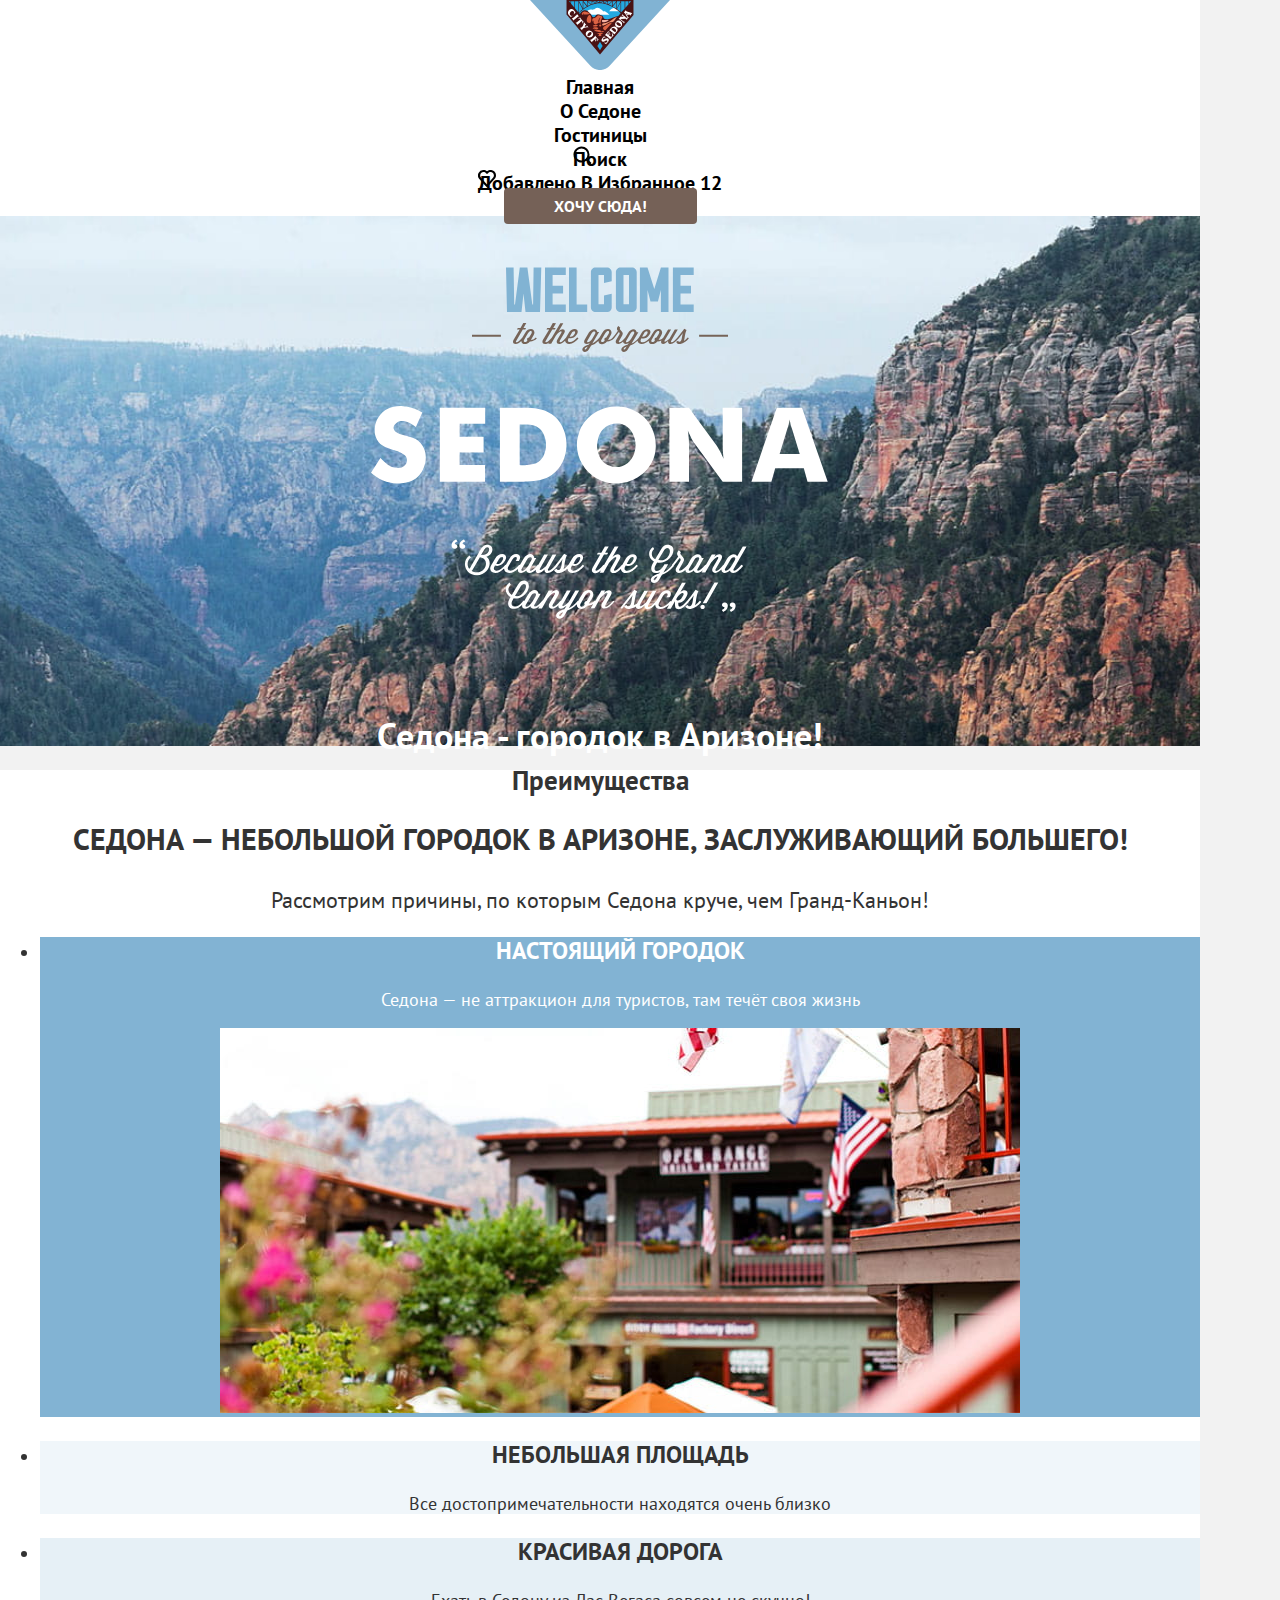
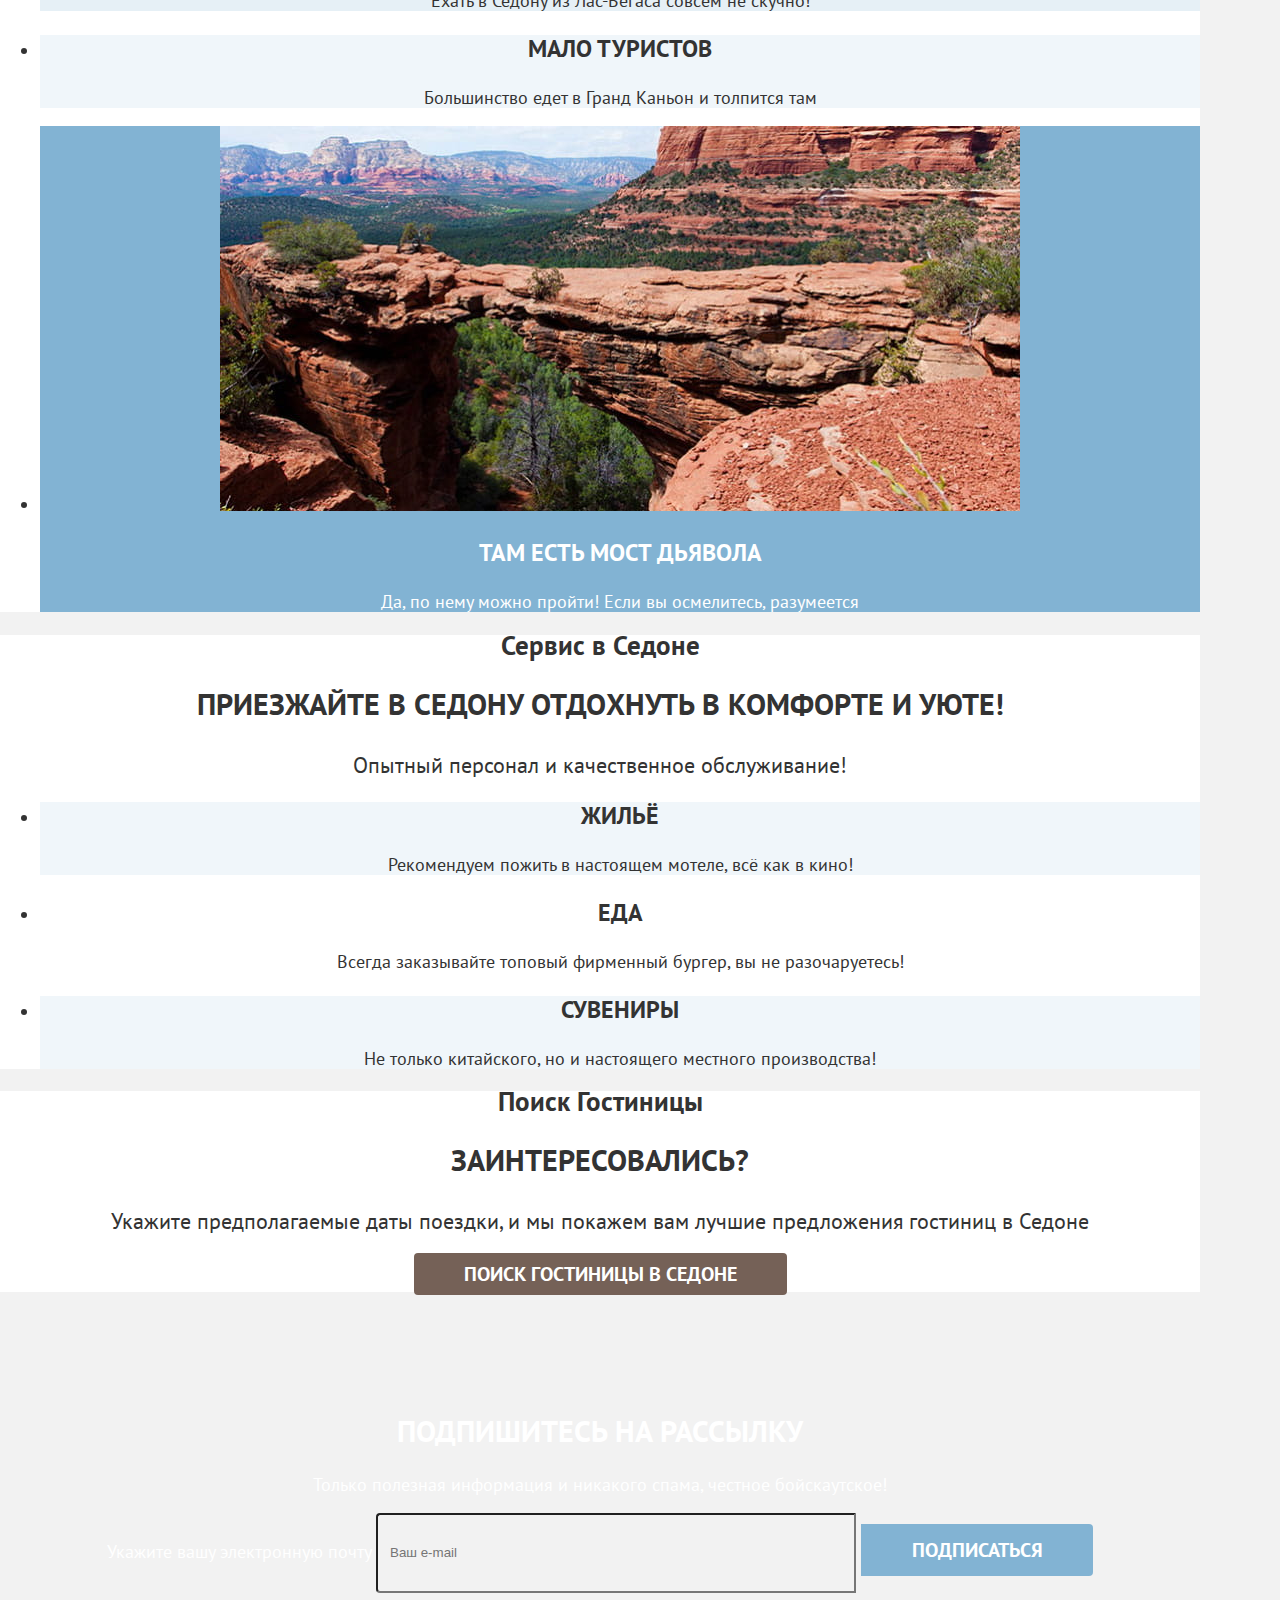
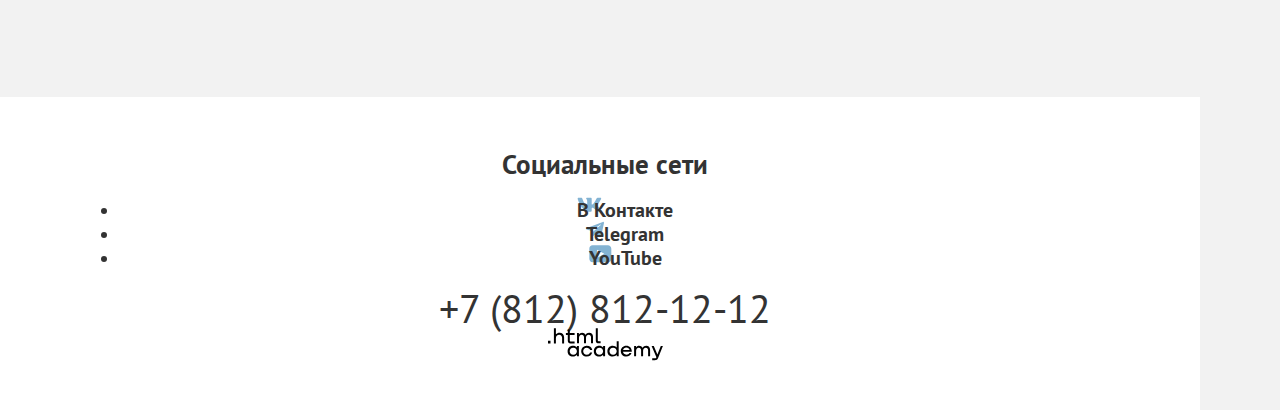
==== index.html @ 464464fe "доделывает базовую стилизацию" ====
<!DOCTYPE html>
<html lang="ru">

  <head>
    <meta charset="utf-8">
    <link rel="stylesheet" href="styles/styles.css">
    <title>Седона: городок в Аризоне.</title>
  </head>

  <body>
    <header class="page-header">
      <nav class="navigation">
        <a class="navigation-link" aria-current="page" href="index.html">
          <img class="main-header-logo" src="images/header/logo.svg" alt="Логотип Седона">
        </a>
        <ul class="navigation-list">
          <li class="navigation-item">
            <a class="navigation-link navigation-link-current">
              Главная
            </a>
          </li>
          <li class="navigation-item">
            <a class="navigation-link" href="#">
              О Седоне
            </a>
          </li>
          <li class="navigation-item">
            <a class="navigation-link" href="catalog.html">
              Гостиницы
            </a>
          </li>
        </ul>
        <ul class="navigation-list navigation-user">
          <li class="navigation-item">
            <a class="navigation-link navigation-finder" href="#">
              <span class="visually-hidden">Поиск</span>
            </a>
          </li>
          <li class="navigation-item">
            <a class="navigation-link" href="#">
              <span class="visually-hidden navigation-fav">Добавлено в избранное</span>
              <span class="likes-number">12</span>
            </a>
          </li>
          <li class="navigation-item">
            <a class="navigation-link navigation-button" href="#">
              <span>Хочу сюда!</span>
            </a>
          </li>
        </ul>
      </nav>
    </header>
    <main class="main-index">
      <section class="hero">
        <div class="hero-background">
          <img class="hero-image" src="images/index/welcome.svg" alt="Логотип Седона">
          <h1 class="visually-hidden">Седона - городок в Аризоне!</h1>
        </div>
      </section>
      <section class="advantages">
        <h2 class="visually-hidden>">Преимущества</h2>
        <p class="advantages-main-title main-title">Седона — небольшой городок в Аризоне, заслуживающий большего!</p>
        <p class="advantages-main-description main-description">Рассмотрим причины, по которым Седона круче, чем
          Гранд-Каньон!</p>
        <ul class="advantages-list">
          <li class="advantages-item background-color-dark">
            <h3 class="advantages-title">Настоящий городок</h3>
            <p class="advantages-description">
              Седона — не аттракцион для туристов, там течёт своя жизнь
            </p>
            <img class="advantages-img" src="images/index/photo-1.jpg" alt="Домики на фоне деревьев и гор">
          </li>
          <li class="advantages-item background-color-light">
            <h3 class="advantages-title">Небольшая площадь</h3>
            <p class="advantages-description">
              Все достопримечательности находятся очень близко
            </p>
          </li>
          <li class="advantages-item background-color-medium">
            <h3 class="advantages-title">Красивая дорога</h3>
            <p class="advantages-description">
              Ехать в Седону из Лас-Вегаса совсем не скучно!
            </p>
          </li>
          <li class="advantages-item background-color-light">
            <h3 class="advantages-title">Мало туристов</h3>
            <p class="advantages-description">
              Большинство едет в Гранд Каньон и толпится там
            </p>
          </li>
          <li class="advantages-item background-color-dark">
            <img class="advantages-img" src="images/index/photo-2.jpg" alt="Вид на каньон и мост дьявола">
            <h3 class="advantages-title">Там есть мост дьявола</h3>
            <p class="advantages-description">
              Да, по нему можно пройти! Если вы осмелитесь, разумеется
            </p>
          </li>
        </ul>
      </section>
      <section class="services">
        <h2 class="visually-hidden">Сервис в Седоне</h2>
        <p class="services-main-title main-title">Приезжайте в Седону отдохнуть в комфорте и уюте!</p>
        <p class="services-main-description main-description">Опытный персонал и качественное обслуживание!</p>
        <ul class="services-list">
          <li class="services-item background-color-light">
            <h3 class="services-title">Жильё</h3>
            <p class="services-description">Рекомендуем пожить в настоящем мотеле, всё как в кино!</p>
          </li>
          <li class="services-item">
            <h3 class="services-title">Еда</h3>
            <p class="services-description">Всегда заказывайте топовый фирменный бургер, вы не разочаруетесь!</p>
          </li>
          <li class="services-item background-color-light">
            <h3 class="services-title">Сувениры</h3>
            <p class="services-description">Не только китайского, но и настоящего местного производства!</p>
          </li>
        </ul>
      </section>
      <section class="hotels-search">
        <h2 class="visually-hidden">Поиск Гостиницы</h2>
        <p class="hotels-search-title main-title">Заинтересовались?</p>
        <p class="hotels-search-description main-description">Укажите предполагаемые даты поездки, и мы покажем вам
          лучшие предложения
          гостиниц в Седоне</p>
        <a class="navigation-link hotels-search-button" href="#"><span class="visually-hidden">Поиск гостиницы в
            седоне</span></a>
      </section>
      <section class="subscribe subscribe-img">
        <h2 class="subscribe-title">Подпишитесь на рассылку</h2>
        <p class="subscribe-title-description">Только полезная информация и никакого спама, честное бойскаутское!</p>
        <form class="subscribe-form" action="https://echo.htmlacademy.ru/" method="post">
          <label class="visually-hidden" for="subscribe-email">Укажите вашу электронную почту</label>
          <input type="email" name="subscribe-email" id="subscribe-email" class="email-field" placeholder="Ваш e-mail"
            required>
          <button class="navigation-link subscribe-button" type="submit">Подписаться</button>
        </form>
      </section>
    </main>
    <footer class="page-footer">
      <section class="socials">
        <h2 class="visually-hidden">Социальные сети</h2>
        <ul class="socials-list">
          <li class="socials-item">
            <a class="navigation-link vk-logo" href="https://vk.com/htmlacademy">
              <span class="visually-hidden">В Контакте</span></a>
          </li>
          <li class="socials-item">
            <a class="navigation-link telegram-logo" href="https://t.me/htmlacademy">
              <span class="visually-hidden" lang="en">Telegram</span></a>
          </li>
          <li class="socials-item">
            <a class="navigation-link yt-logo" href="https://www.youtube.com/user/htmlacademyru">
              <span class="visually-hidden" lang="en">YouTube</span></a>
          </li>
        </ul>
        <address class="footer-contacts-address">
          <a class="contacts-phone" href="tel:88128121212">+7 (812) 812-12-12</a>
        </address>
        <a class="academy-logo" href="https://www.htmlacademy.ru">
          <img class="academy-logo" src="images/footer/htmlacademy.svg" alt="Логотип HTML Academy" width="115px"
            height="33px">
        </a>
      </section>
    </footer>
  </body>

</html>
---- styles/styles.css ----
@font-face {
  font-family: "PT Sans";
  font-style: normal;
  font-weight: 700;
  src: url("../fonts/ptsans-700.woff2") format("woff2");
  font-display: swap;
}

@font-face {
  font-family: "PT Sans";
  font-style: normal;
  font-weight: 400;
  src: url("../fonts/ptsans-400.woff2") format("woff2");
  font-display: swap;
}

body {
  font-family: "PT Sans", sans-serif;
  font-size: 18px;
  line-height: 21px;
  text-align: center;
  color: #333333;
  background-color: #f2f2f2;
  margin: 0;
  max-width: 1200px;
  height: 100%;
}

.page-header {
  color: #000000;
  background-color: #ffffff;
}

.main-header-logo {
  width: 140px;
  height: 70px;
}

.navigation-link-current {
  text-decoration: underline;
  text-underline-offset: 21px;
  text-decoration-color: #000000;
}

.navigation-list {
  margin: 0;
  padding: 0;
  list-style: none;
}

.navigation-link {
  font-family: "PT Sans", sans-serif;
  font-size: 20px;
  line-height: 24px;
  font-weight: 700;
  text-align: center;
  color: inherit;
  text-decoration: none;
  text-transform: capitalize;

}

.navigation-finder {
  background-image: url("../images/header/finder.svg");
  background-repeat: no-repeat;
}

.navigation-fav {
  background-image: url("../images/header/like.svg");
  background-repeat: no-repeat;
}

.navigation-button {
  background-color: #756157;
  color: #ffffff;
  height: 160px;
  width: 36px;
  font-size: 16px;
  line-height: 20px;
  padding: 8px 50px 8px 50px;
  text-transform: uppercase;
  border-radius: 4px;
  border: none;
}

.hero-background {
  padding-top: 51px;
  color: #ffffff;
  background-color: #333333;
  background-image: url("../images/index/index-background-vector.svg"),
    url("../images/index/index-background.jpg");
  background-size: 100% auto, cover;
  background-repeat: no-repeat;
  background-position: bottom;
}

.hero-image {
  display: block;
  margin: 0 auto;
  width: 458px;
  height: 352px;
  padding-bottom: 82px;
}

/* Advantages */

.advantages {
  background-color: #ffffff;
}

.advantages-main-title {
  font-size: 30px;
  line-height: 36px;
  font-weight: 700;
  text-transform: uppercase;
}

.advantages-main-description {
  font-size: 22px;
  line-height: 26px;
  font-weight: 400;
  color: #333333;
}

.advantages-title {
  font-size: 24px;
  line-height: 28px;
  font-weight: 700;
  text-transform: uppercase;
}

.advantages-description {
  font-weight: 400;
}

.advantages-img {
  width: 800px;
  height: 385px;
}

.background-color-dark .advantages-title,
.background-color-dark .advantages-description {
  color: #ffffff;
}

/* services */

.services {
  background-color: #ffffff;
}

.services-main-title {
  font-size: 30px;
  line-height: 36px;
  font-weight: 700;
  text-transform: uppercase;
}

.services-main-description {
  font-size: 22px;
  line-height: 26px;
  font-weight: 400;
}

.services-title {
  font-size: 24px;
  line-height: 28px;
  font-weight: 700;
  text-transform: uppercase;
}

.services-description {
  font-weight: 400;
}

.services-item {
  background-color: #ffffff;
}

/* hotels-search */

.hotels-search {
  background-color: #ffffff;
}

.hotels-search-title {
  font-size: 30px;
  line-height: 36px;
  font-weight: 700;
  text-transform: uppercase;
}

.hotels-search-description {
  font-size: 22px;
  line-height: 26px;
  font-weight: 400;
  color: #333333;
}

.hotels-search-button {
  font-size: 20px;
  line-height: 36px;
  height: 376px;
  width: 52px;
  background-color: #756157;
  border-radius: 4px;
  padding: 8px 50px 8px 50px;
  color: #ffffff;
  text-transform: uppercase;
  text-decoration: none;
}

/* subscribe */

.subscribe {
  padding-top: 96px;
  padding-bottom: 104px;
}

.subscribe-img {
  background-image: url("../images/index/subscribe-background.jpg");
  background-size: cover;
  background-repeat: no-repeat;
  color: #ffffff;
}

.subscribe-title {
  font-size: 30px;
  line-height: 36px;
  font-weight: 700;
  text-transform: uppercase;
}

.subscribe-description {
  font-size: 22px;
  line-height: 26px;
  font-weight: 400;
  color: #333333;
}

.subscribe-button {
  font-family: "PT Sans", sans-serif;
  font-size: 20px;
  line-height: 36px;
  font-weight: 700;
  text-align: center;
  width: 232px;
  height: 52px;
  background-color: #82b3d3;
  padding: 8px 50px 8px 50px;
  color: #ffffff;
  text-transform: uppercase;
  border-radius: 0 4px 4px 0;
  border: none;
}

#subscribe-email {
  background-color: #f2f2f2;
  width: 452px;
  height: 52px;
  color: #000000;
  padding: 12px;
  border-radius: 4px 0px 0px 4px;
}

/* Catalog */

.main-inner {
  background-color: #ffffff;
}

.catalog-products {
  margin-top: 64px;
  padding: 35px 70px 70px 70px;
  color: #ffffff;
  background-color: #333333;
  background-image: url("../images/catalog/catalog-background.jpg");
  background-size: cover;
  background-repeat: no-repeat;
}

.main-inner-title {
  font-size: 60px;
  line-height: 78px;
  font-weight: 700;
}

.catalog-filter-title {
  font-size: 20px;
  line-height: 24px;
  font-weight: 700;
}

.catalog-filter-item {
  font-size: 18px;
  line-height: 23px;
  font-weight: 400;
}

.button-apply {
  font-size: 16px;
  line-height: 20px;
  width: 191px;
  height: 36px;
  background-color: #82b3d3;
  padding: 8px 50px 8px 50px;
  color: #ffffff;
  text-transform: uppercase;
  border-radius: 4px;
  border: none;
}

.button-reset {
  background-color: transparent;
  font-size: 16px;
  line-height: 20px;
  width: 191px;
  height: 36px;
  border: none;
}

/* catalog-sorting */


/* catalog-list */

.product-card-link,
.product-card-button,
.catalog-description {
  font-size: 16px;
  line-height: 20px;
  width: 140px;
  height: 36px;
  background-color: #756157;
  padding: 8px 50px 8px 50px;
  color: #ffffff;
  text-transform: uppercase;
  border-radius: 4px;
  border: none;
}

.product-card-button {
  background-color: #82b3d3;
}

.catalog-description {
  background-color: #f2f2f2;
}


/* pagination */

.pagination-item {
  font-size: 20px;
  line-height: 36px;
  font-weight: 700;
  width: 60px;
  height: 60px;
  color: #ffffff;
  border-radius: 4px;
  border: none;
}

.pagination-link {
  text-decoration: none;
  color: #ffffff;
  background-color: #82b3d3;
}

.pagination-next {
  background-color: transparent;
}

.pagination-current {
  background-color: #f2f2f2;
  color: #000000;
}



/* поменять фон метки правильно
.control:checked + .control::after{
  background-color: #ffffff;
  color: #f2f2f2;
}
*/

/* background-colors */

.background-color-light {
  background-color: rgba(131, 179, 211, 0.12);
}

.background-color-medium {
  background-color: rgba(131, 179, 211, 0.2);
}

.background-color-dark {
  background-color: #82b3d3;
}

/* footer */

.page-footer {
  padding: 35px 70px 45px 80px;
  background-color: #ffffff;
}

.vk-logo {
  background-image: url("../images/footer/vk.svg");
  background-repeat: no-repeat;
}

.telegram-logo {
  background-image: url("../images/footer/telegram.svg");
  background-repeat: no-repeat;
}

.yt-logo {
  background-image: url("../images/footer/youtube.svg");
  background-repeat: no-repeat;
}

.contacts-phone {
  font-size: 40px;
  line-height: 40px;
  font-weight: 400px;
  font-style: normal;
  text-decoration: none;
  color: inherit;
}
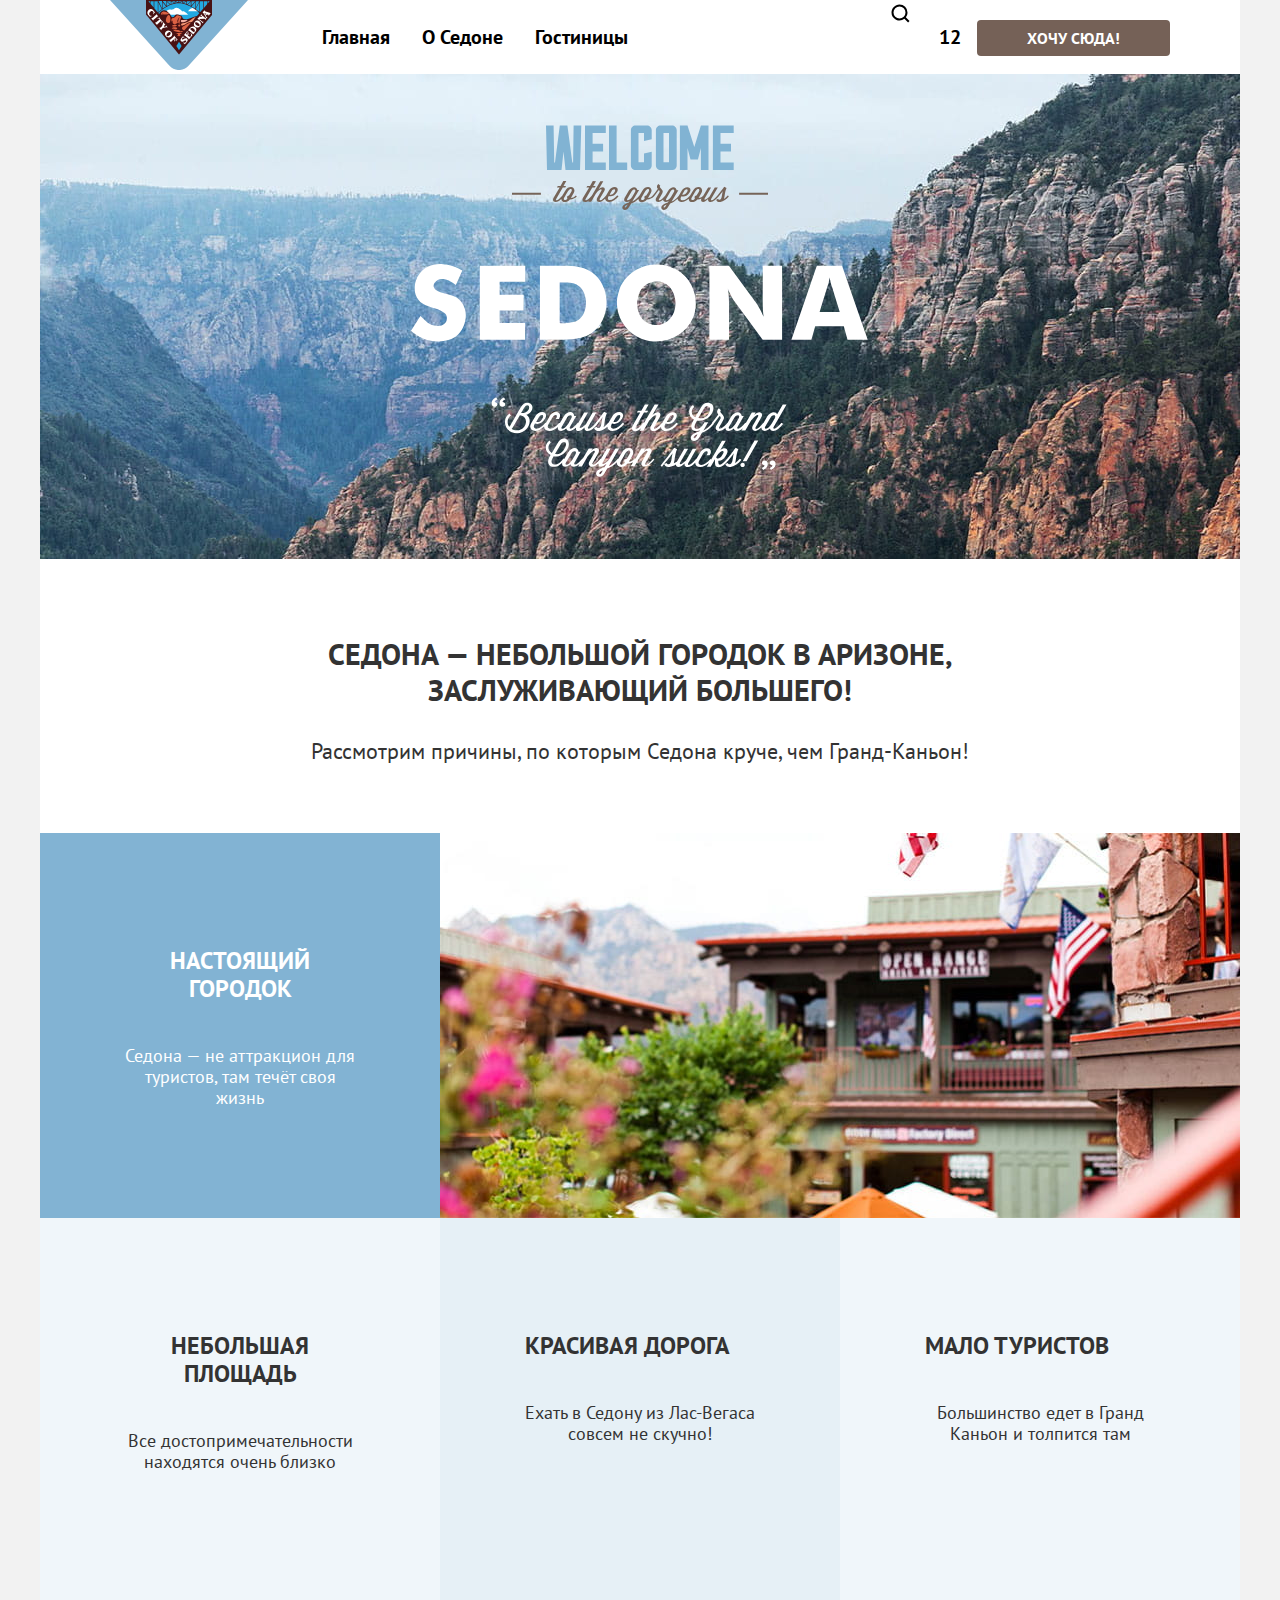
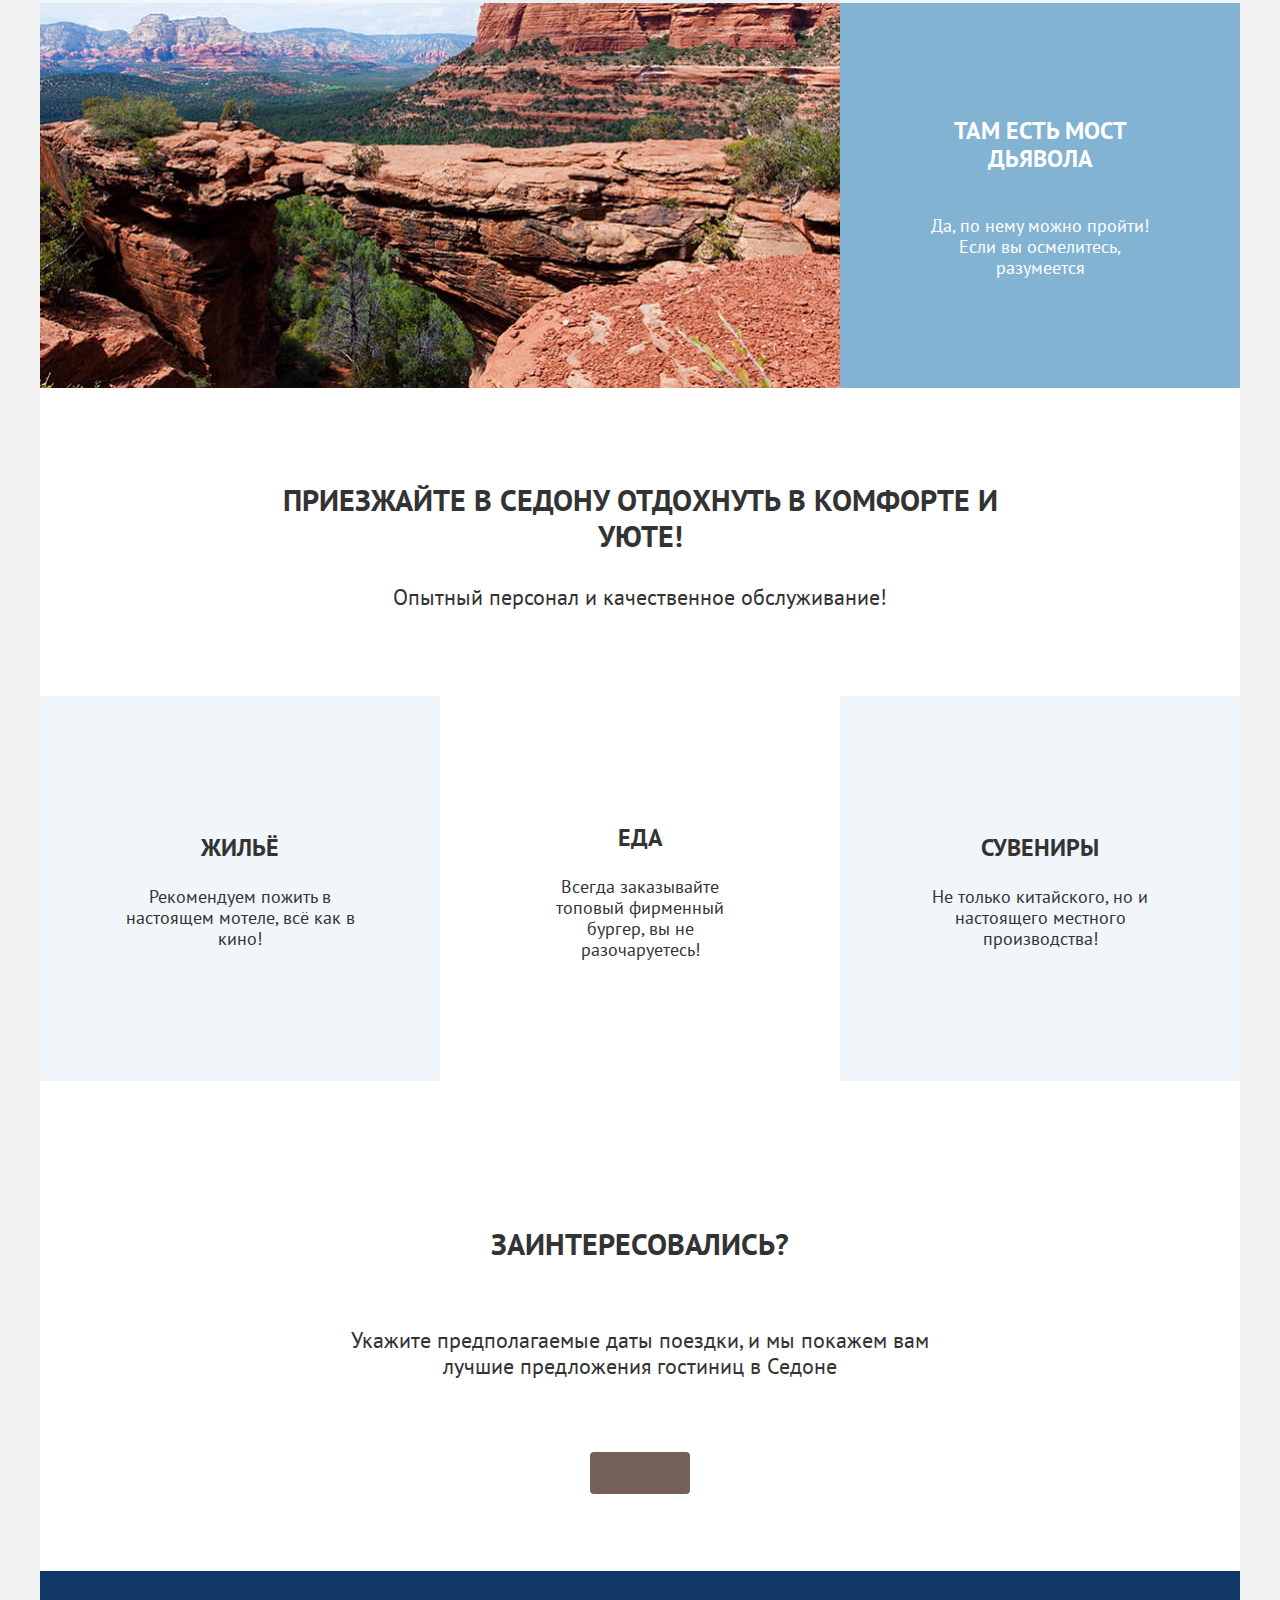
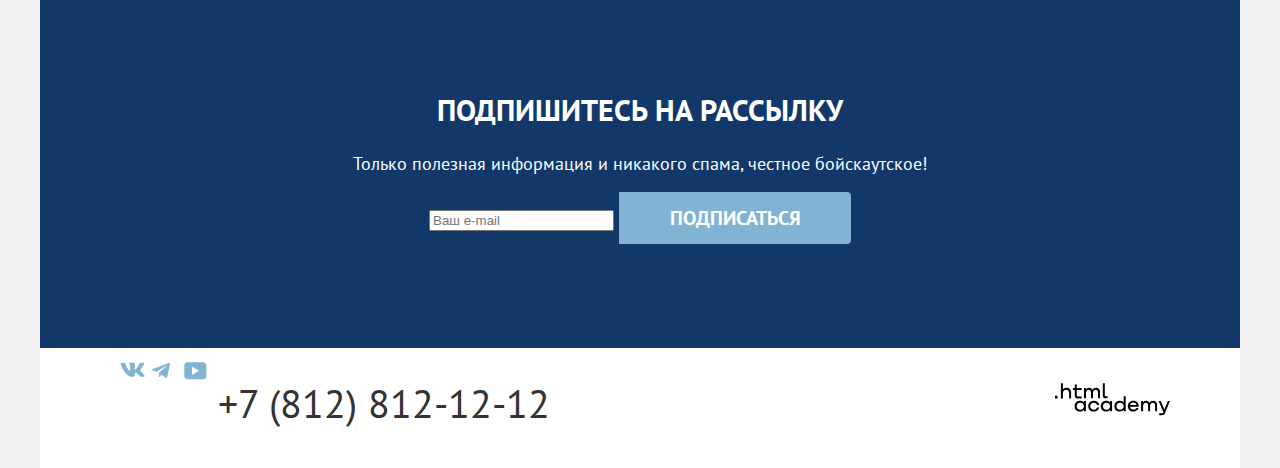
==== commit ed1b095e: "добавляет style для visually-hidden" ====
--- a/index.html
+++ b/index.html
@@ -8,160 +8,180 @@
   </head>
 
   <body>
-    <header class="page-header">
-      <nav class="navigation">
-        <a class="navigation-link" aria-current="page" href="index.html">
-          <img class="main-header-logo" src="images/header/logo.svg" alt="Логотип Седона">
-        </a>
-        <ul class="navigation-list">
-          <li class="navigation-item">
-            <a class="navigation-link navigation-link-current">
-              Главная
+    <div class="container">
+      <header class="page-header">
+        <nav class="navigation">
+          <a class="header-logo" aria-current="page" href="index.html">
+            <img class="main-header-logo" src="images/header/logo.svg" alt="Логотип Седона" width="140" height="70">
+          </a>
+          <ul class="navigation-list">
+            <li class="navigation-item">
+              <a class="navigation-link navigation-link-current">
+                Главная
+              </a>
+            </li>
+            <li class="navigation-item">
+              <a class="navigation-link" href="#">
+                О Седоне
+              </a>
+            </li>
+            <li class="navigation-item">
+              <a class="navigation-link" href="catalog.html">
+                Гостиницы
+              </a>
+            </li>
+          </ul>
+          <ul class="navigation-list navigation-user">
+            <li class="navigation-item">
+              <a class="navigation-link navigation-finder" href="#">
+                <span class="visually-hidden">Поиск</span>
+              </a>
+            </li>
+            <li class="navigation-item">
+              <a class="navigation-link" href="#">
+                <span class="visually-hidden navigation-fav">Добавлено в избранное</span>
+                <span class="likes-number">12</span>
+              </a>
+            </li>
+            <li class="navigation-item">
+              <a class="navigation-link navigation-button" href="#">
+                <span>Хочу сюда!</span>
+              </a>
+            </li>
+          </ul>
+        </nav>
+      </header>
+      <main class="main-index main-container">
+        <section class="hero">
+          <div class="hero-background">
+            <img class="hero-image" src="images/index/welcome.svg" alt="Логотип Седона" width="458px" height="352px">
+            <h1 class="visually-hidden">Седона - городок в Аризоне!</h1>
+          </div>
+        </section>
+        <section class="advantages">
+          <h2 class="visually-hidden">Преимущества</h2>
+          <div class="advantages-main-title-wrapper">
+            <p class="advantages-main-title main-title">Седона — небольшой городок в Аризоне, заслуживающий большего!
+            </p>
+            <p class="advantages-main-description main-description">Рассмотрим причины, по которым Седона круче, чем
+              Гранд-Каньон!</p>
+          </div>
+          <ul class="advantages-list">
+            <li class="advantages-item background-color-dark">
+              <div class="advantages-wrapper">
+                <h3 class="advantages-title">Настоящий городок</h3>
+                <p class="advantages-description">
+                  Седона — не аттракцион для туристов, там течёт своя жизнь
+                </p>
+              </div>
+              <img class="advantages-img" src="images/index/photo-1.jpg" alt="Домики на фоне деревьев и гор"
+                width="800px" height="385px">
+            </li>
+            <li class="advantages-item background-color-light">
+              <div class="advantages-wrapper">
+                <h3 class="advantages-title">Небольшая площадь</h3>
+                <p class="advantages-description">
+                  Все достопримечательности находятся очень близко
+                </p>
+              </div>
+            </li>
+            <li class="advantages-item background-color-medium">
+              <div class="advantages-wrapper">
+                <h3 class="advantages-title">Красивая дорога</h3>
+                <p class="advantages-description">
+                  Ехать в Седону из Лас-Вегаса совсем не скучно!
+                </p>
+              </div>
+            </li>
+            <li class="advantages-item background-color-light">
+              <div class="advantages-wrapper">
+                <h3 class="advantages-title">Мало туристов</h3>
+                <p class="advantages-description">
+                  Большинство едет в Гранд Каньон и толпится там
+                </p>
+              </div>
+            </li>
+            <li class="advantages-item background-color-dark">
+              <img class="advantages-img" src="images/index/photo-2.jpg" alt="Вид на каньон и мост дьявола"
+                width="800px" height="385px">
+              <div class="advantages-wrapper">
+                <h3 class="advantages-title">Там есть мост дьявола</h3>
+                <p class="advantages-description">
+                  Да, по нему можно пройти! Если вы осмелитесь, разумеется
+                </p>
+              </div>
+            </li>
+          </ul>
+        </section>
+        <section class="services">
+          <h2 class="visually-hidden">Инфраструктура</h2>
+          <div class="services-main-title-wrapper">
+            <p class="services-main-title main-title">Приезжайте в Седону отдохнуть в комфорте и уюте!</p>
+            <p class="services-main-description main-description">Опытный персонал и качественное обслуживание!</p>
+          </div>
+          <ul class="services-list">
+            <li class="services-item background-color-light">
+              <h3 class="services-title">Жильё</h3>
+              <p class="services-description">Рекомендуем пожить в настоящем мотеле, всё как в кино!</p>
+            </li>
+            <li class="services-item">
+              <h3 class="services-title">Еда</h3>
+              <p class="services-description">Всегда заказывайте топовый фирменный бургер, вы не разочаруетесь!</p>
+            </li>
+            <li class="services-item background-color-light">
+              <h3 class="services-title">Сувениры</h3>
+              <p class="services-description">Не только китайского, но и настоящего местного производства!</p>
+            </li>
+          </ul>
+        </section>
+        <section class="hotels-search">
+          <h2 class="visually-hidden">Поиск Гостиницы</h2>
+          <p class="hotels-search-title main-title">Заинтересовались?</p>
+          <p class="hotels-search-description main-description">Укажите предполагаемые даты поездки, и мы покажем вам
+            лучшие предложения
+            гостиниц в Седоне</p>
+          <a class="navigation-link hotels-search-button" href="#"><span class="visually-hidden">Поиск гостиницы в
+              седоне</span></a>
+        </section>
+        <section class="subscribe subscribe-img">
+          <h2 class="subscribe-title">Подпишитесь на рассылку</h2>
+          <p class="subscribe-title-description">Только полезная информация и никакого спама, честное бойскаутское!</p>
+          <form class="subscribe-form" action="https://echo.htmlacademy.ru/" method="post">
+            <label class="visually-hidden" for="subscribe-email">Укажите вашу электронную почту</label>
+            <input type="email" name="subscribe-email" id="subscribe-email" class="email-field" placeholder="Ваш e-mail"
+              required>
+            <button class="navigation-link subscribe-button" type="submit">Подписаться</button>
+          </form>
+        </section>
+      </main>
+      <footer class="page-footer">
+        <section class="socials page-footer-container">
+          <h2 class="visually-hidden">Социальные сети</h2>
+          <ul class="socials-list">
+            <li class="socials-item">
+              <a class="navigation-link vk-logo" href="https://vk.com/htmlacademy">
+                <span class="visually-hidden">В Контакте</span></a>
+            </li>
+            <li class="socials-item">
+              <a class="navigation-link telegram-logo" href="https://t.me/htmlacademy">
+                <span class="visually-hidden" lang="en">Telegram</span></a>
+            </li>
+            <li class="socials-item">
+              <a class="navigation-link yt-logo" href="https://www.youtube.com/user/htmlacademyru">
+                <span class="visually-hidden" lang="en">YouTube</span></a>
+            </li>
+          </ul>
+          <address class="footer-contacts-address">
+            <a class="contacts-phone" href="tel:88128121212">+7 (812) 812-12-12</a>
+          </address>
+          <div class="footer-logo">
+            <a class="academy-logo" href="https://www.htmlacademy.ru">
+              <img src="images/footer/htmlacademy.svg" alt="Логотип HTML Academy" width="115px" height="33px">
             </a>
-          </li>
-          <li class="navigation-item">
-            <a class="navigation-link" href="#">
-              О Седоне
-            </a>
-          </li>
-          <li class="navigation-item">
-            <a class="navigation-link" href="catalog.html">
-              Гостиницы
-            </a>
-          </li>
-        </ul>
-        <ul class="navigation-list navigation-user">
-          <li class="navigation-item">
-            <a class="navigation-link navigation-finder" href="#">
-              <span class="visually-hidden">Поиск</span>
-            </a>
-          </li>
-          <li class="navigation-item">
-            <a class="navigation-link" href="#">
-              <span class="visually-hidden navigation-fav">Добавлено в избранное</span>
-              <span class="likes-number">12</span>
-            </a>
-          </li>
-          <li class="navigation-item">
-            <a class="navigation-link navigation-button" href="#">
-              <span>Хочу сюда!</span>
-            </a>
-          </li>
-        </ul>
-      </nav>
-    </header>
-    <main class="main-index">
-      <section class="hero">
-        <div class="hero-background">
-          <img class="hero-image" src="images/index/welcome.svg" alt="Логотип Седона">
-          <h1 class="visually-hidden">Седона - городок в Аризоне!</h1>
-        </div>
-      </section>
-      <section class="advantages">
-        <h2 class="visually-hidden>">Преимущества</h2>
-        <p class="advantages-main-title main-title">Седона — небольшой городок в Аризоне, заслуживающий большего!</p>
-        <p class="advantages-main-description main-description">Рассмотрим причины, по которым Седона круче, чем
-          Гранд-Каньон!</p>
-        <ul class="advantages-list">
-          <li class="advantages-item background-color-dark">
-            <h3 class="advantages-title">Настоящий городок</h3>
-            <p class="advantages-description">
-              Седона — не аттракцион для туристов, там течёт своя жизнь
-            </p>
-            <img class="advantages-img" src="images/index/photo-1.jpg" alt="Домики на фоне деревьев и гор">
-          </li>
-          <li class="advantages-item background-color-light">
-            <h3 class="advantages-title">Небольшая площадь</h3>
-            <p class="advantages-description">
-              Все достопримечательности находятся очень близко
-            </p>
-          </li>
-          <li class="advantages-item background-color-medium">
-            <h3 class="advantages-title">Красивая дорога</h3>
-            <p class="advantages-description">
-              Ехать в Седону из Лас-Вегаса совсем не скучно!
-            </p>
-          </li>
-          <li class="advantages-item background-color-light">
-            <h3 class="advantages-title">Мало туристов</h3>
-            <p class="advantages-description">
-              Большинство едет в Гранд Каньон и толпится там
-            </p>
-          </li>
-          <li class="advantages-item background-color-dark">
-            <img class="advantages-img" src="images/index/photo-2.jpg" alt="Вид на каньон и мост дьявола">
-            <h3 class="advantages-title">Там есть мост дьявола</h3>
-            <p class="advantages-description">
-              Да, по нему можно пройти! Если вы осмелитесь, разумеется
-            </p>
-          </li>
-        </ul>
-      </section>
-      <section class="services">
-        <h2 class="visually-hidden">Сервис в Седоне</h2>
-        <p class="services-main-title main-title">Приезжайте в Седону отдохнуть в комфорте и уюте!</p>
-        <p class="services-main-description main-description">Опытный персонал и качественное обслуживание!</p>
-        <ul class="services-list">
-          <li class="services-item background-color-light">
-            <h3 class="services-title">Жильё</h3>
-            <p class="services-description">Рекомендуем пожить в настоящем мотеле, всё как в кино!</p>
-          </li>
-          <li class="services-item">
-            <h3 class="services-title">Еда</h3>
-            <p class="services-description">Всегда заказывайте топовый фирменный бургер, вы не разочаруетесь!</p>
-          </li>
-          <li class="services-item background-color-light">
-            <h3 class="services-title">Сувениры</h3>
-            <p class="services-description">Не только китайского, но и настоящего местного производства!</p>
-          </li>
-        </ul>
-      </section>
-      <section class="hotels-search">
-        <h2 class="visually-hidden">Поиск Гостиницы</h2>
-        <p class="hotels-search-title main-title">Заинтересовались?</p>
-        <p class="hotels-search-description main-description">Укажите предполагаемые даты поездки, и мы покажем вам
-          лучшие предложения
-          гостиниц в Седоне</p>
-        <a class="navigation-link hotels-search-button" href="#"><span class="visually-hidden">Поиск гостиницы в
-            седоне</span></a>
-      </section>
-      <section class="subscribe subscribe-img">
-        <h2 class="subscribe-title">Подпишитесь на рассылку</h2>
-        <p class="subscribe-title-description">Только полезная информация и никакого спама, честное бойскаутское!</p>
-        <form class="subscribe-form" action="https://echo.htmlacademy.ru/" method="post">
-          <label class="visually-hidden" for="subscribe-email">Укажите вашу электронную почту</label>
-          <input type="email" name="subscribe-email" id="subscribe-email" class="email-field" placeholder="Ваш e-mail"
-            required>
-          <button class="navigation-link subscribe-button" type="submit">Подписаться</button>
-        </form>
-      </section>
-    </main>
-    <footer class="page-footer">
-      <section class="socials">
-        <h2 class="visually-hidden">Социальные сети</h2>
-        <ul class="socials-list">
-          <li class="socials-item">
-            <a class="navigation-link vk-logo" href="https://vk.com/htmlacademy">
-              <span class="visually-hidden">В Контакте</span></a>
-          </li>
-          <li class="socials-item">
-            <a class="navigation-link telegram-logo" href="https://t.me/htmlacademy">
-              <span class="visually-hidden" lang="en">Telegram</span></a>
-          </li>
-          <li class="socials-item">
-            <a class="navigation-link yt-logo" href="https://www.youtube.com/user/htmlacademyru">
-              <span class="visually-hidden" lang="en">YouTube</span></a>
-          </li>
-        </ul>
-        <address class="footer-contacts-address">
-          <a class="contacts-phone" href="tel:88128121212">+7 (812) 812-12-12</a>
-        </address>
-        <a class="academy-logo" href="https://www.htmlacademy.ru">
-          <img class="academy-logo" src="images/footer/htmlacademy.svg" alt="Логотип HTML Academy" width="115px"
-            height="33px">
-        </a>
-      </section>
-    </footer>
+          </div>
+        </section>
+      </footer>
+    </div>
   </body>
 
 </html>
--- a/styles/styles.css
+++ b/styles/styles.css
@@ -14,26 +14,61 @@
   font-display: swap;
 }
 
+html {
+  height: 100%;
+}
+
 body {
+  margin: 0;
+  display: flex;
+  flex-direction: column;
+  min-height: 100%;
   font-family: "PT Sans", sans-serif;
   font-size: 18px;
   line-height: 21px;
   text-align: center;
   color: #333333;
   background-color: #f2f2f2;
-  margin: 0;
-  max-width: 1200px;
-  height: 100%;
+}
+
+.container {
+  margin: 0 auto;
+  width: 1200px;
+}
+
+.main-container {
+  flex-grow: 1;
 }
 
 .page-header {
+  padding: 0 70px;
   color: #000000;
   background-color: #ffffff;
 }
 
+.visually-hidden {
+  position: absolute;
+  width: 1px;
+  height: 1px;
+  margin: -1px;
+  border: 0;
+  padding: 0;
+  white-space: nowrap;
+  clip-path: inset(100%);
+  clip: rect(0 0 0 0);
+  overflow: hidden;
+}
+
+.navigation {
+  display: flex;
+  width: 1060px;
+  margin: 0 auto;
+  column-gap: 30px;
+}
+
 .main-header-logo {
-  width: 140px;
-  height: 70px;
+  width: 138px;
+  margin-right: 28px;
 }
 
 .navigation-link-current {
@@ -43,12 +78,21 @@
 }
 
 .navigation-list {
+  display: flex;
+  flex-wrap: wrap;
   margin: 0;
   padding: 0;
   list-style: none;
+  align-items: center;
+}
+
+.navigation-user {
+  max-width: 300px;
+  margin-left: auto;
 }
 
 .navigation-link {
+  padding: 20px 16px;
   font-family: "PT Sans", sans-serif;
   font-size: 20px;
   line-height: 24px;
@@ -57,6 +101,7 @@
   color: inherit;
   text-decoration: none;
   text-transform: capitalize;
+  background-color: #ffffff;
 
 }
 
@@ -85,6 +130,7 @@
 
 .hero-background {
   padding-top: 51px;
+  padding-bottom: 82px;
   color: #ffffff;
   background-color: #333333;
   background-image: url("../images/index/index-background-vector.svg"),
@@ -97,15 +143,45 @@
 .hero-image {
   display: block;
   margin: 0 auto;
-  width: 458px;
-  height: 352px;
-  padding-bottom: 82px;
 }
 
 /* Advantages */
 
 .advantages {
   background-color: #ffffff;
+}
+
+.advantages-list {
+  display: flex;
+  flex-wrap: wrap;
+  padding: 0;
+  margin: 0;
+  list-style: none;
+}
+
+.advantages-wrapper {
+  min-height: 385px;
+  width: 400px;
+  padding: 90px 85px;
+  display: flex;
+  flex-direction: column;
+  box-sizing: border-box;
+  align-items: baseline;
+}
+
+.advantages-main-title-wrapper {
+  padding: 47px 200px;
+  margin: 0 auto;
+}
+
+.advantages-item {
+  display: flex;
+  min-height: 385px;
+}
+
+.advantages-img {
+  display: block;
+  object-fit: contain;
 }
 
 .advantages-main-title {
@@ -133,10 +209,6 @@
   font-weight: 400;
 }
 
-.advantages-img {
-  width: 800px;
-  height: 385px;
-}
 
 .background-color-dark .advantages-title,
 .background-color-dark .advantages-description {
@@ -147,6 +219,27 @@
 
 .services {
   background-color: #ffffff;
+}
+
+.services-list {
+  display: flex;
+  flex-wrap: wrap;
+  padding: 0;
+  margin: 0;
+  list-style: none;
+}
+
+.services-item {
+  min-height: 225px;
+  width: 230px;
+  align-content: center;
+  padding: 80px 85px;
+}
+
+.services-main-title-wrapper {
+  padding: 64px;
+  width: 800px;
+  margin: 0 auto;
 }
 
 .services-main-title {
@@ -154,6 +247,7 @@
   line-height: 36px;
   font-weight: 700;
   text-transform: uppercase;
+
 }
 
 .services-main-description {
@@ -173,13 +267,10 @@
   font-weight: 400;
 }
 
-.services-item {
-  background-color: #ffffff;
-}
-
 /* hotels-search */
 
 .hotels-search {
+  padding: 80px 304px;
   background-color: #ffffff;
 }
 
@@ -188,6 +279,7 @@
   line-height: 36px;
   font-weight: 700;
   text-transform: uppercase;
+  padding: 35px 70px;
 }
 
 .hotels-search-description {
@@ -195,6 +287,8 @@
   line-height: 26px;
   font-weight: 400;
   color: #333333;
+  padding-bottom: 54px;
+
 }
 
 .hotels-search-button {
@@ -208,6 +302,7 @@
   color: #ffffff;
   text-transform: uppercase;
   text-decoration: none;
+
 }
 
 /* subscribe */
@@ -219,6 +314,7 @@
 
 .subscribe-img {
   background-image: url("../images/index/subscribe-background.jpg");
+  background-color: #123869;
   background-size: cover;
   background-repeat: no-repeat;
   color: #ffffff;
@@ -254,24 +350,37 @@
   border: none;
 }
 
-#subscribe-email {
-  background-color: #f2f2f2;
-  width: 452px;
-  height: 52px;
-  color: #000000;
-  padding: 12px;
-  border-radius: 4px 0px 0px 4px;
-}
 
 /* Catalog */
 
 .main-inner {
   background-color: #ffffff;
+}
+
+.catalog-filter-wrapper {
+  display: flex;
+  flex-wrap: wrap;
+  padding: 0;
+  margin: 0;
+}
+
+.catalog-filter-list {
+  display: flex;
+  flex-wrap: wrap;
+  padding: 0;
+  margin: 0;
+  list-style: none;
+}
+
+.catalog-filter-group {
+  width: 155px;
+  border: 0;
+  margin: 0;
 }
 
 .catalog-products {
   margin-top: 64px;
-  padding: 35px 70px 70px 70px;
+  padding: 35px 70px 70px;
   color: #ffffff;
   background-color: #333333;
   background-image: url("../images/catalog/catalog-background.jpg");
@@ -283,6 +392,8 @@
   font-size: 60px;
   line-height: 78px;
   font-weight: 700;
+  margin: 0;
+  margin-bottom: 8px;
 }
 
 .catalog-filter-title {
@@ -295,7 +406,13 @@
   font-size: 18px;
   line-height: 23px;
   font-weight: 400;
-}
+  margin-right: 70px;
+}
+
+.catalog-filter-buttons {
+  margin-left: auto;
+}
+
 
 .button-apply {
   font-size: 16px;
@@ -321,8 +438,44 @@
 
 /* catalog-sorting */
 
+.catalog-sorting-field {
+  display: flex;
+  flex-wrap: wrap;
+  padding: 0;
+  margin: 55px 70px;
+  border: 0;
+  width: 1060px;
+}
+
+.sorting-buttons {
+  display: flex;
+  flex-wrap: wrap;
+  padding: 0;
+  margin: 0 auto;
+}
 
 /* catalog-list */
+
+.catalog-card-list {
+  display: flex;
+  flex-wrap: wrap;
+  justify-content: space-between;
+  margin: 0;
+  list-style: none;
+  padding: 46px 70px;
+}
+
+.catalog-card {
+  min-height: 385px;
+  width: 300px;
+  display: flex;
+  flex-direction: column;
+  box-sizing: border-box;
+  align-items: baseline;
+  margin-right: 20px;
+  padding: 20px;
+  border: 1px #000000;
+}
 
 .product-card-link,
 .product-card-button,
@@ -350,21 +503,45 @@
 
 /* pagination */
 
+.pagination {
+  display: flex;
+  flex-wrap: wrap;
+  gap: 8px;
+  margin: 0;
+  padding: 0;
+  list-style-type: none;
+}
+
 .pagination-item {
+
   font-size: 20px;
   line-height: 36px;
   font-weight: 700;
   width: 60px;
   height: 60px;
-  color: #ffffff;
+
+}
+
+.pagination-link {
+  display: flex;
+  align-items: center;
+  justify-content: center;
+  text-decoration: none;
+  color: #ffffff;
+  background-color: #82b3d3;
+  box-sizing: border-box;
+  border-radius: 4px;
+  min-width: 60px;
+  min-height: 60px;
   border-radius: 4px;
   border: none;
 }
 
-.pagination-link {
-  text-decoration: none;
-  color: #ffffff;
-  background-color: #82b3d3;
+.pagination-dots {
+  color: #000000;
+  font-size: 22px;
+  line-height: 26px;
+  font-weight: 400;
 }
 
 .pagination-next {
@@ -404,6 +581,30 @@
 .page-footer {
   padding: 35px 70px 45px 80px;
   background-color: #ffffff;
+}
+
+.page-footer-container {
+  display: flex;
+  margin: 0 auto;
+  width: 1050px;
+}
+
+.socials-list {
+  margin-right: 200px;
+  display: flex;
+  flex-wrap: wrap;
+  padding: 0;
+  margin: 0;
+  list-style: none;
+}
+
+.footer-contacts-address {
+  width: 335px;
+  margin-right: 235px;
+}
+
+.footer-logo {
+  margin-left: auto;
 }
 
 .vk-logo {
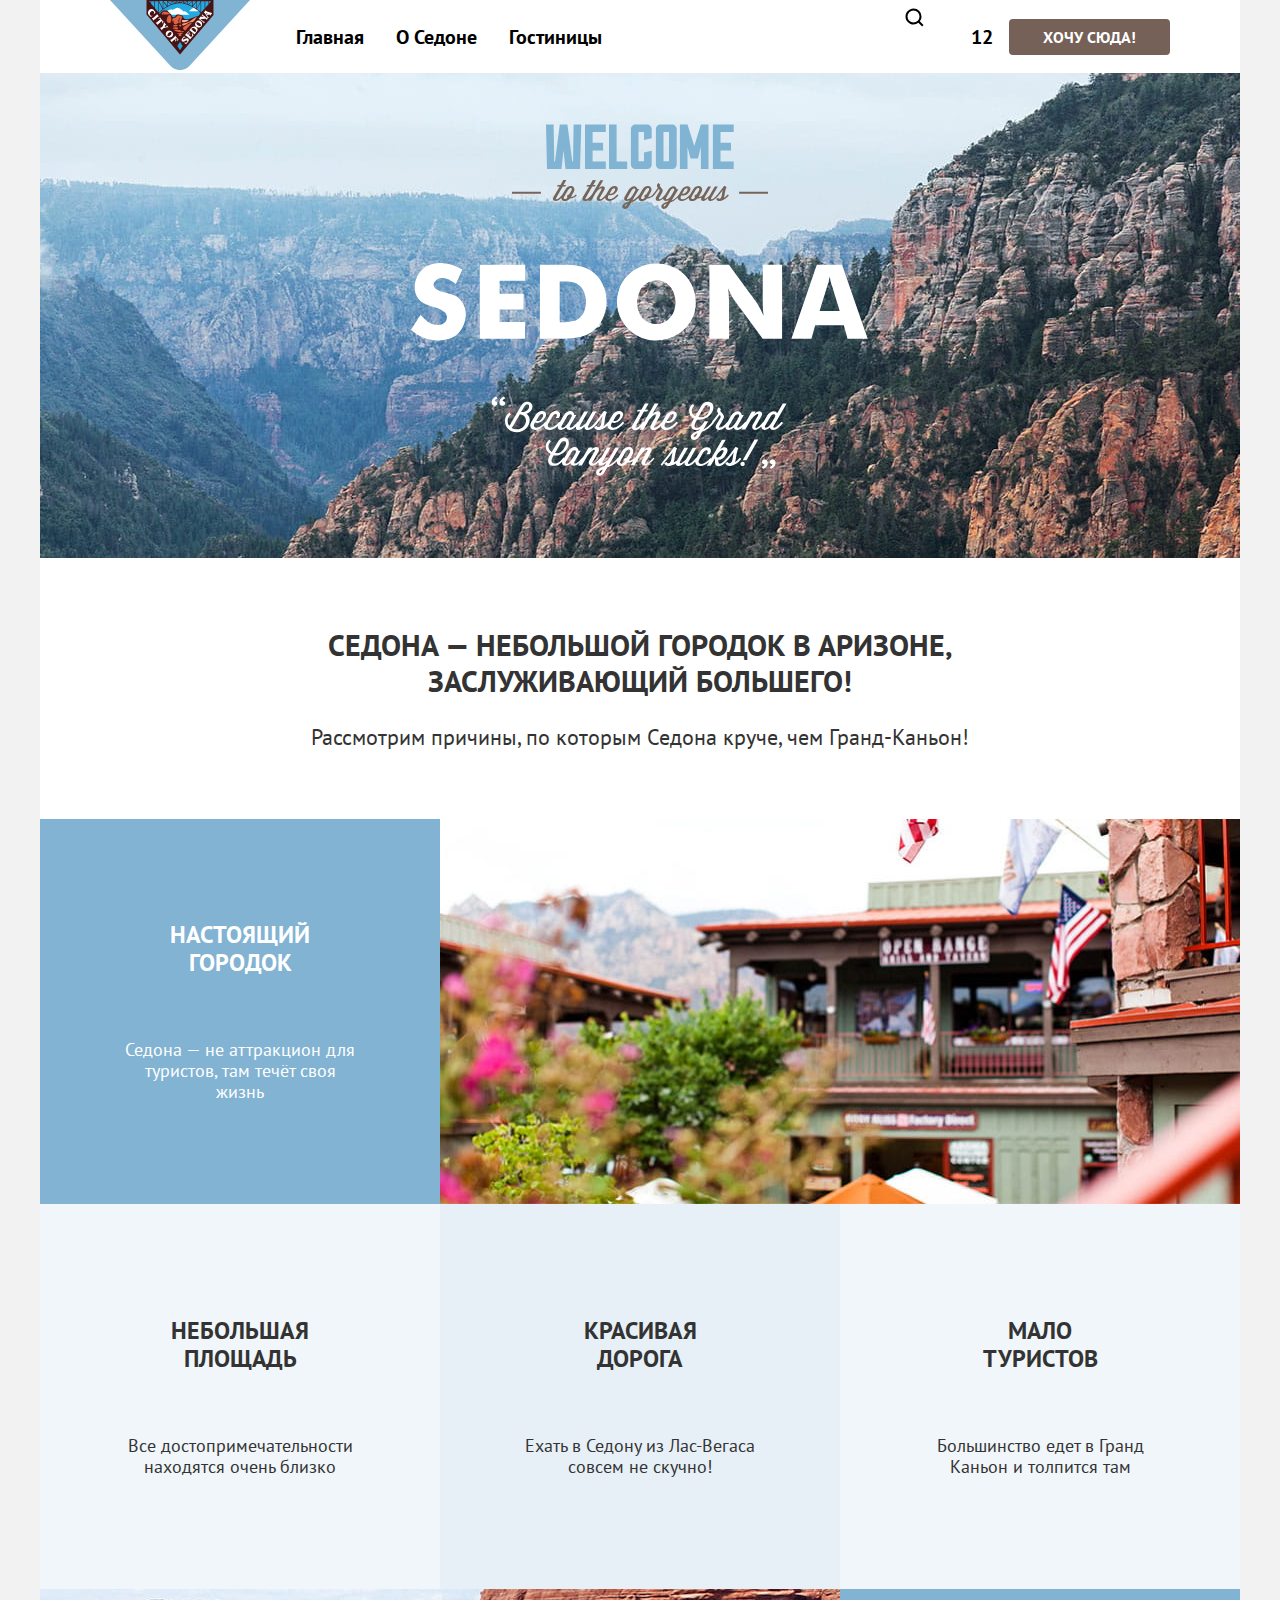
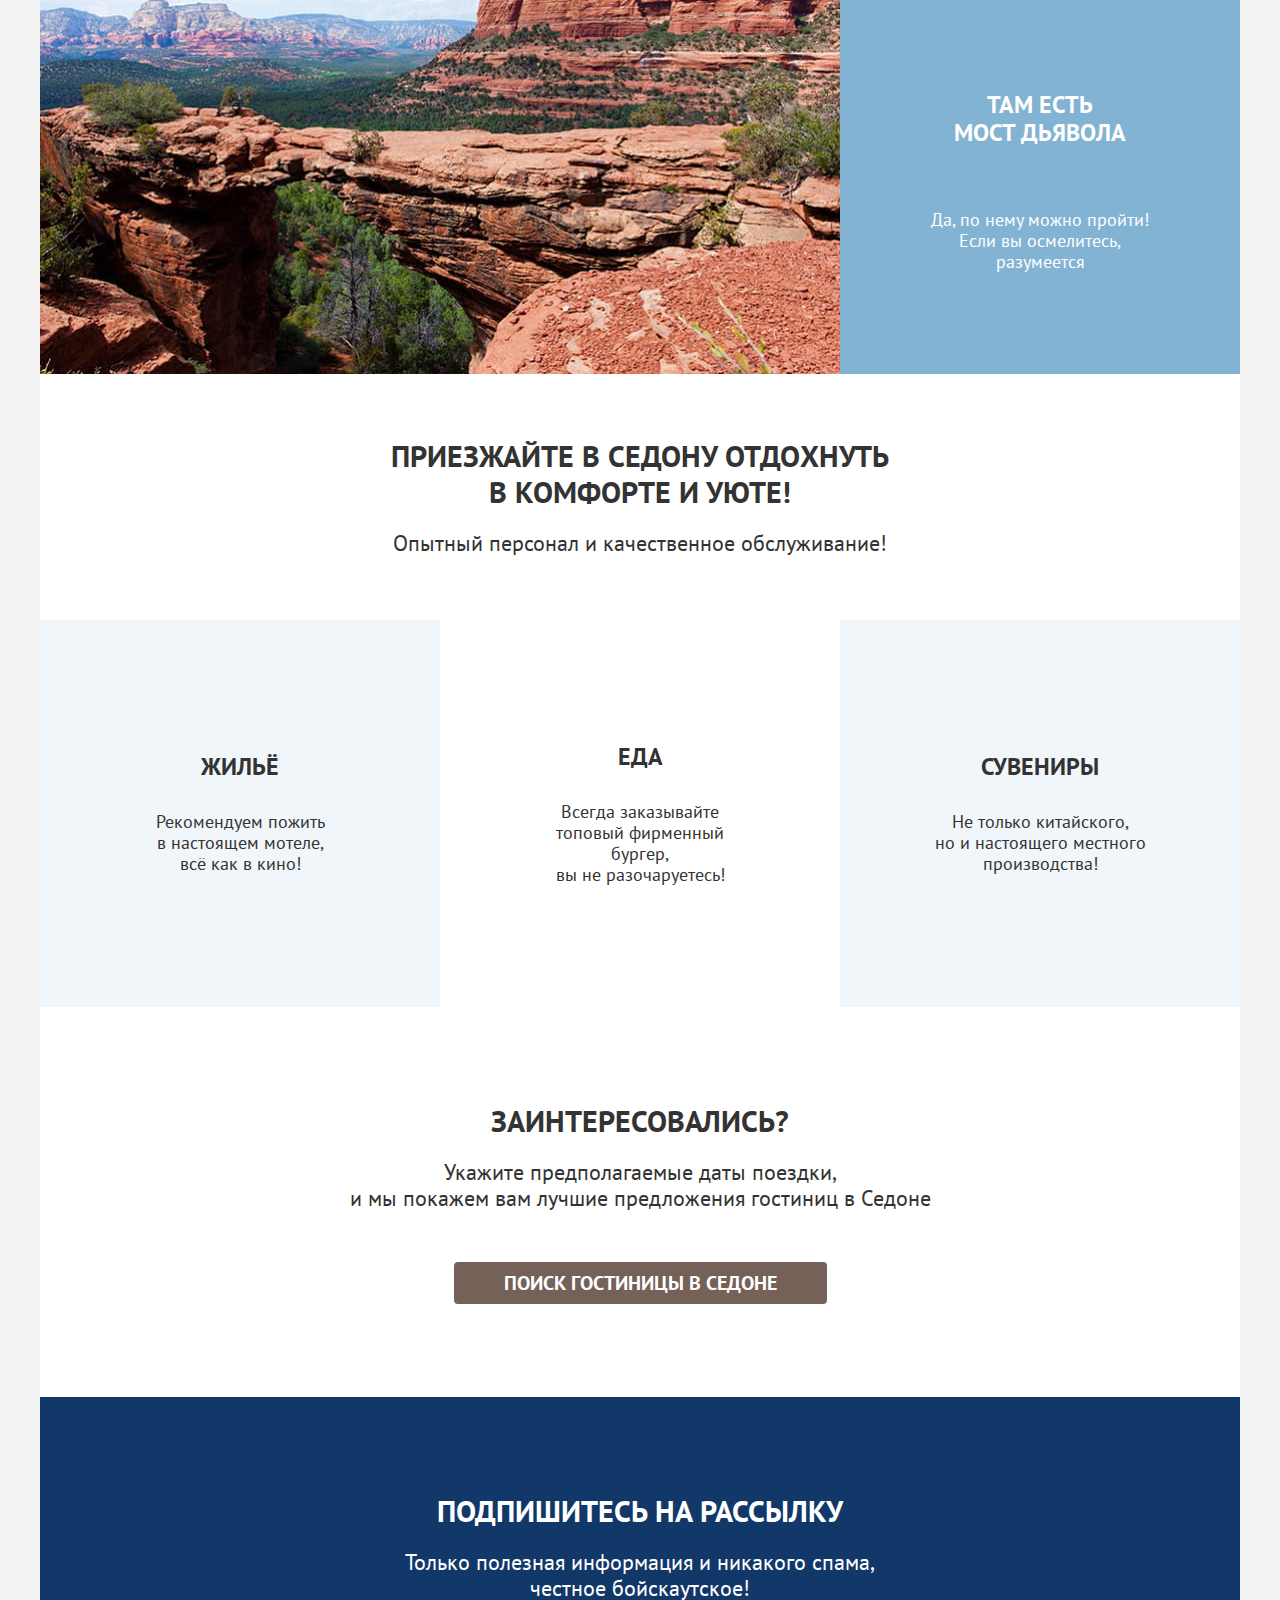
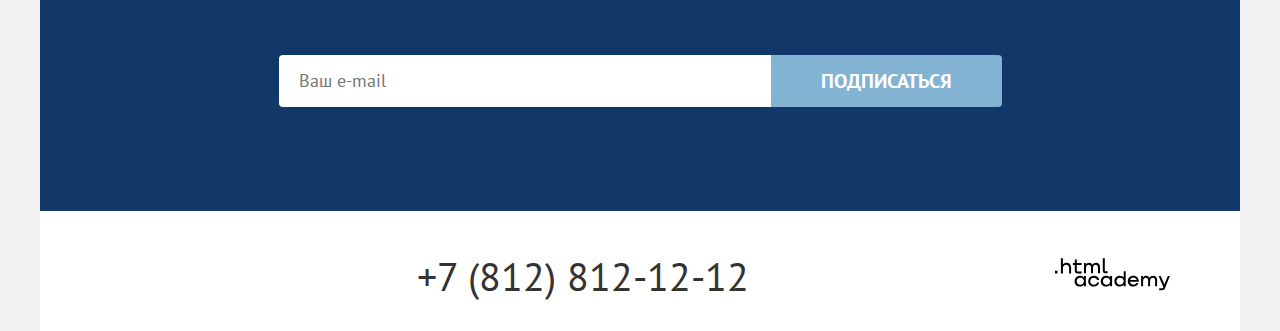
==== commit ff28f7e7: "добавляет флексы в каталог" ====
--- a/index.html
+++ b/index.html
@@ -12,7 +12,7 @@
       <header class="page-header">
         <nav class="navigation">
           <a class="header-logo" aria-current="page" href="index.html">
-            <img class="main-header-logo" src="images/header/logo.svg" alt="Логотип Седона" width="140" height="70">
+            <img class="main-header-logo" src="images/header/logo.svg" alt="Логотип Седона." width="140" height="70">
           </a>
           <ul class="navigation-list">
             <li class="navigation-item">
@@ -45,7 +45,7 @@
             </li>
             <li class="navigation-item">
               <a class="navigation-link navigation-button" href="#">
-                <span>Хочу сюда!</span>
+                Хочу сюда!
               </a>
             </li>
           </ul>
@@ -54,14 +54,15 @@
       <main class="main-index main-container">
         <section class="hero">
           <div class="hero-background">
-            <img class="hero-image" src="images/index/welcome.svg" alt="Логотип Седона" width="458px" height="352px">
+            <img class="hero-image" src="images/index/welcome.svg" alt="Добро пожаловать в седону!" width="458px" height="352px">
             <h1 class="visually-hidden">Седона - городок в Аризоне!</h1>
           </div>
         </section>
         <section class="advantages">
           <h2 class="visually-hidden">Преимущества</h2>
           <div class="advantages-main-title-wrapper">
-            <p class="advantages-main-title main-title">Седона — небольшой городок в Аризоне, заслуживающий большего!
+            <p class="advantages-main-title main-title">Седона — небольшой городок в Аризоне,<br> заслуживающий
+              большего!
             </p>
             <p class="advantages-main-description main-description">Рассмотрим причины, по которым Седона круче, чем
               Гранд-Каньон!</p>
@@ -74,12 +75,12 @@
                   Седона — не аттракцион для туристов, там течёт своя жизнь
                 </p>
               </div>
-              <img class="advantages-img" src="images/index/photo-1.jpg" alt="Домики на фоне деревьев и гор"
+              <img class="advantages-img" src="images/index/photo-1.jpg" alt="Домики на фоне деревьев и гор."
                 width="800px" height="385px">
             </li>
             <li class="advantages-item background-color-light">
               <div class="advantages-wrapper">
-                <h3 class="advantages-title">Небольшая площадь</h3>
+                <h3 class="advantages-title">Небольшая<br> площадь</h3>
                 <p class="advantages-description">
                   Все достопримечательности находятся очень близко
                 </p>
@@ -87,7 +88,7 @@
             </li>
             <li class="advantages-item background-color-medium">
               <div class="advantages-wrapper">
-                <h3 class="advantages-title">Красивая дорога</h3>
+                <h3 class="advantages-title">Красивая<br> дорога</h3>
                 <p class="advantages-description">
                   Ехать в Седону из Лас-Вегаса совсем не скучно!
                 </p>
@@ -95,17 +96,17 @@
             </li>
             <li class="advantages-item background-color-light">
               <div class="advantages-wrapper">
-                <h3 class="advantages-title">Мало туристов</h3>
+                <h3 class="advantages-title">Мало<br> туристов</h3>
                 <p class="advantages-description">
                   Большинство едет в Гранд Каньон и толпится там
                 </p>
               </div>
             </li>
             <li class="advantages-item background-color-dark">
-              <img class="advantages-img" src="images/index/photo-2.jpg" alt="Вид на каньон и мост дьявола"
+              <img class="advantages-img" src="images/index/photo-2.jpg" alt="Вид на каньон и мост дьявола."
                 width="800px" height="385px">
               <div class="advantages-wrapper">
-                <h3 class="advantages-title">Там есть мост дьявола</h3>
+                <h3 class="advantages-title">Там есть<br> мост дьявола</h3>
                 <p class="advantages-description">
                   Да, по нему можно пройти! Если вы осмелитесь, разумеется
                 </p>
@@ -116,70 +117,72 @@
         <section class="services">
           <h2 class="visually-hidden">Инфраструктура</h2>
           <div class="services-main-title-wrapper">
-            <p class="services-main-title main-title">Приезжайте в Седону отдохнуть в комфорте и уюте!</p>
+            <p class="services-main-title main-title">Приезжайте в Седону отдохнуть<br> в комфорте и уюте!</p>
             <p class="services-main-description main-description">Опытный персонал и качественное обслуживание!</p>
           </div>
           <ul class="services-list">
             <li class="services-item background-color-light">
               <h3 class="services-title">Жильё</h3>
-              <p class="services-description">Рекомендуем пожить в настоящем мотеле, всё как в кино!</p>
+              <p class="services-description">Рекомендуем пожить<br> в настоящем мотеле,<br> всё как в кино!</p>
             </li>
             <li class="services-item">
               <h3 class="services-title">Еда</h3>
-              <p class="services-description">Всегда заказывайте топовый фирменный бургер, вы не разочаруетесь!</p>
+              <p class="services-description">Всегда заказывайте<br> топовый фирменный бургер,<br> вы не разочаруетесь!</p>
             </li>
             <li class="services-item background-color-light">
               <h3 class="services-title">Сувениры</h3>
-              <p class="services-description">Не только китайского, но и настоящего местного производства!</p>
+              <p class="services-description">Не только китайского,<br> но и настоящего местного<br> производства!</p>
             </li>
           </ul>
         </section>
         <section class="hotels-search">
           <h2 class="visually-hidden">Поиск Гостиницы</h2>
           <p class="hotels-search-title main-title">Заинтересовались?</p>
-          <p class="hotels-search-description main-description">Укажите предполагаемые даты поездки, и мы покажем вам
+          <p class="hotels-search-description main-description">Укажите предполагаемые даты поездки,<br> и мы покажем
+            вам
             лучшие предложения
             гостиниц в Седоне</p>
-          <a class="navigation-link hotels-search-button" href="#"><span class="visually-hidden">Поиск гостиницы в
-              седоне</span></a>
+          <a class="hotels-search-button" href="#">Поиск гостиницы в
+            седоне</a>
         </section>
         <section class="subscribe subscribe-img">
-          <h2 class="subscribe-title">Подпишитесь на рассылку</h2>
-          <p class="subscribe-title-description">Только полезная информация и никакого спама, честное бойскаутское!</p>
+          <h2 class="subscribe-title main-title">Подпишитесь на рассылку</h2>
+          <p class="subscribe-title-description main-description">Только полезная информация и никакого спама,<br>
+            честное бойскаутское!</p>
           <form class="subscribe-form" action="https://echo.htmlacademy.ru/" method="post">
             <label class="visually-hidden" for="subscribe-email">Укажите вашу электронную почту</label>
-            <input type="email" name="subscribe-email" id="subscribe-email" class="email-field" placeholder="Ваш e-mail"
-              required>
+            <input type="email" class="subscribe-field subscribe-field-img" name="subscribe-email" id="subscribe-email" class="email-field"
+              placeholder="Ваш e-mail" required>
             <button class="navigation-link subscribe-button" type="submit">Подписаться</button>
           </form>
         </section>
       </main>
       <footer class="page-footer">
-        <section class="socials page-footer-container">
+        <section class="socials">
           <h2 class="visually-hidden">Социальные сети</h2>
           <ul class="socials-list">
             <li class="socials-item">
-              <a class="navigation-link vk-logo" href="https://vk.com/htmlacademy">
+              <a class="socials-link" href="https://vk.com/htmlacademy">
                 <span class="visually-hidden">В Контакте</span></a>
             </li>
             <li class="socials-item">
-              <a class="navigation-link telegram-logo" href="https://t.me/htmlacademy">
+              <a class="socials-link" href="https://t.me/htmlacademy">
                 <span class="visually-hidden" lang="en">Telegram</span></a>
             </li>
             <li class="socials-item">
-              <a class="navigation-link yt-logo" href="https://www.youtube.com/user/htmlacademyru">
+              <a class="socials-link" href="https://www.youtube.com/user/htmlacademyru">
                 <span class="visually-hidden" lang="en">YouTube</span></a>
             </li>
           </ul>
-          <address class="footer-contacts-address">
-            <a class="contacts-phone" href="tel:88128121212">+7 (812) 812-12-12</a>
-          </address>
-          <div class="footer-logo">
-            <a class="academy-logo" href="https://www.htmlacademy.ru">
-              <img src="images/footer/htmlacademy.svg" alt="Логотип HTML Academy" width="115px" height="33px">
-            </a>
-          </div>
         </section>
+        <address class="footer-contacts-address">
+          <a class="contacts-phone" href="tel:88128121212">+7 (812) 812-12-12</a>
+        </address>
+        <div class="footer-logo">
+          <a class="academy-logo" href="https://www.htmlacademy.ru">
+            <img src="images/footer/htmlacademy.svg" alt="Логотип HTML Academy." width="115px" height="33px">
+          </a>
+        </div>
       </footer>
     </div>
   </body>
--- a/styles/styles.css
+++ b/styles/styles.css
@@ -34,6 +34,7 @@
 .container {
   margin: 0 auto;
   width: 1200px;
+  background-color: #ffffff;
 }
 
 .main-container {
@@ -43,7 +44,6 @@
 .page-header {
   padding: 0 70px;
   color: #000000;
-  background-color: #ffffff;
 }
 
 .visually-hidden {
@@ -61,14 +61,12 @@
 
 .navigation {
   display: flex;
-  width: 1060px;
   margin: 0 auto;
   column-gap: 30px;
 }
 
 .main-header-logo {
-  width: 138px;
-  margin-right: 28px;
+  margin-bottom: -1px;
 }
 
 .navigation-link-current {
@@ -77,21 +75,29 @@
   text-decoration-color: #000000;
 }
 
+.navigation-item {
+  margin: 0;
+}
+
 .navigation-list {
   display: flex;
   flex-wrap: wrap;
-  margin: 0;
-  padding: 0;
-  list-style: none;
+  flex-grow: 1;
+  margin: 0;
+  padding: 0;
+  list-style-type: none;
   align-items: center;
+  max-width: 500px;
 }
 
 .navigation-user {
   max-width: 300px;
   margin-left: auto;
+  justify-content: flex-end;
 }
 
 .navigation-link {
+  display: block;
   padding: 20px 16px;
   font-family: "PT Sans", sans-serif;
   font-size: 20px;
@@ -102,12 +108,17 @@
   text-decoration: none;
   text-transform: capitalize;
   background-color: #ffffff;
-
+}
+
+.navigation-user .navigation-link {
+  min-width: 18px;
+  min-height: 18px;
 }
 
 .navigation-finder {
   background-image: url("../images/header/finder.svg");
   background-repeat: no-repeat;
+
 }
 
 .navigation-fav {
@@ -118,11 +129,11 @@
 .navigation-button {
   background-color: #756157;
   color: #ffffff;
-  height: 160px;
-  width: 36px;
+  min-width: 160px;
   font-size: 16px;
   line-height: 20px;
-  padding: 8px 50px 8px 50px;
+  font-weight: 700;
+  padding: 8px 34px;
   text-transform: uppercase;
   border-radius: 4px;
   border: none;
@@ -156,21 +167,22 @@
   flex-wrap: wrap;
   padding: 0;
   margin: 0;
-  list-style: none;
+  list-style-type: none;
 }
 
 .advantages-wrapper {
   min-height: 385px;
   width: 400px;
-  padding: 90px 85px;
+  padding: 85px;
   display: flex;
   flex-direction: column;
   box-sizing: border-box;
-  align-items: baseline;
+  align-items: center;
+  justify-content: center;
 }
 
 .advantages-main-title-wrapper {
-  padding: 47px 200px;
+  padding: 69px;
   margin: 0 auto;
 }
 
@@ -189,6 +201,8 @@
   line-height: 36px;
   font-weight: 700;
   text-transform: uppercase;
+  margin: 0;
+  margin-bottom: 25px;
 }
 
 .advantages-main-description {
@@ -196,6 +210,7 @@
   line-height: 26px;
   font-weight: 400;
   color: #333333;
+  margin: 0;
 }
 
 .advantages-title {
@@ -203,10 +218,13 @@
   line-height: 28px;
   font-weight: 700;
   text-transform: uppercase;
+  margin: 0;
+  margin-bottom: 62px;
 }
 
 .advantages-description {
   font-weight: 400;
+  margin: 0;
 }
 
 
@@ -226,19 +244,18 @@
   flex-wrap: wrap;
   padding: 0;
   margin: 0;
-  list-style: none;
+  list-style-type: none;
 }
 
 .services-item {
   min-height: 225px;
   width: 230px;
   align-content: center;
-  padding: 80px 85px;
+  padding: 81px 85px;
 }
 
 .services-main-title-wrapper {
   padding: 64px;
-  width: 800px;
   margin: 0 auto;
 }
 
@@ -247,13 +264,15 @@
   line-height: 36px;
   font-weight: 700;
   text-transform: uppercase;
-
+  margin: 0;
+  margin-bottom: 20px;
 }
 
 .services-main-description {
   font-size: 22px;
   line-height: 26px;
   font-weight: 400;
+  margin: 0;
 }
 
 .services-title {
@@ -261,16 +280,19 @@
   line-height: 28px;
   font-weight: 700;
   text-transform: uppercase;
+  margin: 0;
+  margin-bottom: 30px;
 }
 
 .services-description {
   font-weight: 400;
+  margin: 0;
 }
 
 /* hotels-search */
 
 .hotels-search {
-  padding: 80px 304px;
+  padding: 96px;
   background-color: #ffffff;
 }
 
@@ -279,7 +301,8 @@
   line-height: 36px;
   font-weight: 700;
   text-transform: uppercase;
-  padding: 35px 70px;
+  margin: 0;
+  margin-bottom: 20px;
 }
 
 .hotels-search-description {
@@ -287,22 +310,21 @@
   line-height: 26px;
   font-weight: 400;
   color: #333333;
-  padding-bottom: 54px;
-
+  margin: 0;
+  margin-bottom: 54px;
 }
 
 .hotels-search-button {
   font-size: 20px;
   line-height: 36px;
-  height: 376px;
-  width: 52px;
+  font-weight: 700;
+  max-width: 376px;
   background-color: #756157;
   border-radius: 4px;
-  padding: 8px 50px 8px 50px;
+  padding: 8px 50px;
   color: #ffffff;
   text-transform: uppercase;
   text-decoration: none;
-
 }
 
 /* subscribe */
@@ -310,6 +332,31 @@
 .subscribe {
   padding-top: 96px;
   padding-bottom: 104px;
+}
+
+.subscribe-form {
+  display: flex;
+  justify-content: center;
+  margin: 0 auto;
+}
+
+.subscribe-title {
+  font-size: 30px;
+  line-height: 36px;
+  font-weight: 700;
+  text-transform: uppercase;
+  color: #333333;
+  margin: 0;
+  margin-bottom: 20px;
+}
+
+.subscribe-title-description {
+  font-size: 22px;
+  line-height: 26px;
+  font-weight: 400;
+  color: #333333;
+  margin: 0;
+  margin-bottom: 54px;
 }
 
 .subscribe-img {
@@ -320,18 +367,9 @@
   color: #ffffff;
 }
 
-.subscribe-title {
-  font-size: 30px;
-  line-height: 36px;
-  font-weight: 700;
-  text-transform: uppercase;
-}
-
-.subscribe-description {
-  font-size: 22px;
-  line-height: 26px;
-  font-weight: 400;
-  color: #333333;
+.subscribe-img .subscribe-title-description,
+.subscribe-img .subscribe-title {
+  color: #ffffff;
 }
 
 .subscribe-button {
@@ -340,16 +378,29 @@
   line-height: 36px;
   font-weight: 700;
   text-align: center;
-  width: 232px;
-  height: 52px;
   background-color: #82b3d3;
-  padding: 8px 50px 8px 50px;
+  padding: 8px 50px;
   color: #ffffff;
   text-transform: uppercase;
   border-radius: 0 4px 4px 0;
   border: none;
 }
 
+.subscribe-form .subscribe-field {
+  padding: 14px 20px;
+  width: 452px;
+  border-radius: 4px 0 0 4px;
+  border: none;
+  font-family: "PT Sans", sans-serif;
+  font-size: 18px;
+  line-height: 24px;
+  background-color: #f2f2f2;
+}
+
+.subscribe-form .subscribe-field-img {
+  background-color: #ffffff;
+}
+
 
 /* Catalog */
 
@@ -362,6 +413,7 @@
   flex-wrap: wrap;
   padding: 0;
   margin: 0;
+  gap: 30px;
 }
 
 .catalog-filter-list {
@@ -369,17 +421,17 @@
   flex-wrap: wrap;
   padding: 0;
   margin: 0;
-  list-style: none;
+  list-style-type: none;
 }
 
 .catalog-filter-group {
   width: 155px;
   border: 0;
   margin: 0;
+  padding: 0;
 }
 
 .catalog-products {
-  margin-top: 64px;
   padding: 35px 70px 70px;
   color: #ffffff;
   background-color: #333333;
@@ -388,18 +440,32 @@
   background-repeat: no-repeat;
 }
 
+.breadcrumbs {
+  display: flex;
+  list-style-type: none;
+  margin: 0;
+  margin-bottom: 40px;
+  padding: 0;
+  font-size: 16px;
+}
+
 .main-inner-title {
   font-size: 60px;
   line-height: 78px;
   font-weight: 700;
   margin: 0;
   margin-bottom: 8px;
+  text-align: start;
 }
 
 .catalog-filter-title {
   font-size: 20px;
   line-height: 24px;
   font-weight: 700;
+  margin: 0;
+  margin-bottom: 32px;
+  padding: 0;
+  text-align: start;
 }
 
 .catalog-filter-item {
@@ -409,10 +475,13 @@
   margin-right: 70px;
 }
 
+.filter-group-price {
+  margin-left: auto;
+}
+
 .catalog-filter-buttons {
-  margin-left: auto;
-}
-
+  margin-top: auto;
+}
 
 .button-apply {
   font-size: 16px;
@@ -421,16 +490,18 @@
   height: 36px;
   background-color: #82b3d3;
   padding: 8px 50px 8px 50px;
-  color: #ffffff;
   text-transform: uppercase;
   border-radius: 4px;
   border: none;
+  margin-bottom: 32px;
 }
 
 .button-reset {
   background-color: transparent;
   font-size: 16px;
   line-height: 20px;
+  padding: 8px 50px 8px 50px;
+  text-transform: uppercase;
   width: 191px;
   height: 36px;
   border: none;
@@ -438,20 +509,63 @@
 
 /* catalog-sorting */
 
+.sorting-select-control {
+  padding: 12px 20px;
+  margin: 0;
+  min-width: 292px;
+  font-family: "PT Sans", sans-serif;
+  font-size: 18px;
+  font-weight: 400;
+  line-height: 21px;
+  color: #333333;
+  border-radius: 4px;
+  border: 2px solid #e5e5e5;
+}
+
+.catalog-cards {
+  padding: 50px 70px 60px;
+}
+
+.catalog-sorting-title {
+  font-size: 30px;
+  line-height: 36px;
+  font-weight: 700;
+  margin: 0;
+  flex-grow: 1;
+  text-transform: uppercase;
+  text-align: left;
+}
+
 .catalog-sorting-field {
   display: flex;
   flex-wrap: wrap;
   padding: 0;
-  margin: 55px 70px;
   border: 0;
-  width: 1060px;
+  margin-bottom: 40px;
+  gap: 70px;
+  align-items: center;
 }
 
 .sorting-buttons {
   display: flex;
   flex-wrap: wrap;
   padding: 0;
-  margin: 0 auto;
+  margin: 0;
+  gap: 8px;
+}
+
+.sort-button {
+  display: flex;
+  justify-content: center;
+  align-items: center;
+  min-width: 48px;
+  min-height: 48px;
+  border-radius: 4px;
+  border: 2px solid #e5e5e5;
+}
+
+.sort-button-selected {
+  border-color: #000000;
 }
 
 /* catalog-list */
@@ -461,7 +575,7 @@
   flex-wrap: wrap;
   justify-content: space-between;
   margin: 0;
-  list-style: none;
+  list-style-type: none;
   padding: 46px 70px;
 }
 
@@ -513,13 +627,9 @@
 }
 
 .pagination-item {
-
   font-size: 20px;
   line-height: 36px;
   font-weight: 700;
-  width: 60px;
-  height: 60px;
-
 }
 
 .pagination-link {
@@ -529,11 +639,9 @@
   text-decoration: none;
   color: #ffffff;
   background-color: #82b3d3;
-  box-sizing: border-box;
   border-radius: 4px;
   min-width: 60px;
   min-height: 60px;
-  border-radius: 4px;
   border: none;
 }
 
@@ -553,15 +661,6 @@
   color: #000000;
 }
 
-
-
-/* поменять фон метки правильно
-.control:checked + .control::after{
-  background-color: #ffffff;
-  color: #f2f2f2;
-}
-*/
-
 /* background-colors */
 
 .background-color-light {
@@ -579,32 +678,35 @@
 /* footer */
 
 .page-footer {
-  padding: 35px 70px 45px 80px;
+  display: flex;
+  justify-content: space-between;
+  padding: 45px 70px 35px;
   background-color: #ffffff;
-}
-
-.page-footer-container {
-  display: flex;
   margin: 0 auto;
-  width: 1050px;
+  align-items: center;
 }
 
 .socials-list {
-  margin-right: 200px;
-  display: flex;
-  flex-wrap: wrap;
-  padding: 0;
-  margin: 0;
-  list-style: none;
-}
+  display: flex;
+  flex-wrap: wrap;
+  padding: 0;
+  margin: 0;
+  list-style-type: none;
+  max-width: 150px;
+}
+
+.socials-link {
+  width: 47px;
+  height: 40px;
+}
+
 
 .footer-contacts-address {
-  width: 335px;
-  margin-right: 235px;
-}
-
-.footer-logo {
-  margin-left: auto;
+  width: 400px;
+}
+
+.academy-logo {
+  align-items: center;
 }
 
 .vk-logo {
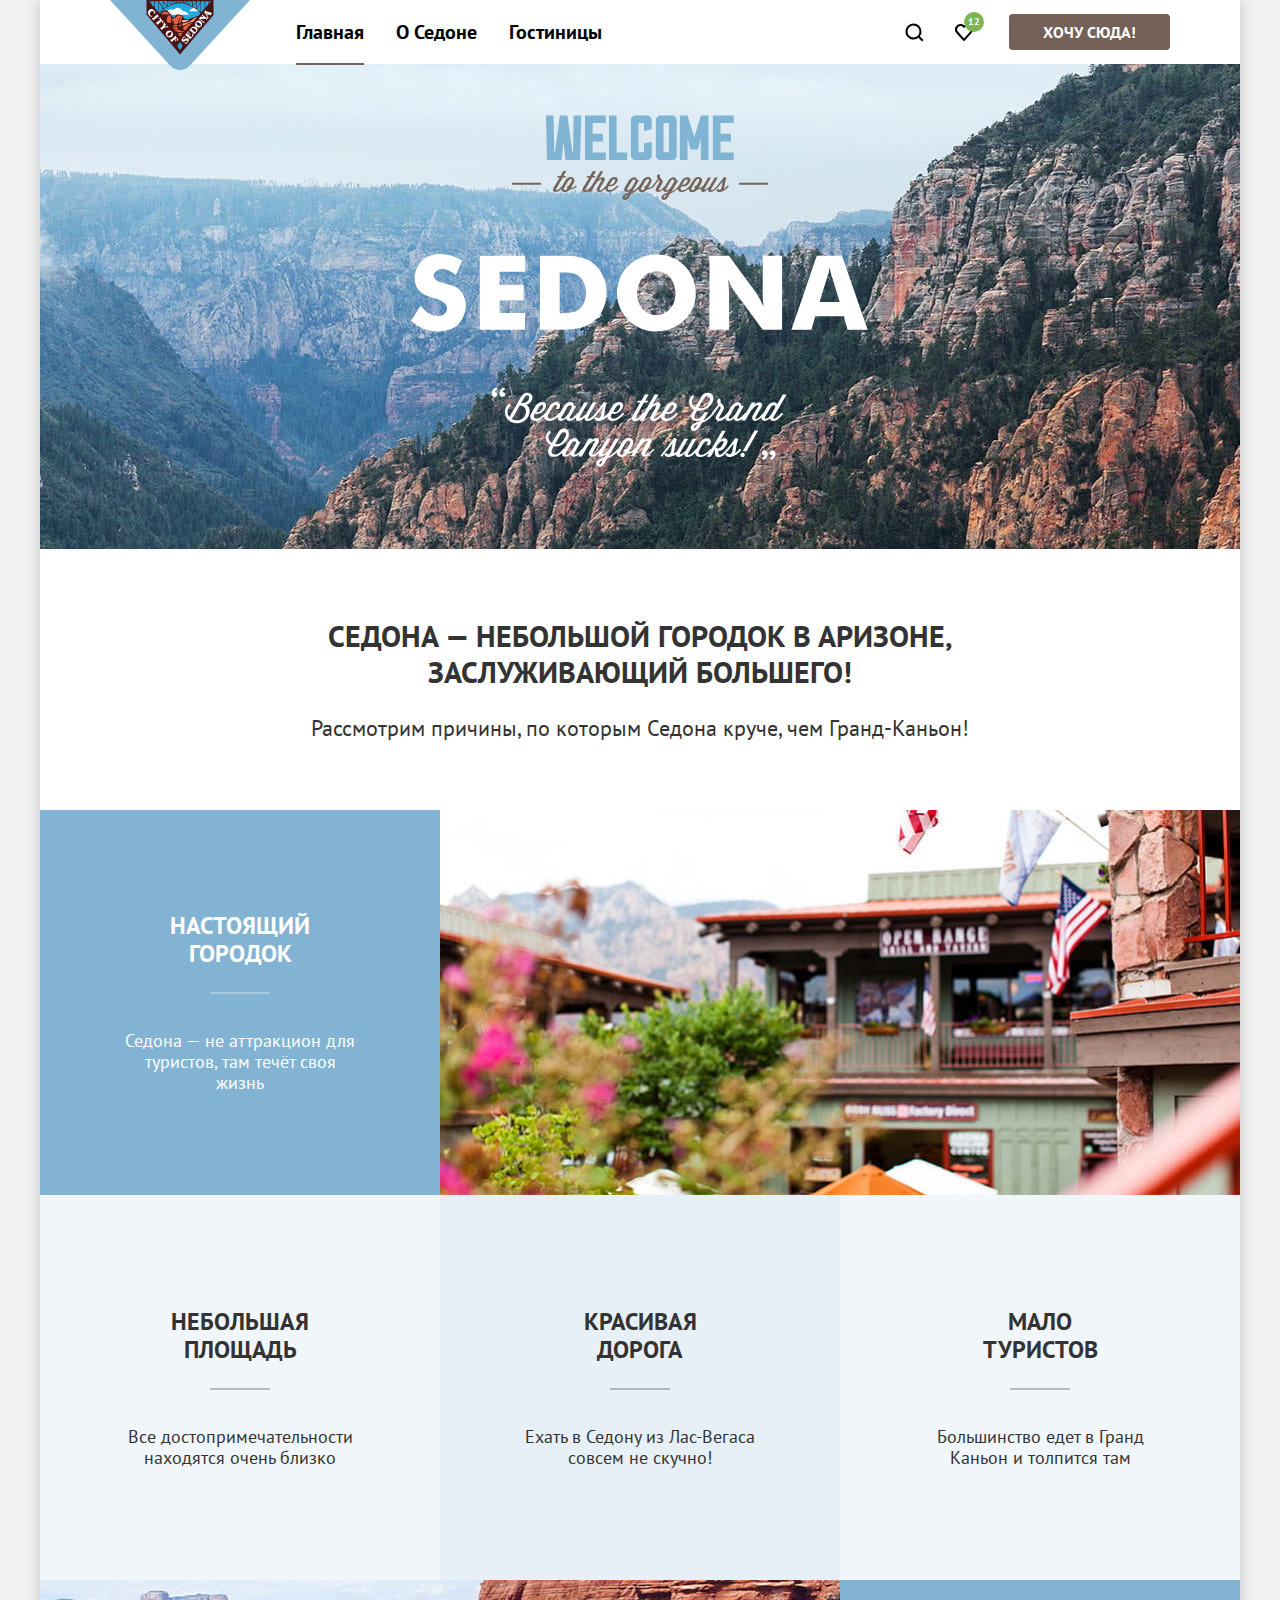
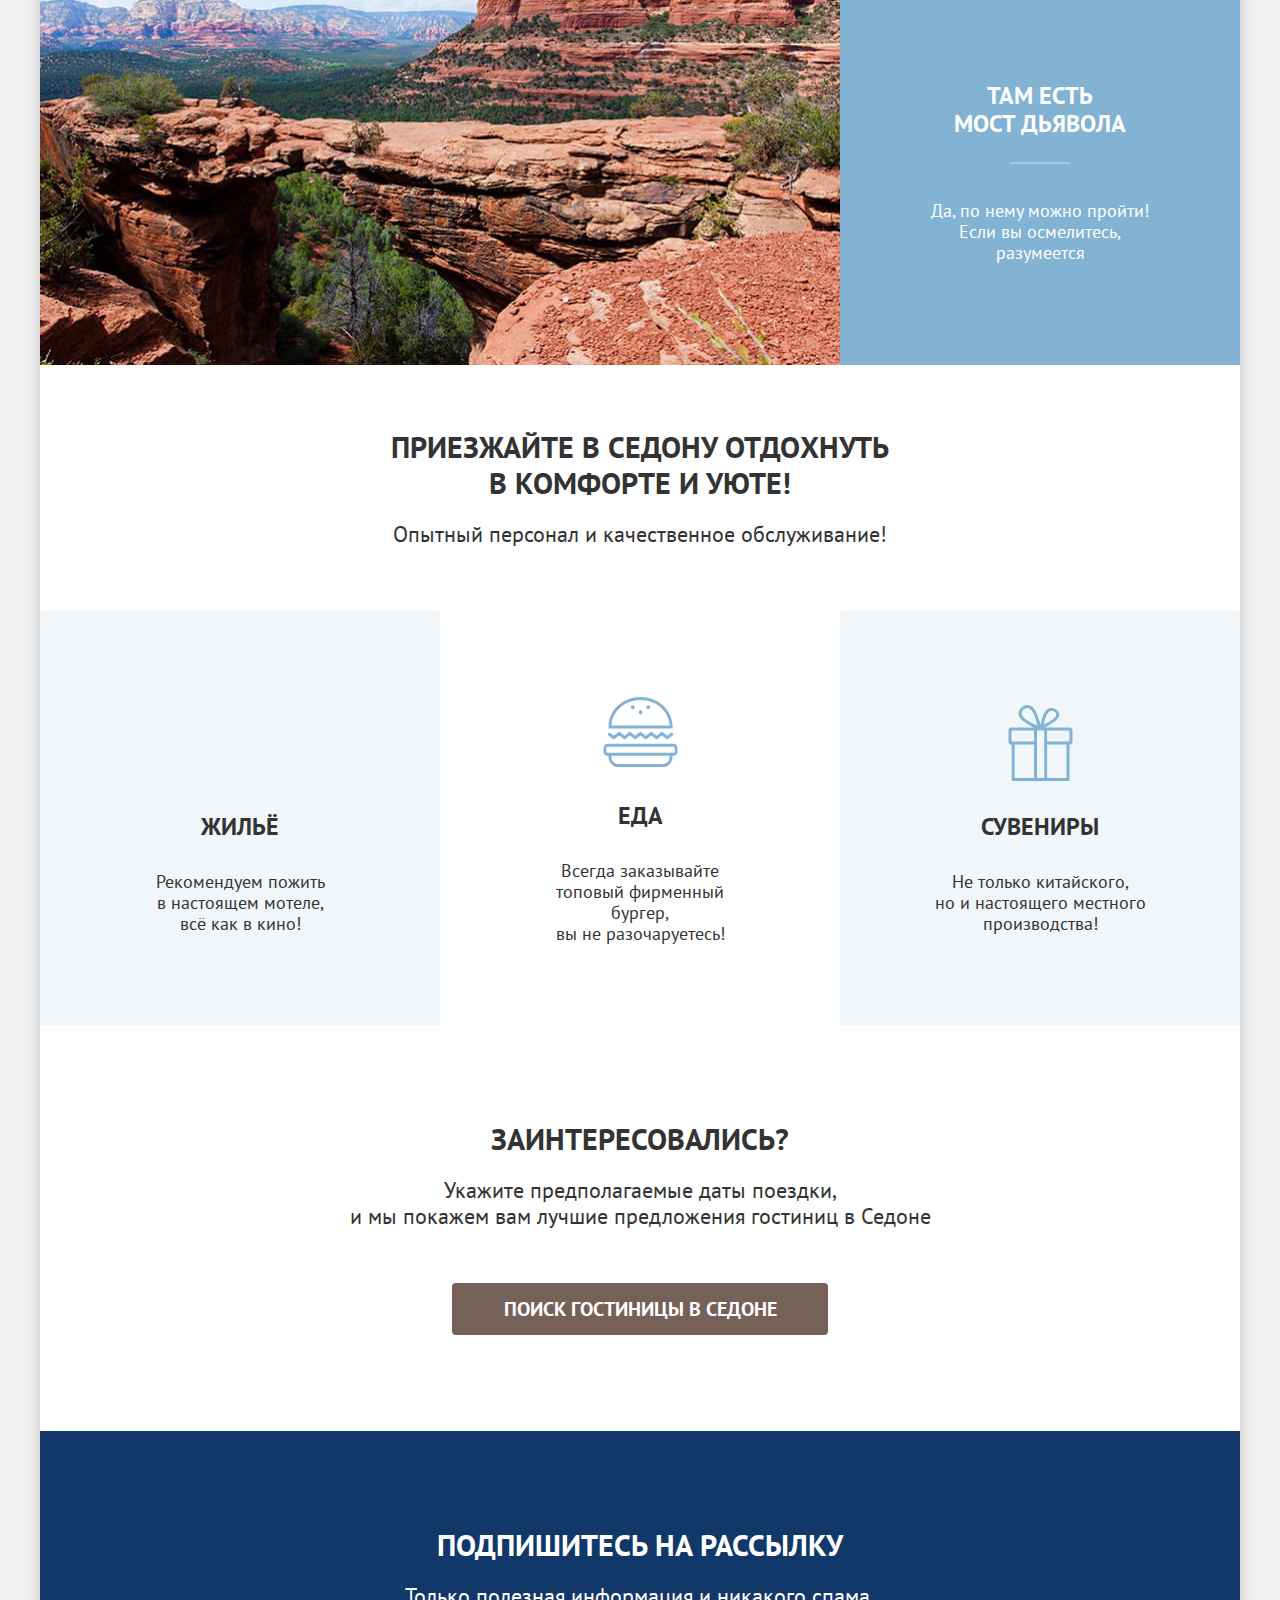
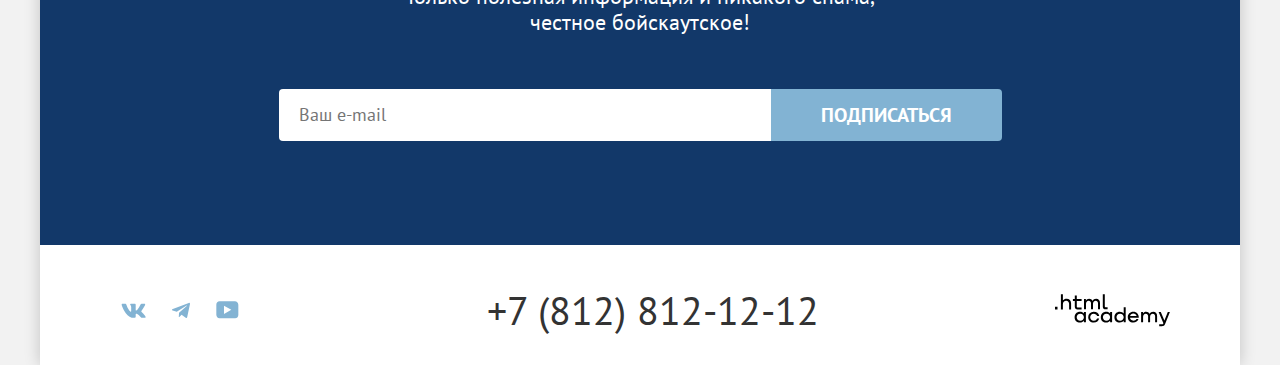
==== commit 1dcaa207: "добавляет слайдер" ====
--- a/index.html
+++ b/index.html
@@ -54,7 +54,8 @@
       <main class="main-index main-container">
         <section class="hero">
           <div class="hero-background">
-            <img class="hero-image" src="images/index/welcome.svg" alt="Добро пожаловать в седону!" width="458px" height="352px">
+            <img class="hero-image" src="images/index/welcome.svg" alt="Добро пожаловать в седону!" width="458px"
+              height="352px">
             <h1 class="visually-hidden">Седона - городок в Аризоне!</h1>
           </div>
         </section>
@@ -122,15 +123,16 @@
           </div>
           <ul class="services-list">
             <li class="services-item background-color-light">
-              <h3 class="services-title">Жильё</h3>
+              <h3 class="services-title home-vector">Жильё</h3>
               <p class="services-description">Рекомендуем пожить<br> в настоящем мотеле,<br> всё как в кино!</p>
             </li>
             <li class="services-item">
-              <h3 class="services-title">Еда</h3>
-              <p class="services-description">Всегда заказывайте<br> топовый фирменный бургер,<br> вы не разочаруетесь!</p>
+              <h3 class="services-title food-vector">Еда</h3>
+              <p class="services-description">Всегда заказывайте<br> топовый фирменный бургер,<br> вы не разочаруетесь!
+              </p>
             </li>
             <li class="services-item background-color-light">
-              <h3 class="services-title">Сувениры</h3>
+              <h3 class="services-title gift-vector">Сувениры</h3>
               <p class="services-description">Не только китайского,<br> но и настоящего местного<br> производства!</p>
             </li>
           </ul>
@@ -142,7 +144,7 @@
             вам
             лучшие предложения
             гостиниц в Седоне</p>
-          <a class="hotels-search-button" href="#">Поиск гостиницы в
+          <a class="hotels-search-button button" href="#">Поиск гостиницы в
             седоне</a>
         </section>
         <section class="subscribe subscribe-img">
@@ -151,8 +153,8 @@
             честное бойскаутское!</p>
           <form class="subscribe-form" action="https://echo.htmlacademy.ru/" method="post">
             <label class="visually-hidden" for="subscribe-email">Укажите вашу электронную почту</label>
-            <input type="email" class="subscribe-field subscribe-field-img" name="subscribe-email" id="subscribe-email" class="email-field"
-              placeholder="Ваш e-mail" required>
+            <input type="email" class="subscribe-field subscribe-field-img" name="subscribe-email" id="subscribe-email"
+              class="email-field" placeholder="Ваш e-mail" required>
             <button class="navigation-link subscribe-button" type="submit">Подписаться</button>
           </form>
         </section>
@@ -162,15 +164,15 @@
           <h2 class="visually-hidden">Социальные сети</h2>
           <ul class="socials-list">
             <li class="socials-item">
-              <a class="socials-link" href="https://vk.com/htmlacademy">
+              <a class="socials-link vk-logo" href="https://vk.com/htmlacademy">
                 <span class="visually-hidden">В Контакте</span></a>
             </li>
             <li class="socials-item">
-              <a class="socials-link" href="https://t.me/htmlacademy">
+              <a class="socials-link telegram-logo" href="https://t.me/htmlacademy">
                 <span class="visually-hidden" lang="en">Telegram</span></a>
             </li>
             <li class="socials-item">
-              <a class="socials-link" href="https://www.youtube.com/user/htmlacademyru">
+              <a class="socials-link yt-logo" href="https://www.youtube.com/user/htmlacademyru">
                 <span class="visually-hidden" lang="en">YouTube</span></a>
             </li>
           </ul>
@@ -178,11 +180,9 @@
         <address class="footer-contacts-address">
           <a class="contacts-phone" href="tel:88128121212">+7 (812) 812-12-12</a>
         </address>
-        <div class="footer-logo">
-          <a class="academy-logo" href="https://www.htmlacademy.ru">
-            <img src="images/footer/htmlacademy.svg" alt="Логотип HTML Academy." width="115px" height="33px">
-          </a>
-        </div>
+        <a class="academy-logo" href="https://www.htmlacademy.ru">
+          <img src="images/footer/htmlacademy.svg" alt="Логотип HTML Academy." width="115px" height="33px">
+        </a>
       </footer>
     </div>
   </body>
--- a/styles/styles.css
+++ b/styles/styles.css
@@ -35,6 +35,8 @@
   margin: 0 auto;
   width: 1200px;
   background-color: #ffffff;
+  min-height: 100%;
+  box-shadow: 0 0 15px 0 rgba(0, 0, 0, 0.2);
 }
 
 .main-container {
@@ -59,6 +61,160 @@
   overflow: hidden;
 }
 
+/* buttons */
+
+.button {
+  display: block;
+  color: #ffffff;
+  font-size: 16px;
+  line-height: 20px;
+  font-weight: 700;
+  text-transform: uppercase;
+  border-radius: 4px;
+  border: none;
+  cursor: pointer;
+  padding-top: 8px;
+  padding-bottom: 8px;
+  font-family: inherit;
+  background-color: #82b3d3;
+  text-decoration: none;
+  text-align: center;
+  outline: none;
+}
+
+.navigation-button:hover,
+.hotels-search-button:hover,
+.catalog-card-link-detailed:hover {
+  background-color: #615048;
+}
+
+.navigation-button:focus-visible,
+.hotels-search-button:focus-visible,
+.catalog-card-link-detailed:focus-visible {
+  background-color: #615048;
+}
+
+@supports not selector(:focus-visible) {
+
+  .navigation-button:focus,
+  .hotels-search-button:focus,
+  .catalog-card-link-detailed:focus {
+    background-color: #615048;
+  }
+}
+
+.navigation-button:active,
+.hotels-search-button:active,
+.catalog-card-link-detailed:active {
+  background-color: #756157;
+  color: rgba(255, 255, 255, 0.3);
+}
+
+.subscribe-button:disabled,
+.button-apply:disabled,
+.catalog-card-button-fav:disabled .navigation-button:disabled,
+.hotels-search-button:disabled,
+.catalog-card-link-detailed {
+  background-color: #e5e5e5;
+}
+
+.subscribe-button:hover,
+.catalog-card-button-fav:hover,
+.pagination-link:hover,
+.button-apply:hover {
+  background-color: #68a2ca;
+}
+
+.subscribe-button:focus-visible,
+.catalog-card-button-fav:focus-visible,
+.pagination-link:focus-visible,
+.button-apply:focus-visible {
+  background-color: #68a2ca;
+}
+
+@supports not selector(:focus-visible) {
+
+  .subscribe-button:focus,
+  .catalog-card-button-fav:focus,
+  .pagination-link:focus,
+  .button-apply:focus {
+    background-color: #68a2ca;
+  }
+}
+
+.subscribe-button:active,
+.catalog-card-button-fav:active,
+.pagination-link:active,
+.button-apply:active {
+  background-color: #82b3d3;
+  color: rgba(255, 255, 255, 0.3);
+}
+
+.catalog-card-button-selected:hover {
+  background-color: #6c9e42;
+}
+
+.catalog-card-button-selected:focus-visible {
+  background-color: #6c9e42;
+}
+
+@supports not selector(:focus-visible) {
+  .catalog-card-button-selected:focus {
+    background-color: #6c9e42;
+  }
+}
+
+.catalog-card-button-selected:active {
+  background-color: #7db54f;
+  color: rgba(255, 255, 255, 0.3);
+}
+
+.button-reset:hover {
+  opacity: 0.6;
+}
+
+.button-reset:focus-visible {
+  outline: 3px solid #83b3d3;
+}
+
+@supports not selector(:focus-visible) {
+  .button-reset:focus {
+    outline: 3px solid #83b3d3;
+  }
+}
+
+.button-reset:active {
+  opacity: 0.3;
+}
+
+.pagination-current:hover,
+.pagination-current:focus-visible,
+.pagination-current:active {
+  background-color: #f2f2f2;
+  color: #000000;
+}
+
+@supports not selector(:focus-visible) {
+  .pagination-current:focus {
+    background-color: #f2f2f2;
+  }
+}
+
+.pagination-next:hover,
+.pagination-next:focus-visible,
+.pagination-next:active {
+  background-color: transparent;
+  color: #000000;
+}
+
+@supports not selector(:focus-visible) {
+  .pagination-next:focus {
+    background-color: transparent;
+  }
+}
+
+/* Navigation */
+
 .navigation {
   display: flex;
   margin: 0 auto;
@@ -66,13 +222,24 @@
 }
 
 .main-header-logo {
-  margin-bottom: -1px;
+  margin-bottom: -10px;
 }
 
 .navigation-link-current {
+  position: relative;
   text-decoration: underline;
   text-underline-offset: 21px;
   text-decoration-color: #000000;
+}
+
+.navigation-link-current::before {
+  position: absolute;
+  content: "";
+  width: auto;
+  bottom: -1px;
+  left: 16px;
+  right: 16px;
+  border-bottom: 2px solid #756257;
 }
 
 .navigation-item {
@@ -99,7 +266,7 @@
 .navigation-link {
   display: block;
   padding: 20px 16px;
-  font-family: "PT Sans", sans-serif;
+  font-family: inherit;
   font-size: 20px;
   line-height: 24px;
   font-weight: 700;
@@ -108,22 +275,55 @@
   text-decoration: none;
   text-transform: capitalize;
   background-color: #ffffff;
+  background-position: center;
+}
+
+.navigation-link:focus-visible {
+  outline: 2px solid #68a2ca;
+  outline-offset: -10px;
+}
+
+.navigation-button:focus-visible {
+  outline-offset: 0;
+}
+
+.header-logo:focus-visible {
+  outline: 2px solid #68a2ca;
+  outline-offset: -10px;
 }
 
 .navigation-user .navigation-link {
   min-width: 18px;
-  min-height: 18px;
-}
-
-.navigation-finder {
+  min-height: 20px;
+}
+
+.navigation-user .navigation-item:nth-child(1) .navigation-link {
   background-image: url("../images/header/finder.svg");
+  background-position: center;
   background-repeat: no-repeat;
-
-}
-
-.navigation-fav {
+}
+
+.navigation-user .navigation-item:nth-child(2) .navigation-link {
   background-image: url("../images/header/like.svg");
+  background-position: center;
   background-repeat: no-repeat;
+  margin-right: 20px;
+  position: relative;
+}
+
+.likes-number {
+  position: absolute;
+  padding: 5px 4px;
+  color: #ffffff;
+  font-size: 10px;
+  line-height: 10px;
+  text-align: center;
+  right: 5px;
+  top: 10px;
+  max-width: 20px;
+  max-height: 20px;
+  border-radius: 50%;
+  background-color: #7db54f;
 }
 
 .navigation-button {
@@ -189,6 +389,7 @@
 .advantages-item {
   display: flex;
   min-height: 385px;
+  text-align: center;
 }
 
 .advantages-img {
@@ -214,12 +415,45 @@
 }
 
 .advantages-title {
+  position: relative;
   font-size: 24px;
   line-height: 28px;
   font-weight: 700;
   text-transform: uppercase;
   margin: 0;
   margin-bottom: 62px;
+  text-align: center;
+}
+
+/*
+не пойму какой лучше вариант
+
+
+.advantages-title::after {
+  position: absolute;
+  content: "";
+  width: 60px;
+  height: 2px;
+  margin-top: 30px;
+  margin-left: -30px;
+  bottom: -30px;
+  left: 50%;
+  background-color: currentColor;
+  opacity: 0.3;
+} */
+
+.advantages-title::after {
+  position: absolute;
+  content: "";
+  width: 60px;
+  height: 2px;
+  margin: auto;
+  transform: translateY(30px);
+  top: 50px;
+  right: 0;
+  left: 0;
+  background-color: currentColor;
+  opacity: 0.3;
 }
 
 .advantages-description {
@@ -254,6 +488,29 @@
   padding: 81px 85px;
 }
 
+.services-title::before {
+  content: "";
+  display: block;
+  width: 80px;
+  height: 80px;
+  margin: 0 auto;
+  margin-bottom: 30px;
+  background-repeat: no-repeat;
+  background-position: center;
+}
+
+.home-vector::before {
+  background-image: url("../images/index/index-home.svg");
+}
+
+.food-vector::before {
+  background-image: url("../images/index/food.svg");
+}
+
+.gift-vector::before {
+  background-image: url("../images/index/gift.svg");
+}
+
 .services-main-title-wrapper {
   padding: 64px;
   margin: 0 auto;
@@ -321,10 +578,10 @@
   max-width: 376px;
   background-color: #756157;
   border-radius: 4px;
-  padding: 8px 50px;
   color: #ffffff;
   text-transform: uppercase;
   text-decoration: none;
+  margin: 0 auto;
 }
 
 /* subscribe */
@@ -373,7 +630,7 @@
 }
 
 .subscribe-button {
-  font-family: "PT Sans", sans-serif;
+  font-family: inherit;
   font-size: 20px;
   line-height: 36px;
   font-weight: 700;
@@ -391,7 +648,7 @@
   width: 452px;
   border-radius: 4px 0 0 4px;
   border: none;
-  font-family: "PT Sans", sans-serif;
+  font-family: inherit;
   font-size: 18px;
   line-height: 24px;
   background-color: #f2f2f2;
@@ -413,7 +670,7 @@
   flex-wrap: wrap;
   padding: 0;
   margin: 0;
-  gap: 30px;
+  gap: 70px;
 }
 
 .catalog-filter-list {
@@ -426,9 +683,21 @@
 
 .catalog-filter-group {
   width: 155px;
-  border: 0;
-  margin: 0;
-  padding: 0;
+  border: none;
+  margin: 0;
+  padding: 0;
+}
+
+.filter-group-price {
+  margin-left: auto;
+}
+
+.catalog-range-wrapper {
+  display: flex;
+  padding: 0;
+  margin: 0;
+  max-width: 288px;
+  gap: 2px;
 }
 
 .catalog-products {
@@ -440,15 +709,6 @@
   background-repeat: no-repeat;
 }
 
-.breadcrumbs {
-  display: flex;
-  list-style-type: none;
-  margin: 0;
-  margin-bottom: 40px;
-  padding: 0;
-  font-size: 16px;
-}
-
 .main-inner-title {
   font-size: 60px;
   line-height: 78px;
@@ -466,6 +726,10 @@
   margin-bottom: 32px;
   padding: 0;
   text-align: start;
+}
+
+.catalog-filter-list {
+  list-style-type: none;
 }
 
 .catalog-filter-item {
@@ -475,8 +739,111 @@
   margin-right: 70px;
 }
 
-.filter-group-price {
-  margin-left: auto;
+.catalog-filter-item:not(:last-child) {
+  margin-bottom: 16px;
+}
+
+.control-mark {
+  position: absolute;
+  left: 0;
+  width: 20px;
+  height: 20px;
+  border: none;
+  border-radius: 4px;
+  background-color: #ffffff;
+}
+
+.control {
+  position: relative;
+  display: block;
+  padding-left: 16px;
+}
+
+.range-field {
+  margin: 0;
+  margin-bottom: 36px;
+  font: inherit;
+  line-height: 24px;
+  font-weight: 700;
+  padding: 12px 20px;
+  background-color: #f2f2f2;
+  border: none;
+  width: 143px;
+  box-sizing: border-box;
+  appearance: textfield;
+}
+
+.range-field::-webkit-outer-spin-button,
+.range-field::-webkit-inner-spin-button {
+  appearance: none;
+  margin: 0;
+}
+
+.catalog-filter-range {
+  position: relative;
+}
+
+.range-scale {
+  position: relative;
+  height: 4px;
+  background-color: rgba(255, 255, 255, 0.3);
+}
+
+.range-bar {
+  position: absolute;
+  height: 4px;
+  background-color: #ffffff;
+}
+
+.range-toggle {
+  position: absolute;
+  width: 20px;
+  height: 20px;
+  border-radius: 5px;
+  border: none;
+  background-color: #ffffff;
+  cursor: pointer;
+}
+
+.range-toggle:focus-visible {
+  outline: 3px solid #83b3d3;
+  box-shadow: 0 4px 10px 0 rgba(0, 0, 0, 0.25);
+}
+
+.range-toggle:active {
+  outline: 2px solid #83b3d3;
+  box-shadow: 0 7px 15px 0 rgba(0, 0, 0, 0.4);
+}
+
+.toggle-min {
+  left: 0;
+  top: -8px;
+}
+
+.toggle-max {
+  right: 0;
+  top: -8px;
+}
+
+.range-label-text {
+  position: absolute;
+  top: 24px;
+  transform: translateY(-50%);
+  right: 20px;
+  color: #000000;
+  opacity: 0.3;
+}
+
+.range-field:focus-visible {
+  outline: 3px solid #83b3d3;
+}
+
+.range-field[name="catalog-min-price"] {
+  border-radius: 4px 0 0 4px;
+}
+
+.range-field[name="catalog-max-price"] {
+  border-radius: 0 4px 4px 0;
 }
 
 .catalog-filter-buttons {
@@ -507,61 +874,172 @@
   border: none;
 }
 
+
+/* breadcrumbs */
+
+.breadcrumbs {
+  display: flex;
+  list-style-type: none;
+  margin: 0;
+  margin-bottom: 40px;
+  padding: 0;
+  font-size: 16px;
+}
+
+.breadcrumbs-item {
+  display: flex;
+  align-items: center;
+}
+
+.breadcrumbs-link {
+  cursor: pointer;
+}
+
+.breadcrumbs-item:first-child::before {
+  width: 12px;
+  height: 12px;
+  content: "";
+  background-image: url("../images/catalog/catalog-home.svg");
+  background-repeat: no-repeat;
+  background-position: center;
+}
+
+.breadcrumbs-item:not(:last-child)::after {
+  width: 10px;
+  height: 10px;
+  content: "";
+  margin: 10px;
+  background-image: url("../images/catalog/arrow-right.svg");
+  background-repeat: no-repeat;
+  background-position: center;
+}
+
+.breadcrumbs-link:hover,
+.breadcrumbs-item:first-child:hover::before {
+  opacity: 0.6;
+}
+
+.breadcrumbs-link:active,
+.breadcrumbs-item:first-child:active::before {
+  opacity: 0.3;
+}
+
+
 /* catalog-sorting */
+
+.catalog-cards {
+  padding: 50px 70px 60px;
+}
+
+.catalog-sorting-field {
+  display: flex;
+  padding: 0;
+  border: 0;
+  margin-bottom: 40px;
+  gap: 70px;
+  align-items: center;
+}
+
+.catalog-sorting-title {
+  font-size: 30px;
+  line-height: 36px;
+  font-weight: 700;
+  margin: 0;
+  max-width: 500px;
+  text-transform: uppercase;
+  text-align: left;
+}
 
 .sorting-select-control {
   padding: 12px 20px;
-  margin: 0;
-  min-width: 292px;
-  font-family: "PT Sans", sans-serif;
+  margin-left: auto;
+  width: 292px;
+  font-family: inherit;
   font-size: 18px;
   font-weight: 400;
   line-height: 21px;
   color: #333333;
   border-radius: 4px;
   border: 2px solid #e5e5e5;
-}
-
-.catalog-cards {
-  padding: 50px 70px 60px;
-}
-
-.catalog-sorting-title {
-  font-size: 30px;
-  line-height: 36px;
-  font-weight: 700;
-  margin: 0;
-  flex-grow: 1;
-  text-transform: uppercase;
-  text-align: left;
-}
-
-.catalog-sorting-field {
+  appearance: none;
+  background-color: transparent;
+  background-image: url("../images/catalog/arrow-down.svg");
+  background-repeat: no-repeat;
+  background-position: right 16px center;
+  outline: none;
+  cursor: pointer;
+}
+
+.sorting-select-control:hover {
+  border-color: #68a2ca;
+}
+
+.sorting-select-control:focus-visible {
+  border-color: #68a2ca;
+}
+
+@supports not selector(:focus-visible) {
+  .sorting-select-control:focus {
+    border-color: #68a2ca;
+  }
+}
+
+.sorting-select-control:disabled {
+  opacity: 0.3;
+}
+
+.sort-button:hover {
+  border-color: #000000;
+}
+
+.sort-button:focus-visible {
+  border-color: #68a2ca;
+}
+
+@supports not selector(:focus-visible) {
+  .sort-button:focus {
+    border-color: #68a2ca;
+  }
+}
+
+.sort-button:active {
+  border-color: #000000;
+}
+
+.sorting-buttons {
   display: flex;
   flex-wrap: wrap;
   padding: 0;
-  border: 0;
-  margin-bottom: 40px;
-  gap: 70px;
-  align-items: center;
-}
-
-.sorting-buttons {
-  display: flex;
-  flex-wrap: wrap;
-  padding: 0;
   margin: 0;
   gap: 8px;
+  max-width: 240px;
+}
+
+.sorting-item {
+  list-style-type: none;
 }
 
 .sort-button {
-  display: flex;
-  justify-content: center;
-  align-items: center;
+  display: inline-block;
   min-width: 48px;
   min-height: 48px;
   border-radius: 4px;
   border: 2px solid #e5e5e5;
+  background-repeat: no-repeat;
+  background-position: center;
+  outline: none;
+}
+
+.sort-card-button {
+  background-image: url("../images/catalog/vector-sorting-card.svg");
+}
+
+.sort-tile-button {
+  background-image: url("../images/catalog/vector-sorting-tile.svg");
+}
+
+.sort-list-button {
+  background-image: url("../images/catalog/vector-sorting-list.svg");
 }
 
 .sort-button-selected {
@@ -571,49 +1049,125 @@
 /* catalog-list */
 
 .catalog-card-list {
-  display: flex;
-  flex-wrap: wrap;
-  justify-content: space-between;
-  margin: 0;
+  display: grid;
+  padding: 0;
+  width: 1060px;
+  gap: 20px;
+  grid-template-columns: repeat(3, 340px);
+  margin: 0 auto;
   list-style-type: none;
-  padding: 46px 70px;
+  margin-bottom: 80px;
 }
 
 .catalog-card {
   min-height: 385px;
   width: 300px;
-  display: flex;
-  flex-direction: column;
-  box-sizing: border-box;
-  align-items: baseline;
-  margin-right: 20px;
+  display: grid;
+  grid-template-columns: 140px 140px;
+  grid-template-rows: min-content 1fr auto;
+  gap: 16px 20px;
   padding: 20px;
-  border: 1px #000000;
-}
-
-.product-card-link,
-.product-card-button,
-.catalog-description {
+  border: 1px solid #e6e6e6;
+  border-radius: 4px;
+  text-align: left;
+}
+
+.catalog-card-image {
+  display: block;
+  object-fit: contain;
+}
+
+.catalog-card-link-image:focus-visible {
+  outline: 2px solid #68a2ca;
+}
+
+.catalog-card-link-image {
+  grid-column: 1 / -1;
+}
+
+.catalog-card-title {
+  grid-column: span 2;
+  text-decoration: none;
+  text-transform: none;
+  text-align: left;
+  margin: 0;
+  font-size: 24px;
+  font-weight: 700;
+  line-height: 28px;
+  margin-bottom: auto;
+  color: #000000;
+}
+
+.catalog-card-item-wrapper {
+  grid-column: 1 / -1;
+}
+
+.catalog-card-descriprion {
+  margin: 0;
+}
+
+.catalog-card-price {
+  margin: 0;
+  margin-left: auto;
+}
+
+.product-card-button-fav {
+  background-color: #82b3d3;
+}
+
+.catalog-card-link-detailed {
+  background-color: #756157;
+}
+
+.catalog-card-button-selected {
+  background-color: #7db54f;
+}
+
+.catalog-card-rating {
+  margin: 0;
+  color: #333333;
+  background-color: #f2f2f2;
+  display: block;
   font-size: 16px;
   line-height: 20px;
-  width: 140px;
-  height: 36px;
-  background-color: #756157;
-  padding: 8px 50px 8px 50px;
-  color: #ffffff;
+  font-weight: 400;
   text-transform: uppercase;
   border-radius: 4px;
   border: none;
-}
-
-.product-card-button {
-  background-color: #82b3d3;
+  padding-top: 8px;
+  padding-bottom: 8px;
+  font-family: inherit;
+  text-decoration: none;
+  text-align: center;
 }
 
 .catalog-description {
   background-color: #f2f2f2;
 }
 
+.stars,
+.one-star {
+  background-image: url("../images/catalog/star.svg");
+  width: 18px;
+  background-repeat: repeat-x;
+  background-position-y: center;
+}
+
+.two-stars {
+  width: 36px;
+}
+
+.three-stars {
+  width: 54px;
+}
+
+.four-stars {
+  width: 72px;
+}
+
+.five-stars {
+  width: 90px;
+}
 
 /* pagination */
 
@@ -643,6 +1197,7 @@
   min-width: 60px;
   min-height: 60px;
   border: none;
+  outline: none;
 }
 
 .pagination-dots {
@@ -696,8 +1251,10 @@
 }
 
 .socials-link {
+  display: block;
   width: 47px;
   height: 40px;
+  background-position: center;
 }
 
 
@@ -705,8 +1262,8 @@
   width: 400px;
 }
 
-.academy-logo {
-  align-items: center;
+.academy-logo img {
+  display: block;
 }
 
 .vk-logo {
@@ -732,3 +1289,59 @@
   text-decoration: none;
   color: inherit;
 }
+
+.socials-link:hover {
+  filter: brightness(0) saturate(100%) invert(74%) sepia(8%) saturate(2531%) hue-rotate(173deg) brightness(82%) contrast(91%);
+}
+
+.socials-link:focus-visible {
+  filter: brightness(0) saturate(100%) invert(74%) sepia(8%) saturate(2531%) hue-rotate(173deg) brightness(82%) contrast(91%);
+}
+
+@supports not selector(:focus-visible) {
+  .socials-link:focus {
+    filter: brightness(0) saturate(100%) invert(74%) sepia(8%) saturate(2531%) hue-rotate(173deg) brightness(82%) contrast(91%);
+  }
+}
+
+.socials-link:active {
+  opacity: 0.3;
+}
+
+.footer-contacts-address:hover {
+  color: #756157;
+}
+
+.footer-contacts-address:focus-visible {
+  color: #756157;
+}
+
+@supports not selector(:focus-visible) {
+  .footer-contacts-address:focus {
+    color: #756157;
+  }
+}
+
+.footer-contacts-address:active {
+  color: #756157;
+  opacity: 0.3;
+}
+
+.academy-logo:hover {
+  filter: brightness(0) saturate(100%) invert(35%) sepia(40%) saturate(232%) hue-rotate(336deg) brightness(99%) contrast(84%);
+}
+
+.academy-logo:focus-visible {
+  filter: brightness(0) saturate(100%) invert(35%) sepia(40%) saturate(232%) hue-rotate(336deg) brightness(99%) contrast(84%);
+}
+
+@supports not selector(:focus-visible) {
+  .academy-logo:focus {
+    filter: brightness(0) saturate(100%) invert(35%) sepia(40%) saturate(232%) hue-rotate(336deg) brightness(99%) contrast(84%);
+  }
+}
+
+.academy-logo:active {
+  filter: brightness(0) saturate(100%) invert(35%) sepia(40%) saturate(232%) hue-rotate(336deg) brightness(99%) contrast(84%);
+  opacity: 0.3;
+}
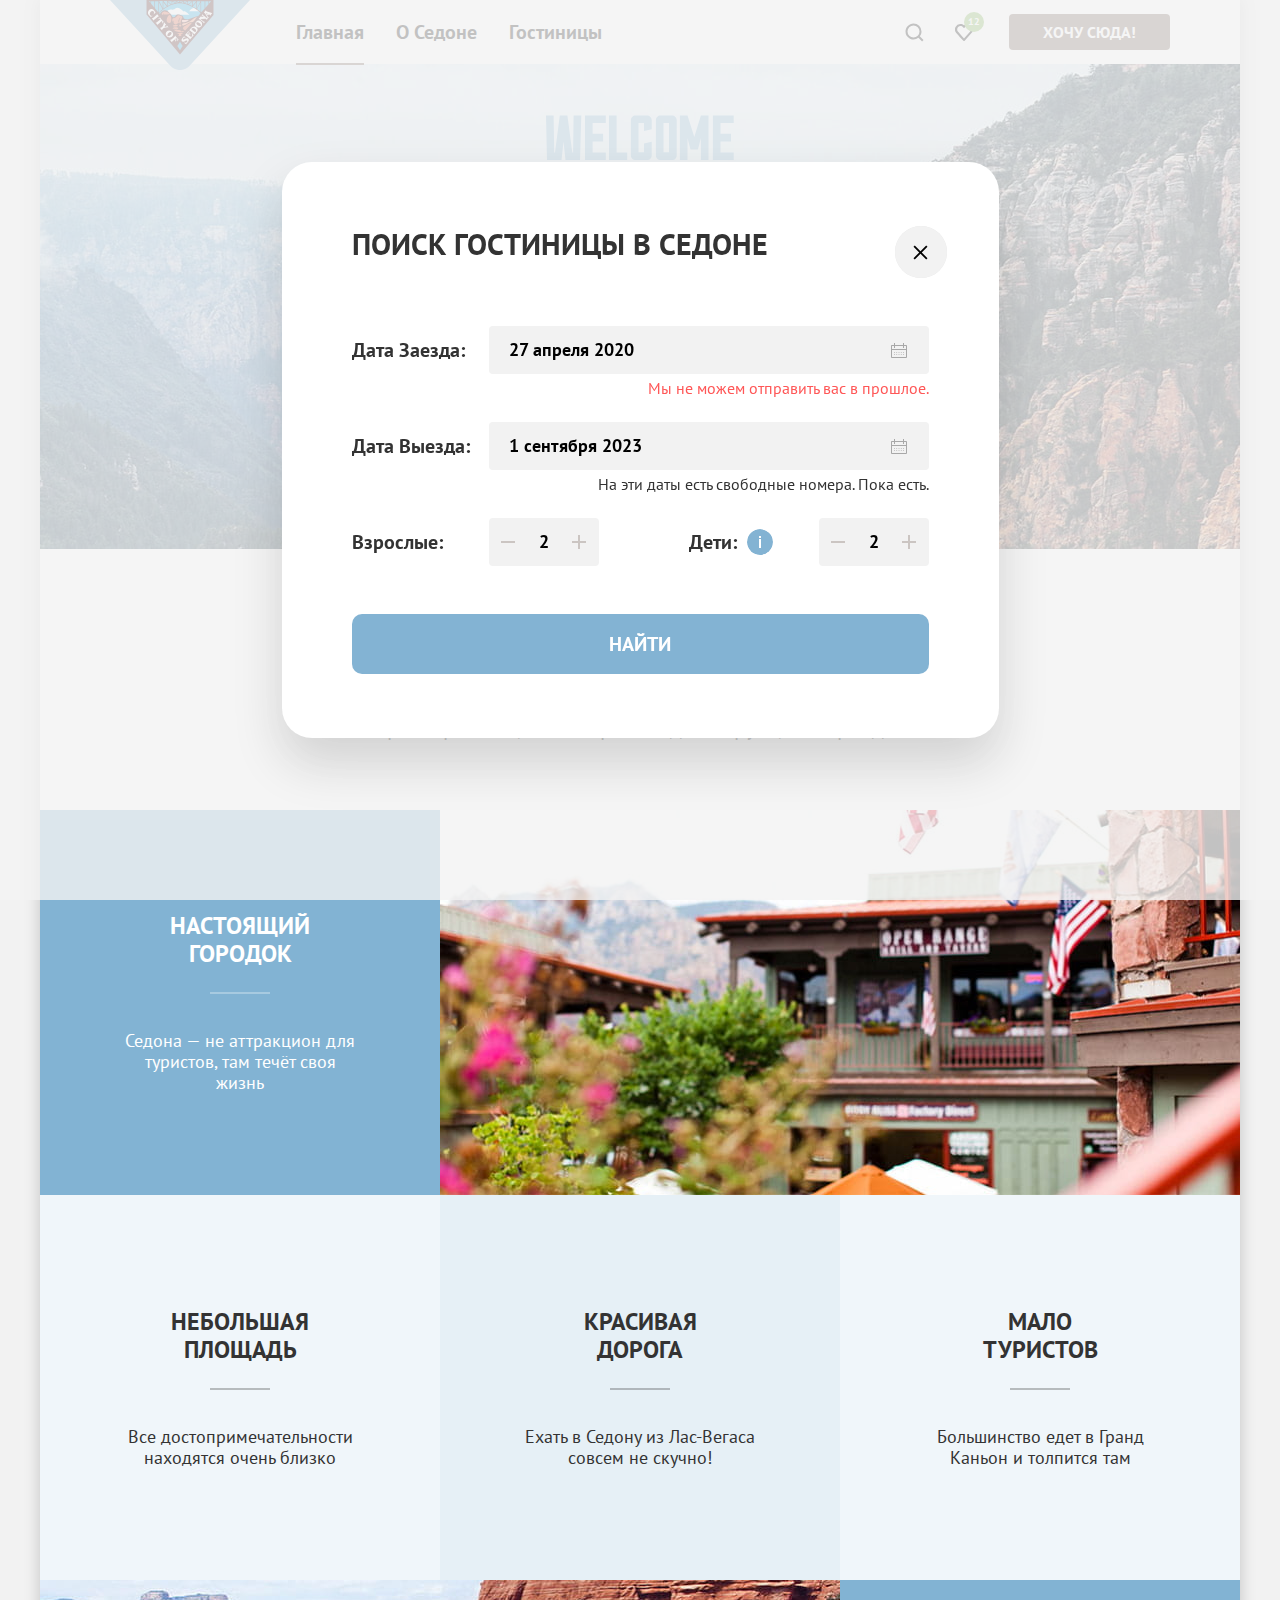
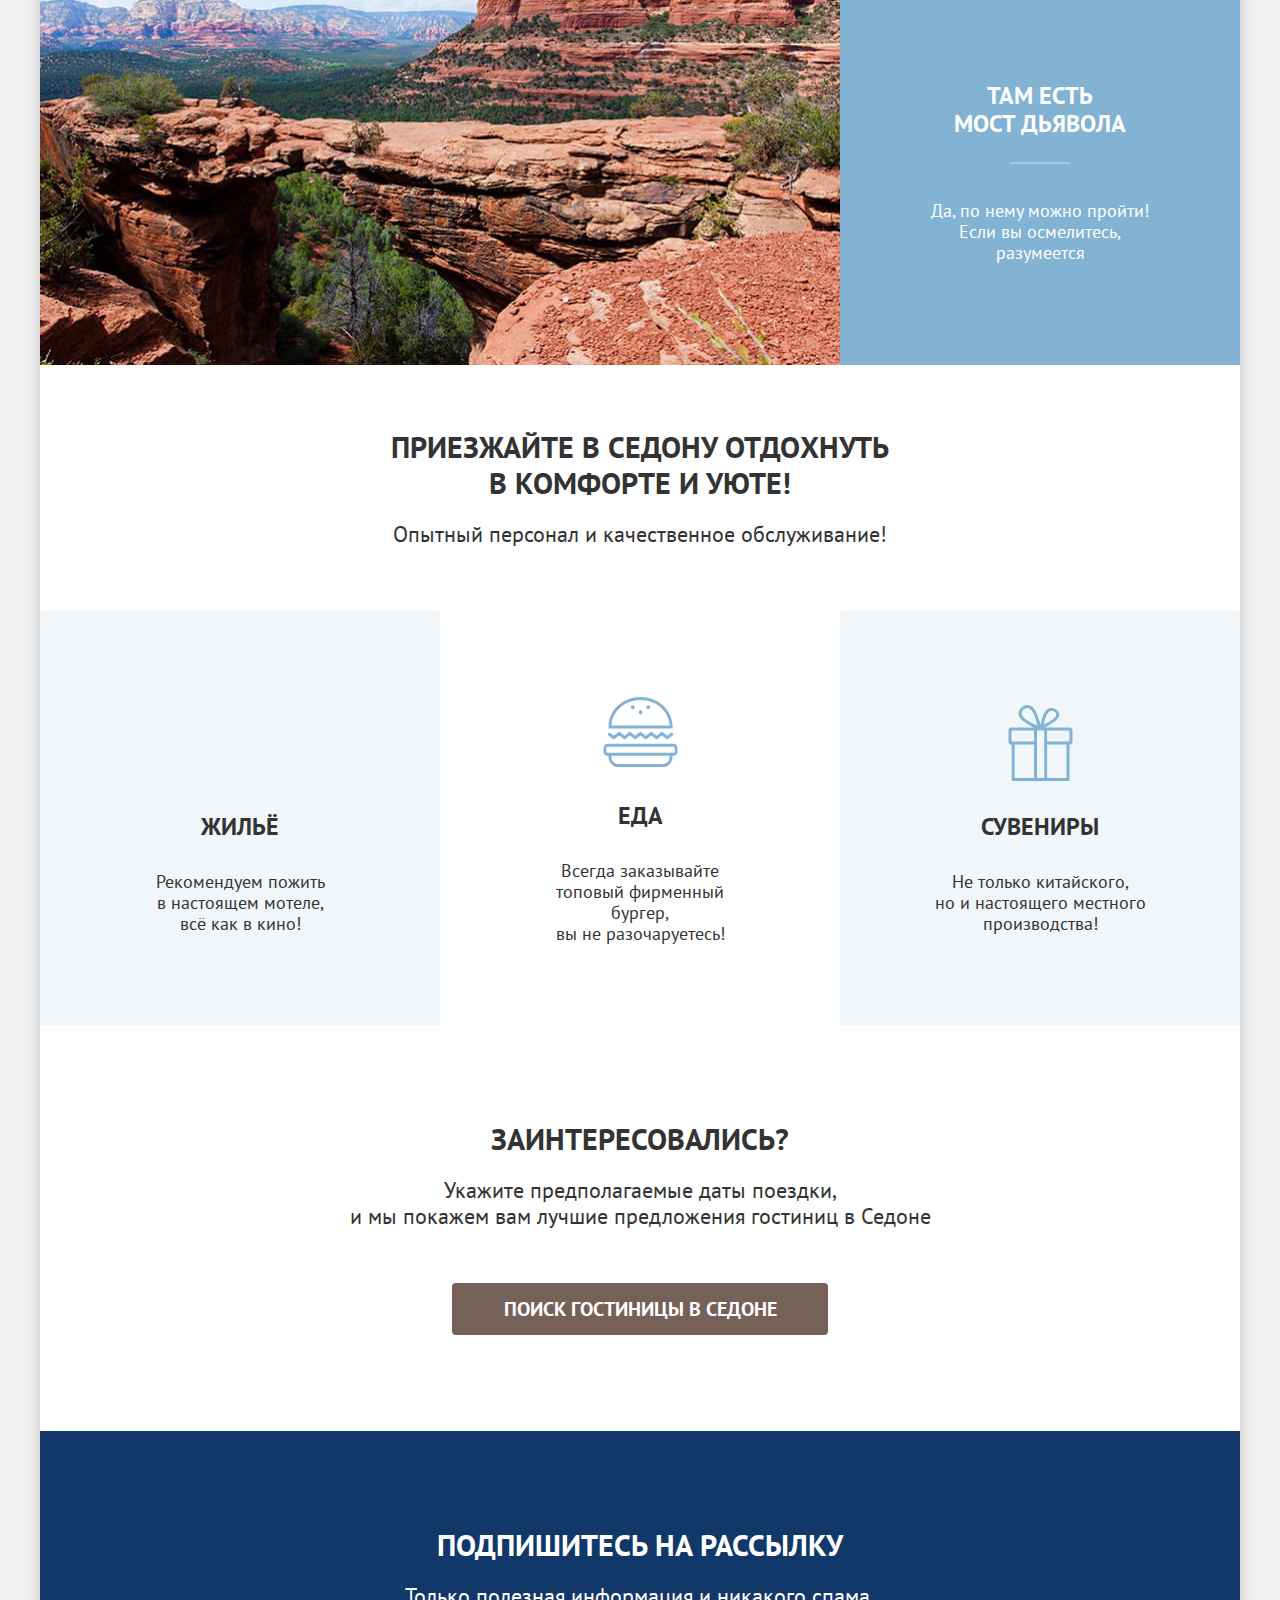
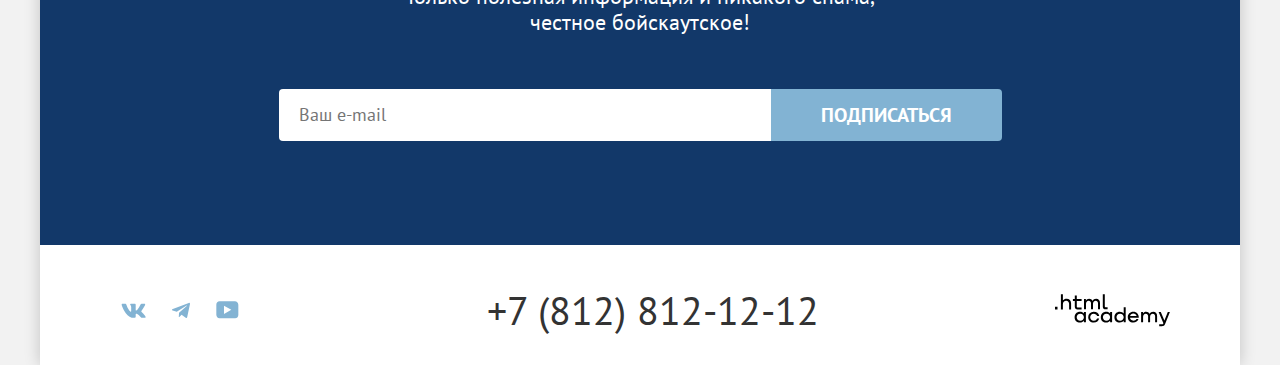
==== commit 81877389: "добавляет модальное окно и тултип" ====
--- a/index.html
+++ b/index.html
@@ -184,6 +184,57 @@
           <img src="images/footer/htmlacademy.svg" alt="Логотип HTML Academy." width="115px" height="33px">
         </a>
       </footer>
+      <div class="modal-container modal-container-close">
+        <section class="modal-hotels-search">
+          <div class="modal-close-button-wrapper">
+            <button class="modal-close-button">
+              <span class="visually-hidden">Закрыть</span>
+            </button>
+          </div>
+          <h2 class="modal-hotels-search-title">
+            Поиск гостиницы в Седоне
+          </h2>
+          <div class="modal-content-wrapper">
+            <form class="modal-date-form">
+              <label class="modal-date-label" for="modal-date-start">Дата заезда:
+
+                <input class="modal-date-input modal-input" type="text" id="modal-date-start" name="arrival date"
+                  placeholder="27 апреля 2020" required></label>
+              <p class="modal-date-description modal-date-error">Мы не можем отправить вас в прошлое.</p>
+              <label class="modal-date-label" for="modal-date-end">Дата выезда:
+
+                <input class="modal-date-input modal-input" type="text" id="modal-end-start" name="departure date"
+                  placeholder="1 сентября 2023"></label>
+              <p class="modal-date-description">На эти даты есть свободные номера. Пока есть.</p>
+              <div class="modal-family-wrapper">
+                <label class="modal-date-label" for="adults">Взрослые:
+                  <div class="modal-buttons-wrapper">
+                    <button class="modal-minus-button button" type="button"></button>
+                    <input class="modal-number-input modal-input" type="number" id="adults" name="adults" value="2"
+                      required>
+                    <button class="modal-plus-button button" type="button"></span></button>
+                  </div>
+                </label>
+                <label class="modal-date-label" for="childrens">Дети:
+                  <span class="tooltip">
+                    <button class="tooltip-button button" type="button">
+                    </button>
+                    <span class="tooltip-text">Укажите количество детей, которые будут с вами, возраст которых от 6 до
+                      18 лет. Дети до 6 лет размещаются бесплатно.</span>
+                  </span>
+                  <div class="modal-buttons-wrapper">
+                    <button class="modal-minus-button button" type="button"></button>
+                    <input class="modal-number-input modal-input" type="number" id="childrens" name="childrens"
+                      value="2">
+                    <button class="modal-plus-button button" type="button"></button>
+                  </div>
+                </label>
+              </div>
+              <button class="modal-search-button button" type="submit">Найти</button>
+            </form>
+          </div>
+        </section>
+      </div>
     </div>
   </body>
 
--- a/styles/styles.css
+++ b/styles/styles.css
@@ -674,15 +674,13 @@
 }
 
 .catalog-filter-list {
-  display: flex;
-  flex-wrap: wrap;
   padding: 0;
   margin: 0;
   list-style-type: none;
+  text-align: left;
 }
 
 .catalog-filter-group {
-  width: 155px;
   border: none;
   margin: 0;
   padding: 0;
@@ -728,15 +726,10 @@
   text-align: start;
 }
 
-.catalog-filter-list {
-  list-style-type: none;
-}
-
 .catalog-filter-item {
   font-size: 18px;
   line-height: 23px;
   font-weight: 400;
-  margin-right: 70px;
 }
 
 .catalog-filter-item:not(:last-child) {
@@ -753,10 +746,46 @@
   background-color: #ffffff;
 }
 
+.control-input[type="checkbox"]:checked ~ .control-mark {
+  width: 20px;
+  height: 20px;
+  border-radius: 4px;
+  mask-image: url("../images/catalog/check-mark.svg"), linear-gradient(#ffffff, #ffffff);
+  mask-repeat: no-repeat;
+  mask-position: center;
+  mask-composite: exclude;
+}
+
+.control-input[type="radio"]:checked ~ .control-mark {
+  width: 20px;
+  height: 20px;
+  border-radius: 50%;
+  mask-image: url("../images/catalog/radio-ellipse.svg"), linear-gradient(#ffffff, #ffffff);
+  mask-repeat: no-repeat;
+  mask-position: center;
+  mask-composite: exclude;
+}
+
 .control {
   position: relative;
   display: block;
-  padding-left: 16px;
+  padding-left: 36px;
+}
+
+.control-input[type="radio"] ~ .control-mark {
+  border-radius: 50%;
+}
+
+.control:hover {
+  opacity: 0.6;
+}
+
+.control-input:focus-visible + .control-mark {
+  outline: 3px solid #83b3d3;
+}
+
+.control:disabled {
+  opacity: 0.3;
 }
 
 .range-field {
@@ -952,8 +981,9 @@
 
 .sorting-select-control {
   padding: 12px 20px;
+  padding-right: 45px;
   margin-left: auto;
-  width: 292px;
+  min-width: 292px;
   font-family: inherit;
   font-size: 18px;
   font-weight: 400;
@@ -978,28 +1008,21 @@
   border-color: #68a2ca;
 }
 
-@supports not selector(:focus-visible) {
-  .sorting-select-control:focus {
-    border-color: #68a2ca;
-  }
-}
-
-.sorting-select-control:disabled {
+.sorting-select-control:disabled,
+.sorting-select-control:disabled:hover {
+  border-color: #000000;
   opacity: 0.3;
+  cursor: default;
 }
 
 .sort-button:hover {
   border-color: #000000;
+  outline: none;
 }
 
 .sort-button:focus-visible {
   border-color: #68a2ca;
-}
-
-@supports not selector(:focus-visible) {
-  .sort-button:focus {
-    border-color: #68a2ca;
-  }
+  outline: none;
 }
 
 .sort-button:active {
@@ -1149,24 +1172,25 @@
 .one-star {
   background-image: url("../images/catalog/star.svg");
   width: 18px;
-  background-repeat: repeat-x;
+  margin: 0;
+  background-repeat: space no-repeat;
   background-position-y: center;
 }
 
 .two-stars {
-  width: 36px;
+  width: 40px;
 }
 
 .three-stars {
-  width: 54px;
+  width: 60px;
 }
 
 .four-stars {
-  width: 72px;
+  width: 80px;
 }
 
 .five-stars {
-  width: 90px;
+  width: 100px;
 }
 
 /* pagination */
@@ -1298,12 +1322,6 @@
   filter: brightness(0) saturate(100%) invert(74%) sepia(8%) saturate(2531%) hue-rotate(173deg) brightness(82%) contrast(91%);
 }
 
-@supports not selector(:focus-visible) {
-  .socials-link:focus {
-    filter: brightness(0) saturate(100%) invert(74%) sepia(8%) saturate(2531%) hue-rotate(173deg) brightness(82%) contrast(91%);
-  }
-}
-
 .socials-link:active {
   opacity: 0.3;
 }
@@ -1314,12 +1332,6 @@
 
 .footer-contacts-address:focus-visible {
   color: #756157;
-}
-
-@supports not selector(:focus-visible) {
-  .footer-contacts-address:focus {
-    color: #756157;
-  }
 }
 
 .footer-contacts-address:active {
@@ -1335,13 +1347,303 @@
   filter: brightness(0) saturate(100%) invert(35%) sepia(40%) saturate(232%) hue-rotate(336deg) brightness(99%) contrast(84%);
 }
 
-@supports not selector(:focus-visible) {
-  .academy-logo:focus {
-    filter: brightness(0) saturate(100%) invert(35%) sepia(40%) saturate(232%) hue-rotate(336deg) brightness(99%) contrast(84%);
-  }
-}
-
 .academy-logo:active {
   filter: brightness(0) saturate(100%) invert(35%) sepia(40%) saturate(232%) hue-rotate(336deg) brightness(99%) contrast(84%);
   opacity: 0.3;
 }
+
+/* modal */
+
+.modal-container {
+  position: fixed;
+  top: 0;
+  left: 0;
+  display: flex;
+  width: 100%;
+  height: 100%;
+  background-color: rgba(242, 242, 242, 0.8);
+  text-align: left;
+  justify-content: space-between;
+}
+
+.modal-hotels-search {
+  position: relative;
+  margin: auto;
+  padding: 64px 70px;
+  background-color: #ffffff;
+  border-radius: 30px;
+  box-shadow: 0 25px 50px 0 rgba(0, 0, 0, 0.15);
+}
+
+.modal-content-wrapper {
+  display: flex;
+  flex-direction: column;
+}
+
+.modal-buttons-wrapper {
+  display: flex;
+  width: 110px;
+  margin-left: 28px;
+  background-color: #f2f2f2;
+  border-radius: 4px;
+}
+
+.modal-family-wrapper {
+  display: flex;
+  justify-content: space-between;
+}
+
+.modal-close-button-wrapper {
+  background-color: #e6e6e6;
+  position: absolute;
+  padding: 0;
+  top: 64px;
+  right: 52px;
+  width: 52px;
+  height: 52px;
+  border-radius: 50%;
+}
+
+.modal-close-button {
+  background-color: #f2f2f2;
+  background-image: url("../images/index/cross.svg");
+  background-repeat: no-repeat;
+  background-position: center;
+  cursor: pointer;
+  border-radius: 50%;
+  border: none;
+  width: 52px;
+  height: 52px;
+}
+
+.modal-hotels-search-title {
+  font-size: 30px;
+  line-height: 36px;
+  font-weight: 700;
+  text-transform: uppercase;
+  margin: 0;
+  margin-bottom: 64px;
+}
+
+.modal-date-description {
+  font-size: 16px;
+  margin: 0;
+  margin-bottom: 23px;
+  text-align: end;
+}
+
+.modal-date-error {
+  color: #ff5757;
+}
+
+.modal-date-label {
+  display: flex;
+  justify-content: space-between;
+  align-items: center;
+  column-gap: 18px;
+  font-size: 20px;
+  line-height: 24px;
+  font-weight: 700;
+  text-transform: capitalize;
+  margin: 0;
+  margin-bottom: 4px;
+}
+
+.modal-input {
+  font-family: inherit;
+  font-weight: 700;
+  font-size: 18px;
+  line-height: 24px;
+  border: none;
+  background-color: #f2f2f2;
+  border-radius: 4px;
+}
+
+.modal-input::-webkit-outer-spin-button,
+.modal-input::-webkit-inner-spin-button {
+  appearance: none;
+  margin: 0;
+  align-self: center;
+}
+
+.modal-date-input {
+  min-width: 400px;
+  padding: 12px 20px;
+  color: transparent;
+  background-image: url("../images/index/calendar.svg");
+  background-size: 16px;
+  background-position: right 22px center;
+  background-repeat: no-repeat;
+}
+
+.modal-date-input::placeholder {
+  color: #000000;
+}
+
+.modal-date-input:hover::placeholder,
+.modal-date-input:focus-visible::placeholder {
+  opacity: 0.6;
+}
+
+.modal-date-input:hover {
+  background-color: #e6e6e6;
+}
+
+.modal-date-input:focus-visible {
+  background-color: #e6e6e6;
+  outline: 3px solid #82b3d3;
+}
+
+.modal-date-input:active {
+  background-color: #e6e6e6;
+}
+
+.modal-number-input {
+  padding: 12px 0;
+  width: 31px;
+  border-radius: 0;
+  text-align: center;
+}
+
+.modal-minus-button,
+.modal-plus-button {
+  width: 20px;
+  height: 20px;
+  margin: auto;
+  padding: 10px;
+  background-color: transparent;
+}
+
+.modal-minus-button {
+  background-image: url("../images/index/minus.svg");
+  background-position: center;
+  background-repeat: no-repeat;
+  opacity: 0.3;
+}
+
+.modal-plus-button {
+  background-image: url("../images/index/plus.svg");
+  background-position: center;
+  background-repeat: no-repeat;
+  opacity: 0.3;
+}
+
+.modal-minus-button:hover,
+.modal-plus-button:hover {
+  filter: brightness(0%);
+  opacity: 1.0;
+}
+
+.modal-minus-button:focus-visible {
+  opacity: 1.0;
+  outline: 3px solid #82b3d3;
+  background-image: url("../images/index/minus-black.svg");
+}
+
+.modal-plus-button:focus-visible {
+  opacity: 1.0;
+  outline: 3px solid #82b3d3;
+  background-image: url("../images/index/plus-black.svg");
+}
+
+.modal-minus-button:active,
+.modal-plus-button:active {
+  opacity: 0.3;
+}
+
+.modal-close-button:hover {
+  background-color: #e6e6e6;
+}
+
+.modal-close-button:focus-visible {
+  background-color: #e6e6e6;
+  outline: 3px solid #82b3d3;
+}
+
+.modal-close-button:active {
+  opacity: 0.3;
+}
+
+.modal-search-button {
+  border-radius: 10px;
+  width: 577px;
+  padding: 18px 50px;
+  font-size: 20px;
+  line-height: 24px;
+  margin-top: 44px;
+  background-color: #83b3d3;
+}
+
+.modal-search-button:hover {
+  background-color: #68a2ca;
+}
+
+.modal-search-button:focus-visible {
+  background-color: #68a2ca;
+}
+
+.modal-search-button:active {
+  background-color: #68a2ca;
+  color: rgba(255, 255, 255, 0.3);
+}
+
+.tooltip {
+  margin-left: -8px;
+  position: relative;
+}
+
+.tooltip-button {
+  width: 26px;
+  height: 26px;
+  border-radius: 50%;
+  mask-image: url("../images/index/tooltip.svg"), linear-gradient(#ffffff, #ffffff);
+  mask-repeat: no-repeat;
+  mask-position: center;
+  mask-composite: exclude;
+  background-color: #83b3d3;
+  border: none;
+}
+
+.tooltip-text {
+  position: absolute;
+  top: 100%;
+  margin-top: 19px;
+  background-color: #333333;
+  color: #ffffff;
+  font-size: 16px;
+  line-height: 20px;
+  font-weight: 400;
+  text-transform: none;
+  padding: 15px 18px 18px 22px;
+  border-radius: 10px;
+  display: none;
+  width: 216px;
+  box-shadow: 0 15px 30px 0 rgba(0, 0, 0, 0.3);
+  left: 50%;
+  transform: translateX(-50%);
+  z-index: 1;
+}
+
+.tooltip-text::after {
+  position: absolute;
+  content: "";
+  width: 19px;
+  height: 19px;
+  background-color: #333333;
+  left: 50%;
+  top: -8px;
+  transform: translateX(-50%) rotate(45deg);
+}
+
+.tooltip-button:hover + .tooltip-text,
+.tooltip-button:focus-visible + .tooltip-text {
+  display: block;
+}
+
+.modal-container-close {
+  display: non;
+}
+
+input::-webkit-calendar-picker-indicator {
+  opacity: 0;
+}
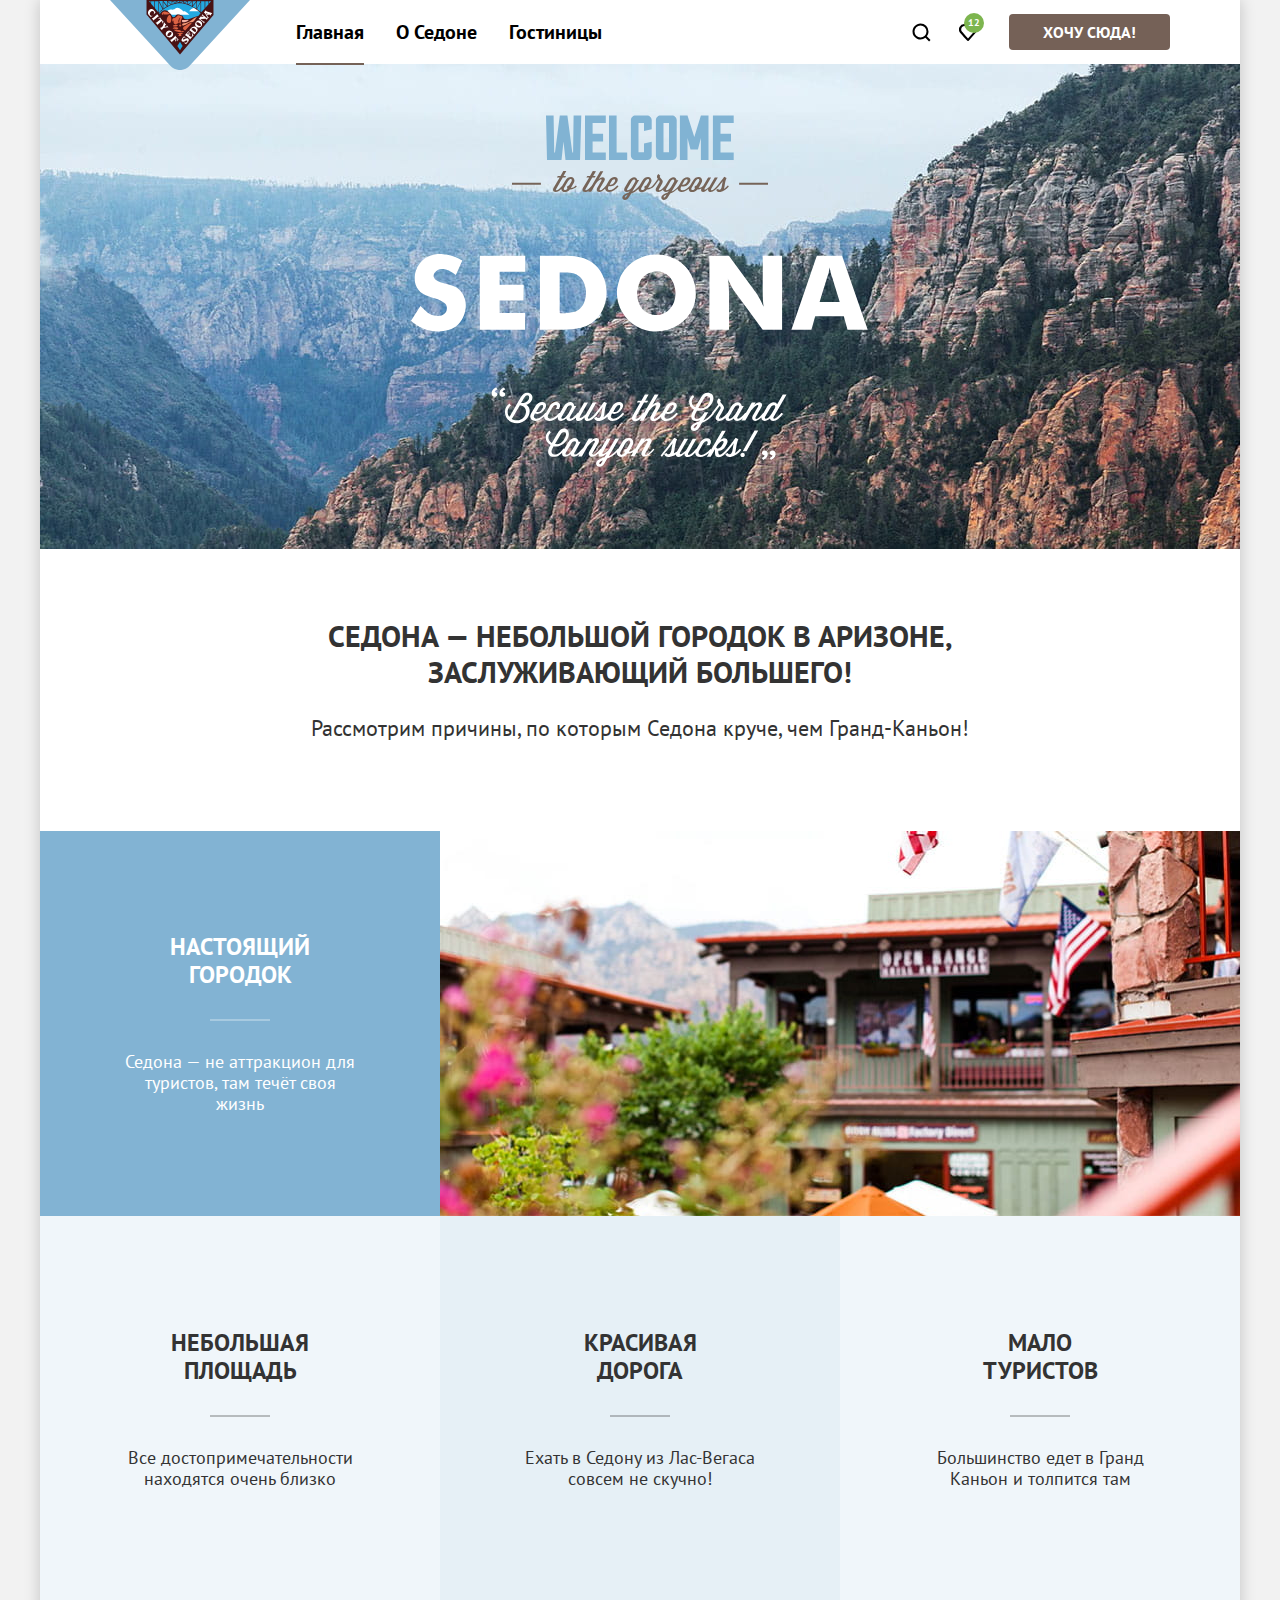
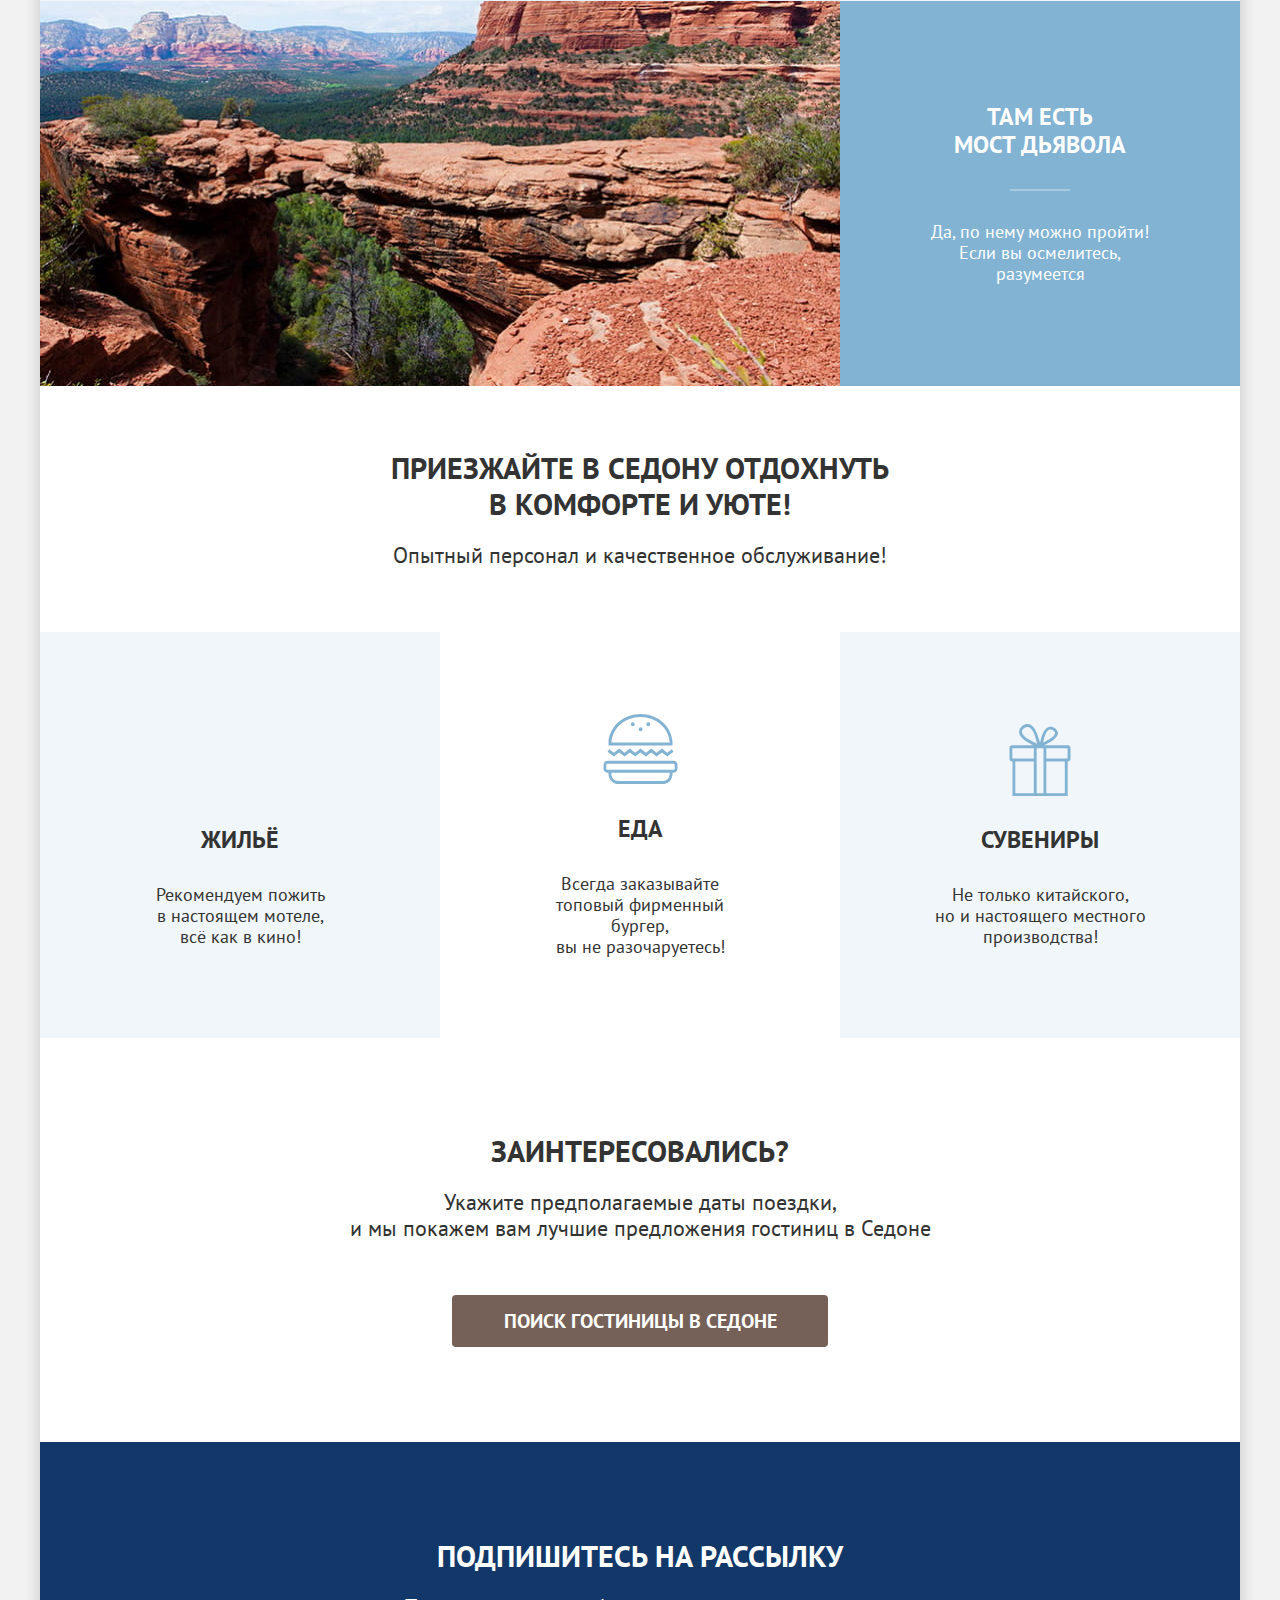
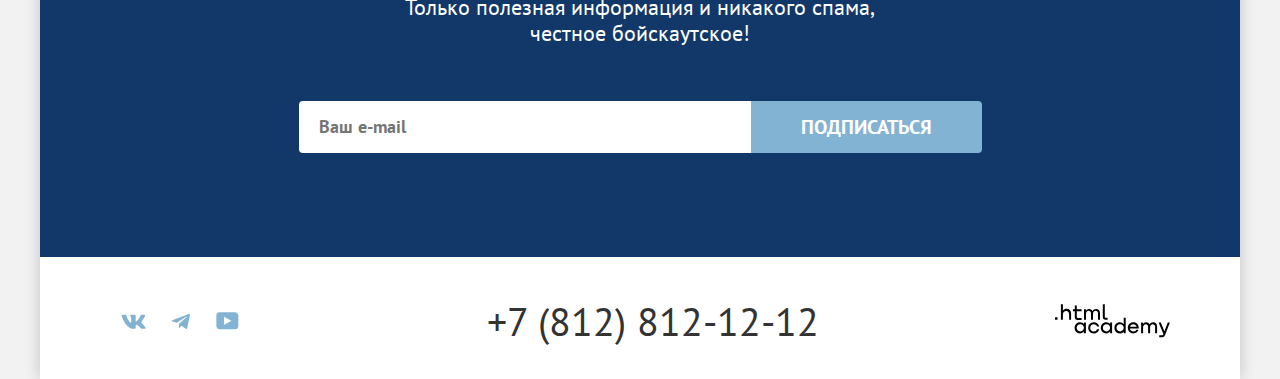
==== commit 95a59ddd: "подготавливает к защите" ====
--- a/index.html
+++ b/index.html
@@ -4,6 +4,7 @@
   <head>
     <meta charset="utf-8">
     <link rel="stylesheet" href="styles/styles.css">
+    <link rel="icon" type="image/png" sizes="32x32" href="images/header/favicon.ico">
     <title>Седона: городок в Аризоне.</title>
   </head>
 
@@ -34,17 +35,17 @@
           <ul class="navigation-list navigation-user">
             <li class="navigation-item">
               <a class="navigation-link navigation-finder" href="#">
-                <span class="visually-hidden">Поиск</span>
+                <span class="visually-hidden">Поиск.</span>
               </a>
             </li>
             <li class="navigation-item">
               <a class="navigation-link" href="#">
-                <span class="visually-hidden navigation-fav">Добавлено в избранное</span>
+                <span class="visually-hidden navigation-fav">Добавлено в избранное.</span>
                 <span class="likes-number">12</span>
               </a>
             </li>
             <li class="navigation-item">
-              <a class="navigation-link navigation-button" href="#">
+              <a class="navigation-button button" href="#">
                 Хочу сюда!
               </a>
             </li>
@@ -54,13 +55,13 @@
       <main class="main-index main-container">
         <section class="hero">
           <div class="hero-background">
-            <img class="hero-image" src="images/index/welcome.svg" alt="Добро пожаловать в седону!" width="458px"
-              height="352px">
+            <img class="hero-image" src="images/index/welcome.svg" alt="Добро пожаловать в седону!" width="458"
+              height="352">
             <h1 class="visually-hidden">Седона - городок в Аризоне!</h1>
           </div>
         </section>
         <section class="advantages">
-          <h2 class="visually-hidden">Преимущества</h2>
+          <h2 class="visually-hidden">Преимущества.</h2>
           <div class="advantages-main-title-wrapper">
             <p class="advantages-main-title main-title">Седона — небольшой городок в Аризоне,<br> заслуживающий
               большего!
@@ -77,7 +78,7 @@
                 </p>
               </div>
               <img class="advantages-img" src="images/index/photo-1.jpg" alt="Домики на фоне деревьев и гор."
-                width="800px" height="385px">
+                width="800" height="385">
             </li>
             <li class="advantages-item background-color-light">
               <div class="advantages-wrapper">
@@ -104,8 +105,8 @@
               </div>
             </li>
             <li class="advantages-item background-color-dark">
-              <img class="advantages-img" src="images/index/photo-2.jpg" alt="Вид на каньон и мост дьявола."
-                width="800px" height="385px">
+              <img class="advantages-img" src="images/index/photo-2.jpg" alt="Вид на каньон и мост дьявола." width="800"
+                height="385">
               <div class="advantages-wrapper">
                 <h3 class="advantages-title">Там есть<br> мост дьявола</h3>
                 <p class="advantages-description">
@@ -116,7 +117,7 @@
           </ul>
         </section>
         <section class="services">
-          <h2 class="visually-hidden">Инфраструктура</h2>
+          <h2 class="visually-hidden">Инфраструктура.</h2>
           <div class="services-main-title-wrapper">
             <p class="services-main-title main-title">Приезжайте в Седону отдохнуть<br> в комфорте и уюте!</p>
             <p class="services-main-description main-description">Опытный персонал и качественное обслуживание!</p>
@@ -138,7 +139,7 @@
           </ul>
         </section>
         <section class="hotels-search">
-          <h2 class="visually-hidden">Поиск Гостиницы</h2>
+          <h2 class="visually-hidden">Поиск Гостиницы.</h2>
           <p class="hotels-search-title main-title">Заинтересовались?</p>
           <p class="hotels-search-description main-description">Укажите предполагаемые даты поездки,<br> и мы покажем
             вам
@@ -152,87 +153,110 @@
           <p class="subscribe-title-description main-description">Только полезная информация и никакого спама,<br>
             честное бойскаутское!</p>
           <form class="subscribe-form" action="https://echo.htmlacademy.ru/" method="post">
-            <label class="visually-hidden" for="subscribe-email">Укажите вашу электронную почту</label>
-            <input type="email" class="subscribe-field subscribe-field-img" name="subscribe-email" id="subscribe-email"
-              class="email-field" placeholder="Ваш e-mail" required>
-            <button class="navigation-link subscribe-button" type="submit">Подписаться</button>
+            <label class="visually-hidden" for="subscribe-email">Укажите вашу электронную почту.</label>
+            <input class="subscribe-field subscribe-field-img input-field" type="email" name="subscribe-email"
+              id="subscribe-email" placeholder="Ваш e-mail" required>
+            <button class="subscribe-button button" type="submit">Подписаться</button>
           </form>
         </section>
       </main>
       <footer class="page-footer">
         <section class="socials">
-          <h2 class="visually-hidden">Социальные сети</h2>
+          <h2 class="visually-hidden">Социальные сети.</h2>
           <ul class="socials-list">
             <li class="socials-item">
               <a class="socials-link vk-logo" href="https://vk.com/htmlacademy">
-                <span class="visually-hidden">В Контакте</span></a>
+                <span class="visually-hidden">В Контакте.</span></a>
             </li>
             <li class="socials-item">
               <a class="socials-link telegram-logo" href="https://t.me/htmlacademy">
-                <span class="visually-hidden" lang="en">Telegram</span></a>
+                <span class="visually-hidden" lang="en">Telegram.</span></a>
             </li>
             <li class="socials-item">
               <a class="socials-link yt-logo" href="https://www.youtube.com/user/htmlacademyru">
-                <span class="visually-hidden" lang="en">YouTube</span></a>
+                <span class="visually-hidden" lang="en">YouTube.</span></a>
             </li>
           </ul>
         </section>
         <address class="footer-contacts-address">
           <a class="contacts-phone" href="tel:88128121212">+7 (812) 812-12-12</a>
         </address>
-        <a class="academy-logo" href="https://www.htmlacademy.ru">
-          <img src="images/footer/htmlacademy.svg" alt="Логотип HTML Academy." width="115px" height="33px">
+        <a class="academy-logo" href="https://www.htmlacademy.ru" aria-label="Логотип HTML Academy.">
+          <svg xmlns="http://www.w3.org/2000/svg" width="115" height="34" fill="currentColor" role="img"
+            viewBox="0 0 115 34">
+            <path
+              d="M0 13.26v2.6h2.5v-2.6H0Zm11.6-8.4c-1.6 0-2.8.7-3.6 1.7h-.1V.36h-2v15.5h2v-5.3c0-2.1 1.3-3.6 3.3-3.6 1.8 0 2.9 1.4 2.9 3.2v5.7h2v-6.1c.1-3-1.8-4.9-4.5-4.9Zm15 .3h-4.8v-3.7h-2v3.8h-1.9v2h1.9v6c0 1.7 1 2.7 2.7 2.7h4.1v-2h-3.7c-.7 0-1.1-.4-1.1-1.1v-5.7h4.8v-2Zm14.5-.2c-1.6 0-2.9.8-3.5 2.1h-.1c-.6-1.2-1.8-2.1-3.4-2.1-1.4 0-2.5.8-3.1 1.8h-.1v-1.6H29v10.6h2v-5.4c0-2 1-3.5 2.6-3.5 1.5 0 2.4 1 2.4 2.6v6.3h2v-5.6c0-2.4 1.4-3.3 2.6-3.3 1.5 0 2.4 1 2.4 2.6v6.3h2v-6.5c.1-2.5-1.4-4.3-3.9-4.3Zm6.7 8.1c0 1.7 1 2.7 2.8 2.7h2v-2h-1.7c-.7 0-1.1-.4-1.1-1.1V.36h-2v12.7Zm-18.9 7c-.9-1.1-2.2-1.8-3.9-1.8-3.1 0-5.4 2.3-5.4 5.6s2.3 5.6 5.4 5.6c1.8 0 3-.8 3.8-1.9h.1v1.6h2v-10.6h-2v1.5Zm-3.6 7.4c-2.2 0-3.6-1.6-3.6-3.6s1.4-3.6 3.6-3.6 3.6 1.6 3.6 3.6c0 1.9-1.4 3.6-3.6 3.6Zm18.9-5.1c-.5-2.4-2.6-4.1-5.4-4.1a5.4 5.4 0 0 0-5.6 5.6c0 3.1 2.2 5.6 5.6 5.6 2.8 0 4.9-1.8 5.4-4.2h-2.1a3.4 3.4 0 0 1-3.3 2.3c-2.2 0-3.6-1.6-3.6-3.6s1.4-3.6 3.6-3.6c1.6 0 2.8 1 3.3 2.2h2.1v-.2Zm10.9-2.3c-.9-1.1-2.2-1.8-3.9-1.8-3.1 0-5.4 2.3-5.4 5.6s2.3 5.6 5.4 5.6c1.8 0 3-.8 3.8-1.9h.1v1.6h2v-10.6h-2v1.5Zm-3.6 7.4c-2.2 0-3.6-1.6-3.6-3.6s1.4-3.6 3.6-3.6 3.6 1.6 3.6 3.6c0 1.9-1.5 3.6-3.6 3.6Zm17.2-7.3c-.9-1.1-2.2-1.9-3.9-1.9-3.1 0-5.4 2.3-5.4 5.6s2.2 5.6 5.4 5.6c1.7 0 3-.8 3.8-1.8h.1v1.5h2v-15.4h-2v6.4Zm-3.6 7.3c-2.2 0-3.6-1.6-3.6-3.6s1.4-3.6 3.6-3.6 3.6 1.6 3.6 3.6c-.1 2-1.5 3.6-3.6 3.6Zm13.2-9.2c-3.3 0-5.5 2.5-5.5 5.6 0 3 2.1 5.6 5.5 5.6 2.5 0 4.5-1.3 5.2-3.6h-2.1c-.5 1-1.6 1.6-3 1.6-1.9 0-3.3-1.3-3.4-2.9h8.8c.2-3.6-2-6.3-5.5-6.3Zm0 1.9c1.7 0 3 1 3.3 2.6h-6.5c.3-1.5 1.5-2.6 3.2-2.6Zm19.9-1.9c-1.6 0-2.9.8-3.6 2h-.1c-.6-1.2-1.8-2-3.4-2-1.4 0-2.5.7-3.1 1.8v-1.5h-1.9v10.6h2v-5.4c0-2 1-3.4 2.6-3.5 1.5 0 2.4 1 2.4 2.6v6.3h2v-5.6c0-2.4 1.4-3.3 2.6-3.3 1.5 0 2.4 1 2.4 2.6v6.3h2v-6.5c.1-2.6-1.4-4.4-3.9-4.4Zm11.2 9.1-3.6-8.9h-2.2l4.8 11.6c-.3.9-.7 1.2-1.7 1.2h-2.5v2h2.5c1.8 0 2.8-.8 3.5-2.6l4.7-12.2h-2.1l-3.4 8.9Z" />
+          </svg>
         </a>
       </footer>
       <div class="modal-container modal-container-close">
         <section class="modal-hotels-search">
-          <div class="modal-close-button-wrapper">
-            <button class="modal-close-button">
-              <span class="visually-hidden">Закрыть</span>
-            </button>
-          </div>
+          <button class="modal-close-button" type="button">
+            <span class="visually-hidden">Закрыть.</span>
+            <svg width="15" height="15" xmlns="http://www.w3.org/2000/svg" fill="currentColor" role="img">
+              <path
+                d="M14.5 1.78 13.2.5l-5.7 5.7L1.77.5.5 1.79l5.7 5.7-5.7 5.7 1.3 1.3 5.7-5.7 5.7 5.7 1.3-1.3-5.7-5.7 5.7-5.7Z" />
+            </svg>
+          </button>
           <h2 class="modal-hotels-search-title">
             Поиск гостиницы в Седоне
           </h2>
-          <div class="modal-content-wrapper">
-            <form class="modal-date-form">
-              <label class="modal-date-label" for="modal-date-start">Дата заезда:
-
-                <input class="modal-date-input modal-input" type="text" id="modal-date-start" name="arrival date"
-                  placeholder="27 апреля 2020" required></label>
-              <p class="modal-date-description modal-date-error">Мы не можем отправить вас в прошлое.</p>
-              <label class="modal-date-label" for="modal-date-end">Дата выезда:
-
-                <input class="modal-date-input modal-input" type="text" id="modal-end-start" name="departure date"
-                  placeholder="1 сентября 2023"></label>
-              <p class="modal-date-description">На эти даты есть свободные номера. Пока есть.</p>
-              <div class="modal-family-wrapper">
-                <label class="modal-date-label" for="adults">Взрослые:
-                  <div class="modal-buttons-wrapper">
-                    <button class="modal-minus-button button" type="button"></button>
-                    <input class="modal-number-input modal-input" type="number" id="adults" name="adults" value="2"
-                      required>
-                    <button class="modal-plus-button button" type="button"></span></button>
-                  </div>
-                </label>
-                <label class="modal-date-label" for="childrens">Дети:
-                  <span class="tooltip">
-                    <button class="tooltip-button button" type="button">
-                    </button>
-                    <span class="tooltip-text">Укажите количество детей, которые будут с вами, возраст которых от 6 до
-                      18 лет. Дети до 6 лет размещаются бесплатно.</span>
-                  </span>
-                  <div class="modal-buttons-wrapper">
-                    <button class="modal-minus-button button" type="button"></button>
-                    <input class="modal-number-input modal-input" type="number" id="childrens" name="childrens"
-                      value="2">
-                    <button class="modal-plus-button button" type="button"></button>
-                  </div>
-                </label>
-              </div>
-              <button class="modal-search-button button" type="submit">Найти</button>
-            </form>
-          </div>
+          <form class="modal-date-form" action="https://echo.htmlacademy.ru/" method="post">
+            <label class="modal-date-label" for="modal-date-start">Дата заезда:
+              <input class="modal-date-input input-field" type="text" id="modal-date-start" name="arrival date"
+                placeholder="27 апреля 2020" required></label>
+            <p class="modal-date-description modal-date-error">Мы не можем отправить вас в прошлое.</p>
+            <label class="modal-date-label" for="modal-date-end">Дата выезда:
+              <input class="modal-date-input input-field" type="text" id="modal-date-end" name="departure date"
+                placeholder="1 сентября 2023"></label>
+            <p class="modal-date-description">На эти даты есть свободные номера. Пока есть.</p>
+            <div class="modal-family-wrapper">
+              <label class="modal-date-label modal-label-adults" for="adults">Взрослые:</label>
+              <div class="modal-buttons-wrapper">
+                <button class="modal-minus-button button" type="button">
+                  <span class="visually-hidden">Минус.</span>
+                  <svg xmlns="http://www.w3.org/2000/svg" width="20" height="20" fill="currentColor" viewBox="-3 0 20 2"
+                    role="img">
+                    <path d="M0 0v2h14V0H0Z" />
+                  </svg>
+                </button>
+                <input class="modal-number-input input-field" type="number" id="adults" name="adults" value="2"
+                  required>
+                <button class="modal-plus-button button" type="button">
+                  <span class="visually-hidden">Плюс.</span>
+                  <svg xmlns="http://www.w3.org/2000/svg" width="20" height="20" fill="currentColor"
+                    viewBox="-3 -3 20 20" role="img">
+                    <path d="M14 6H8V0H6v6H0v2h6v6h2V8h6V6Z" />
+                  </svg>
+                </button>
+              </div>
+              <label class="modal-date-label modal-label-childrens" for="childrens">Дети:</label>
+              <span class="tooltip">
+                <button class="tooltip-button button" type="button">
+                </button>
+                <span class="tooltip-text">Укажите количество детей, которые будут с вами, возраст которых от 6 до
+                  18 лет. Дети до 6 лет размещаются бесплатно.</span>
+              </span>
+              <div class="modal-buttons-wrapper">
+                <button class="modal-minus-button button" type="button">
+                  <span class="visually-hidden">Минус.</span>
+                  <svg xmlns="http://www.w3.org/2000/svg" width="20" height="20" fill="currentColor" viewBox="-3 0 20 2"
+                    role="img">
+                    <path d="M0 0v2h14V0H0Z" />
+                  </svg>
+                </button>
+                <input class="modal-number-input input-field" type="number" id="childrens" name="childrens" value="2">
+                <button class="modal-plus-button button" type="button">
+                  <span class="visually-hidden">Плюс.</span>
+                  <svg xmlns="http://www.w3.org/2000/svg" width="20" height="20" fill="currentColor"
+                    viewBox="-3 -3 20 20" role="img">
+                    <path d="M14 6H8V0H6v6H0v2h6v6h2V8h6V6Z" />
+                  </svg>
+                </button>
+              </div>
+            </div>
+            <button class="modal-search-button button" type="submit">Найти</button>
+          </form>
         </section>
       </div>
     </div>
--- a/styles/styles.css
+++ b/styles/styles.css
@@ -19,23 +19,25 @@
 }
 
 body {
-  margin: 0;
   display: flex;
   flex-direction: column;
   min-height: 100%;
+  margin: 0;
   font-family: "PT Sans", sans-serif;
   font-size: 18px;
   line-height: 21px;
+  font-weight: 700;
   text-align: center;
   color: #333333;
   background-color: #f2f2f2;
 }
 
 .container {
+  width: 1200px;
+  min-height: 100%;
   margin: 0 auto;
-  width: 1200px;
   background-color: #ffffff;
-  min-height: 100%;
+
   box-shadow: 0 0 15px 0 rgba(0, 0, 0, 0.2);
 }
 
@@ -65,20 +67,20 @@
 
 .button {
   display: block;
-  color: #ffffff;
+  padding-top: 8px;
+  padding-bottom: 8px;
+  font-family: inherit;
   font-size: 16px;
   line-height: 20px;
-  font-weight: 700;
+  font-weight: inherit;
+  text-align: center;
+  color: #ffffff;
+  background-color: #82b3d3;
   text-transform: uppercase;
   border-radius: 4px;
   border: none;
   cursor: pointer;
-  padding-top: 8px;
-  padding-bottom: 8px;
-  font-family: inherit;
-  background-color: #82b3d3;
   text-decoration: none;
-  text-align: center;
   outline: none;
 }
 
@@ -92,15 +94,6 @@
 .hotels-search-button:focus-visible,
 .catalog-card-link-detailed:focus-visible {
   background-color: #615048;
-}
-
-@supports not selector(:focus-visible) {
-
-  .navigation-button:focus,
-  .hotels-search-button:focus,
-  .catalog-card-link-detailed:focus {
-    background-color: #615048;
-  }
 }
 
 .navigation-button:active,
@@ -116,6 +109,7 @@
 .hotels-search-button:disabled,
 .catalog-card-link-detailed {
   background-color: #e5e5e5;
+  cursor: default;
 }
 
 .subscribe-button:hover,
@@ -130,16 +124,6 @@
 .pagination-link:focus-visible,
 .button-apply:focus-visible {
   background-color: #68a2ca;
-}
-
-@supports not selector(:focus-visible) {
-
-  .subscribe-button:focus,
-  .catalog-card-button-fav:focus,
-  .pagination-link:focus,
-  .button-apply:focus {
-    background-color: #68a2ca;
-  }
 }
 
 .subscribe-button:active,
@@ -158,12 +142,6 @@
   background-color: #6c9e42;
 }
 
-@supports not selector(:focus-visible) {
-  .catalog-card-button-selected:focus {
-    background-color: #6c9e42;
-  }
-}
-
 .catalog-card-button-selected:active {
   background-color: #7db54f;
   color: rgba(255, 255, 255, 0.3);
@@ -175,12 +153,6 @@
 
 .button-reset:focus-visible {
   outline: 3px solid #83b3d3;
-}
-
-@supports not selector(:focus-visible) {
-  .button-reset:focus {
-    outline: 3px solid #83b3d3;
-  }
 }
 
 .button-reset:active {
@@ -194,12 +166,6 @@
   color: #000000;
 }
 
-@supports not selector(:focus-visible) {
-  .pagination-current:focus {
-    background-color: #f2f2f2;
-  }
-}
-
 .pagination-next:hover,
 .pagination-next:focus-visible,
 .pagination-next:active {
@@ -207,12 +173,6 @@
   color: #000000;
 }
 
-@supports not selector(:focus-visible) {
-  .pagination-next:focus {
-    background-color: transparent;
-  }
-}
-
 /* Navigation */
 
 .navigation {
@@ -230,6 +190,7 @@
   text-decoration: underline;
   text-underline-offset: 21px;
   text-decoration-color: #000000;
+  cursor: default;
 }
 
 .navigation-link-current::before {
@@ -279,33 +240,30 @@
 }
 
 .navigation-link:focus-visible {
-  outline: 2px solid #68a2ca;
+  outline: 3px solid #68a2ca;
+  border-radius: 20px;
   outline-offset: -10px;
 }
 
-.navigation-button:focus-visible {
-  outline-offset: 0;
-}
-
+.navigation-button:focus-visible,
 .header-logo:focus-visible {
-  outline: 2px solid #68a2ca;
-  outline-offset: -10px;
+  outline: 3px solid #68a2ca;
 }
 
 .navigation-user .navigation-link {
   min-width: 18px;
-  min-height: 20px;
+  min-height: 18px;
 }
 
 .navigation-user .navigation-item:nth-child(1) .navigation-link {
   background-image: url("../images/header/finder.svg");
-  background-position: center;
+  background-position: 23px center;
   background-repeat: no-repeat;
 }
 
 .navigation-user .navigation-item:nth-child(2) .navigation-link {
   background-image: url("../images/header/like.svg");
-  background-position: center;
+  background-position: 20px center;
   background-repeat: no-repeat;
   margin-right: 20px;
   position: relative;
@@ -313,30 +271,24 @@
 
 .likes-number {
   position: absolute;
+  right: 5px;
+  top: 10px;
+  max-width: 20px;
+  max-height: 20px;
   padding: 5px 4px;
+  border-radius: 50%;
   color: #ffffff;
   font-size: 10px;
   line-height: 10px;
   text-align: center;
-  right: 5px;
-  top: 10px;
-  max-width: 20px;
-  max-height: 20px;
-  border-radius: 50%;
   background-color: #7db54f;
 }
 
 .navigation-button {
+  display: inline-block;
   background-color: #756157;
-  color: #ffffff;
-  min-width: 160px;
-  font-size: 16px;
-  line-height: 20px;
-  font-weight: 700;
+  max-width: 200px;
   padding: 8px 34px;
-  text-transform: uppercase;
-  border-radius: 4px;
-  border: none;
 }
 
 .hero-background {
@@ -371,19 +323,20 @@
 }
 
 .advantages-wrapper {
-  min-height: 385px;
-  width: 400px;
-  padding: 85px;
   display: flex;
   flex-direction: column;
   box-sizing: border-box;
   align-items: center;
   justify-content: center;
+  min-height: 385px;
+  width: 400px;
+  padding: 85px;
 }
 
 .advantages-main-title-wrapper {
   padding: 69px;
   margin: 0 auto;
+  margin-bottom: 21px;
 }
 
 .advantages-item {
@@ -398,12 +351,12 @@
 }
 
 .advantages-main-title {
+  margin: 0;
+  margin-bottom: 25px;
   font-size: 30px;
   line-height: 36px;
   font-weight: 700;
   text-transform: uppercase;
-  margin: 0;
-  margin-bottom: 25px;
 }
 
 .advantages-main-description {
@@ -425,40 +378,22 @@
   text-align: center;
 }
 
-/*
-не пойму какой лучше вариант
-
-
-.advantages-title::after {
-  position: absolute;
-  content: "";
-  width: 60px;
-  height: 2px;
-  margin-top: 30px;
-  margin-left: -30px;
-  bottom: -30px;
-  left: 50%;
-  background-color: currentColor;
-  opacity: 0.3;
-} */
-
-.advantages-title::after {
+.advantages-title::before {
   position: absolute;
   content: "";
   width: 60px;
   height: 2px;
   margin: auto;
-  transform: translateY(30px);
-  top: 50px;
-  right: 0;
-  left: 0;
+  transform: translateX(-50%);
+  bottom: -32px;
+  left: 50%;
   background-color: currentColor;
   opacity: 0.3;
 }
 
 .advantages-description {
+  margin: 0;
   font-weight: 400;
-  margin: 0;
 }
 
 
@@ -489,14 +424,15 @@
 }
 
 .services-title::before {
-  content: "";
   display: block;
-  width: 80px;
-  height: 80px;
+  width: 75px;
+  height: 72px;
   margin: 0 auto;
   margin-bottom: 30px;
+  content: "";
   background-repeat: no-repeat;
   background-position: center;
+  background-size: contain;
 }
 
 .home-vector::before {
@@ -517,61 +453,62 @@
 }
 
 .services-main-title {
+  margin: 0;
+  margin-bottom: 20px;
   font-size: 30px;
   line-height: 36px;
   font-weight: 700;
   text-transform: uppercase;
-  margin: 0;
-  margin-bottom: 20px;
 }
 
 .services-main-description {
+  margin: 0;
   font-size: 22px;
   line-height: 26px;
   font-weight: 400;
-  margin: 0;
 }
 
 .services-title {
+  margin: 0;
+  margin-bottom: 30px;
   font-size: 24px;
   line-height: 28px;
   font-weight: 700;
   text-transform: uppercase;
-  margin: 0;
-  margin-bottom: 30px;
 }
 
 .services-description {
+  margin: 0;
   font-weight: 400;
-  margin: 0;
 }
 
 /* hotels-search */
 
 .hotels-search {
-  padding: 96px;
+  padding: 95px;
   background-color: #ffffff;
 }
 
 .hotels-search-title {
+  margin: 0;
+  margin-bottom: 20px;
   font-size: 30px;
   line-height: 36px;
   font-weight: 700;
   text-transform: uppercase;
-  margin: 0;
-  margin-bottom: 20px;
 }
 
 .hotels-search-description {
+  margin: 0;
+  margin-bottom: 54px;
   font-size: 22px;
   line-height: 26px;
   font-weight: 400;
   color: #333333;
-  margin: 0;
-  margin-bottom: 54px;
 }
 
 .hotels-search-button {
+  margin: 0 auto;
   font-size: 20px;
   line-height: 36px;
   font-weight: 700;
@@ -581,7 +518,6 @@
   color: #ffffff;
   text-transform: uppercase;
   text-decoration: none;
-  margin: 0 auto;
 }
 
 /* subscribe */
@@ -598,22 +534,22 @@
 }
 
 .subscribe-title {
+  margin: 0;
+  margin-bottom: 20px;
   font-size: 30px;
   line-height: 36px;
   font-weight: 700;
   text-transform: uppercase;
   color: #333333;
-  margin: 0;
-  margin-bottom: 20px;
 }
 
 .subscribe-title-description {
+  margin: 0;
+  margin-bottom: 55px;
   font-size: 22px;
   line-height: 26px;
   font-weight: 400;
   color: #333333;
-  margin: 0;
-  margin-bottom: 54px;
 }
 
 .subscribe-img {
@@ -633,7 +569,6 @@
   font-family: inherit;
   font-size: 20px;
   line-height: 36px;
-  font-weight: 700;
   text-align: center;
   background-color: #82b3d3;
   padding: 8px 50px;
@@ -645,7 +580,7 @@
 
 .subscribe-form .subscribe-field {
   padding: 14px 20px;
-  width: 452px;
+  width: 412px;
   border-radius: 4px 0 0 4px;
   border: none;
   font-family: inherit;
@@ -681,9 +616,9 @@
 }
 
 .catalog-filter-group {
+  padding: 0;
+  margin: 0;
   border: none;
-  margin: 0;
-  padding: 0;
 }
 
 .filter-group-price {
@@ -699,7 +634,7 @@
 }
 
 .catalog-products {
-  padding: 35px 70px 70px;
+  padding: 35px 70px 73px;
   color: #ffffff;
   background-color: #333333;
   background-image: url("../images/catalog/catalog-background.jpg");
@@ -708,22 +643,23 @@
 }
 
 .main-inner-title {
+  margin: 0;
+  margin-bottom: 3px;
   font-size: 60px;
   line-height: 78px;
   font-weight: 700;
-  margin: 0;
-  margin-bottom: 8px;
   text-align: start;
 }
 
 .catalog-filter-title {
+  padding: 0;
+  margin: 0;
+  margin-bottom: 33px;
   font-size: 20px;
   line-height: 24px;
   font-weight: 700;
-  margin: 0;
-  margin-bottom: 32px;
-  padding: 0;
   text-align: start;
+  text-transform: capitalize;
 }
 
 .catalog-filter-item {
@@ -770,6 +706,7 @@
   position: relative;
   display: block;
   padding-left: 36px;
+  cursor: pointer;
 }
 
 .control-input[type="radio"] ~ .control-mark {
@@ -780,9 +717,11 @@
   opacity: 0.6;
 }
 
-.control-input:focus-visible + .control-mark {
+.control-input:focus-visible + .control-mark,
+.control-input[checked]:focus-visible + .control-mark {
   outline: 3px solid #83b3d3;
 }
+
 
 .control:disabled {
   opacity: 0.3;
@@ -790,7 +729,7 @@
 
 .range-field {
   margin: 0;
-  margin-bottom: 36px;
+  margin-bottom: 43px;
   font: inherit;
   line-height: 24px;
   font-weight: 700;
@@ -802,12 +741,6 @@
   appearance: textfield;
 }
 
-.range-field::-webkit-outer-spin-button,
-.range-field::-webkit-inner-spin-button {
-  appearance: none;
-  margin: 0;
-}
-
 .catalog-filter-range {
   position: relative;
 }
@@ -828,8 +761,8 @@
   position: absolute;
   width: 20px;
   height: 20px;
+  border: none;
   border-radius: 5px;
-  border: none;
   background-color: #ffffff;
   cursor: pointer;
 }
@@ -845,28 +778,24 @@
 }
 
 .toggle-min {
+  top: -8px;
   left: 0;
+}
+
+.toggle-max {
   top: -8px;
-}
-
-.toggle-max {
   right: 0;
-  top: -8px;
 }
 
 .range-label-text {
   position: absolute;
   top: 24px;
+  right: 20px;
   transform: translateY(-50%);
-  right: 20px;
   color: #000000;
   opacity: 0.3;
 }
 
-.range-field:focus-visible {
-  outline: 3px solid #83b3d3;
-}
-
 .range-field[name="catalog-min-price"] {
   border-radius: 4px 0 0 4px;
 }
@@ -880,27 +809,27 @@
 }
 
 .button-apply {
+  padding: 8px 50px;
+  margin-bottom: 30px;
+  border: none;
+  border-radius: 4px;
   font-size: 16px;
   line-height: 20px;
   width: 191px;
   height: 36px;
   background-color: #82b3d3;
-  padding: 8px 50px 8px 50px;
   text-transform: uppercase;
-  border-radius: 4px;
-  border: none;
-  margin-bottom: 32px;
 }
 
 .button-reset {
-  background-color: transparent;
-  font-size: 16px;
-  line-height: 20px;
-  padding: 8px 50px 8px 50px;
-  text-transform: uppercase;
   width: 191px;
   height: 36px;
   border: none;
+  padding: 8px 50px 5px;
+  font-size: 16px;
+  line-height: 20px;
+  text-transform: uppercase;
+  background-color: transparent;
 }
 
 
@@ -908,11 +837,11 @@
 
 .breadcrumbs {
   display: flex;
-  list-style-type: none;
-  margin: 0;
-  margin-bottom: 40px;
+  margin: 0;
+  margin-bottom: 37px;
   padding: 0;
   font-size: 16px;
+  list-style-type: none;
 }
 
 .breadcrumbs-item {
@@ -924,35 +853,35 @@
   cursor: pointer;
 }
 
-.breadcrumbs-item:first-child::before {
-  width: 12px;
-  height: 12px;
-  content: "";
-  background-image: url("../images/catalog/catalog-home.svg");
-  background-repeat: no-repeat;
-  background-position: center;
+.breadcrumbs-link svg {
+  color: #ffffff;
 }
 
 .breadcrumbs-item:not(:last-child)::after {
   width: 10px;
   height: 10px;
   content: "";
-  margin: 10px;
+  margin: 9px;
   background-image: url("../images/catalog/arrow-right.svg");
   background-repeat: no-repeat;
   background-position: center;
 }
 
-.breadcrumbs-link:hover,
-.breadcrumbs-item:first-child:hover::before {
+.breadcrumbs-link[href]:hover {
   opacity: 0.6;
 }
 
-.breadcrumbs-link:active,
-.breadcrumbs-item:first-child:active::before {
+.breadcrumbs-link:not([href]):hover {
+  cursor: text;
+}
+
+.breadcrumbs-link[href]:focus-visible {
+  opacity: 1;
+}
+
+.breadcrumbs-link[href]:active {
   opacity: 0.3;
 }
-
 
 /* catalog-sorting */
 
@@ -964,7 +893,7 @@
   display: flex;
   padding: 0;
   border: 0;
-  margin-bottom: 40px;
+  margin-bottom: 37px;
   gap: 70px;
   align-items: center;
 }
@@ -980,17 +909,18 @@
 }
 
 .sorting-select-control {
+  min-width: 292px;
   padding: 12px 20px;
   padding-right: 45px;
   margin-left: auto;
-  min-width: 292px;
+  margin-bottom: auto;
+  border: 2px solid #e5e5e5;
+  border-radius: 4px;
   font-family: inherit;
   font-size: 18px;
   font-weight: 400;
   line-height: 21px;
   color: #333333;
-  border-radius: 4px;
-  border: 2px solid #e5e5e5;
   appearance: none;
   background-color: transparent;
   background-image: url("../images/catalog/arrow-down.svg");
@@ -1032,10 +962,11 @@
 .sorting-buttons {
   display: flex;
   flex-wrap: wrap;
+  max-width: 240px;
   padding: 0;
   margin: 0;
+  margin-right: -1px;
   gap: 8px;
-  max-width: 240px;
 }
 
 .sorting-item {
@@ -1044,8 +975,8 @@
 
 .sort-button {
   display: inline-block;
-  min-width: 48px;
-  min-height: 48px;
+  min-width: 45px;
+  min-height: 45px;
   border-radius: 4px;
   border: 2px solid #e5e5e5;
   background-repeat: no-repeat;
@@ -1073,23 +1004,23 @@
 
 .catalog-card-list {
   display: grid;
-  padding: 0;
   width: 1060px;
   gap: 20px;
   grid-template-columns: repeat(3, 340px);
   margin: 0 auto;
+  margin-bottom: 79px;
+  padding: 0;
   list-style-type: none;
-  margin-bottom: 80px;
 }
 
 .catalog-card {
-  min-height: 385px;
-  width: 300px;
   display: grid;
   grid-template-columns: 140px 140px;
   grid-template-rows: min-content 1fr auto;
   gap: 16px 20px;
-  padding: 20px;
+  min-height: 385px;
+  width: 300px;
+  padding: 19px;
   border: 1px solid #e6e6e6;
   border-radius: 4px;
   text-align: left;
@@ -1110,14 +1041,14 @@
 
 .catalog-card-title {
   grid-column: span 2;
+  margin: 0;
+  margin-bottom: auto;
   text-decoration: none;
   text-transform: none;
   text-align: left;
-  margin: 0;
   font-size: 24px;
   font-weight: 700;
   line-height: 28px;
-  margin-bottom: auto;
   color: #000000;
 }
 
@@ -1147,19 +1078,19 @@
 }
 
 .catalog-card-rating {
-  margin: 0;
-  color: #333333;
-  background-color: #f2f2f2;
   display: block;
+  margin: 0;
+  border: none;
+  border-radius: 4px;
+  padding-top: 9px;
+  padding-bottom: 8px;
+  font-family: inherit;
   font-size: 16px;
   line-height: 20px;
   font-weight: 400;
   text-transform: uppercase;
-  border-radius: 4px;
-  border: none;
-  padding-top: 8px;
-  padding-bottom: 8px;
-  font-family: inherit;
+  color: #333333;
+  background-color: #f2f2f2;
   text-decoration: none;
   text-align: center;
 }
@@ -1170,23 +1101,24 @@
 
 .stars,
 .one-star {
+  min-width: 18px;
+  min-height: 18px;
+  margin: 0;
   background-image: url("../images/catalog/star.svg");
-  width: 18px;
-  margin: 0;
   background-repeat: space no-repeat;
   background-position-y: center;
 }
 
 .two-stars {
-  width: 40px;
+  width: 42px;
 }
 
 .three-stars {
-  width: 60px;
+  width: 65px;
 }
 
 .four-stars {
-  width: 80px;
+  width: 89px;
 }
 
 .five-stars {
@@ -1214,14 +1146,14 @@
   display: flex;
   align-items: center;
   justify-content: center;
+  min-width: 60px;
+  min-height: 60px;
+  border: none;
+  outline: none;
   text-decoration: none;
   color: #ffffff;
   background-color: #82b3d3;
   border-radius: 4px;
-  min-width: 60px;
-  min-height: 60px;
-  border: none;
-  outline: none;
 }
 
 .pagination-dots {
@@ -1259,19 +1191,19 @@
 .page-footer {
   display: flex;
   justify-content: space-between;
-  padding: 45px 70px 35px;
+  align-items: center;
+  margin: 0 auto;
+  padding: 43px 70px 37px;
   background-color: #ffffff;
-  margin: 0 auto;
-  align-items: center;
 }
 
 .socials-list {
   display: flex;
   flex-wrap: wrap;
+  max-width: 150px;
   padding: 0;
   margin: 0;
   list-style-type: none;
-  max-width: 150px;
 }
 
 .socials-link {
@@ -1286,44 +1218,46 @@
   width: 400px;
 }
 
-.academy-logo img {
-  display: block;
-}
-
 .vk-logo {
-  background-image: url("../images/footer/vk.svg");
-  background-repeat: no-repeat;
+  mask-image: url("../images/footer/vk.svg");
+  background-color: #83b3d3;
+  mask-repeat: no-repeat;
+  mask-position: center;
 }
 
 .telegram-logo {
-  background-image: url("../images/footer/telegram.svg");
-  background-repeat: no-repeat;
+  mask-image: url("../images/footer/telegram.svg");
+  background-color: #83b3d3;
+  mask-repeat: no-repeat;
+  mask-position: center;
 }
 
 .yt-logo {
-  background-image: url("../images/footer/youtube.svg");
-  background-repeat: no-repeat;
+  mask-image: url("../images/footer/youtube.svg");
+  background-color: #83b3d3;
+  mask-repeat: no-repeat;
+  mask-position: center;
 }
 
 .contacts-phone {
   font-size: 40px;
   line-height: 40px;
-  font-weight: 400px;
+  font-weight: 400;
   font-style: normal;
   text-decoration: none;
   color: inherit;
 }
 
 .socials-link:hover {
-  filter: brightness(0) saturate(100%) invert(74%) sepia(8%) saturate(2531%) hue-rotate(173deg) brightness(82%) contrast(91%);
+  background-color: #68a2ca;
 }
 
 .socials-link:focus-visible {
-  filter: brightness(0) saturate(100%) invert(74%) sepia(8%) saturate(2531%) hue-rotate(173deg) brightness(82%) contrast(91%);
+  background-color: #68a2ca;
 }
 
 .socials-link:active {
-  opacity: 0.3;
+  background-color: rgba(104, 162, 202, 0.3);
 }
 
 .footer-contacts-address:hover {
@@ -1335,21 +1269,55 @@
 }
 
 .footer-contacts-address:active {
+  color: rgba(117, 97, 87, 0.3)
+}
+
+.academy-logo {
+  margin-top: 4px;
+  color: #000000;
+}
+
+.academy-logo:hover {
   color: #756157;
+}
+
+.academy-logo:focus-visible {
+  color: #756157;
+}
+
+.academy-logo:active {
+  color: rgba(117, 97, 87, 0.3);
+}
+
+/* input */
+
+.input-field {
+  font-family: inherit;
+  font-weight: 700;
+  font-size: 18px;
+  line-height: 24px;
+  border: none;
+  border-radius: 4px;
+  background-color: #f2f2f2;
+}
+
+.input-field:hover {
+  background-color: #e6e6e6;
+}
+
+.input-field:focus-visible {
+  background-color: #e6e6e6;
+  outline: 3px solid #83b3d3;
+}
+
+.input-field:active {
+  background-color: #e6e6e6;
+}
+
+.input-field:disabled,
+.input-field:disabled:hover {
   opacity: 0.3;
-}
-
-.academy-logo:hover {
-  filter: brightness(0) saturate(100%) invert(35%) sepia(40%) saturate(232%) hue-rotate(336deg) brightness(99%) contrast(84%);
-}
-
-.academy-logo:focus-visible {
-  filter: brightness(0) saturate(100%) invert(35%) sepia(40%) saturate(232%) hue-rotate(336deg) brightness(99%) contrast(84%);
-}
-
-.academy-logo:active {
-  filter: brightness(0) saturate(100%) invert(35%) sepia(40%) saturate(232%) hue-rotate(336deg) brightness(99%) contrast(84%);
-  opacity: 0.3;
+  cursor: default;
 }
 
 /* modal */
@@ -1359,77 +1327,81 @@
   top: 0;
   left: 0;
   display: flex;
+  justify-content: space-between;
   width: 100%;
   height: 100%;
   background-color: rgba(242, 242, 242, 0.8);
   text-align: left;
-  justify-content: space-between;
 }
 
 .modal-hotels-search {
   position: relative;
   margin: auto;
   padding: 64px 70px;
+  border-radius: 30px;
   background-color: #ffffff;
-  border-radius: 30px;
   box-shadow: 0 25px 50px 0 rgba(0, 0, 0, 0.15);
 }
 
-.modal-content-wrapper {
+.modal-date-form {
   display: flex;
   flex-direction: column;
 }
 
-.modal-buttons-wrapper {
-  display: flex;
-  width: 110px;
-  margin-left: 28px;
-  background-color: #f2f2f2;
-  border-radius: 4px;
-}
-
 .modal-family-wrapper {
   display: flex;
   justify-content: space-between;
 }
 
-.modal-close-button-wrapper {
-  background-color: #e6e6e6;
+.modal-close-button {
   position: absolute;
-  padding: 0;
-  top: 64px;
+  top: 65px;
   right: 52px;
+  display: flex;
+  align-items: center;
+  justify-content: center;
   width: 52px;
   height: 52px;
-  border-radius: 50%;
-}
-
-.modal-close-button {
+  padding: 0;
+
   background-color: #f2f2f2;
-  background-image: url("../images/index/cross.svg");
-  background-repeat: no-repeat;
-  background-position: center;
+  color: #000000;
   cursor: pointer;
   border-radius: 50%;
   border: none;
-  width: 52px;
-  height: 52px;
+}
+
+.modal-close-button:hover {
+  background-color: #e6e6e6;
+}
+
+.modal-close-button:focus-visible {
+  background-color: #e6e6e6;
+  outline: 3px solid #82b3d3;
+}
+
+.modal-close-button:active {
+  background-color: #e6e6e6;
+  color: rgba(0, 0, 0, 0.3);
 }
 
 .modal-hotels-search-title {
+  margin: 0;
+  margin-bottom: 64px;
   font-size: 30px;
   line-height: 36px;
   font-weight: 700;
   text-transform: uppercase;
-  margin: 0;
-  margin-bottom: 64px;
 }
 
 .modal-date-description {
+  display: inline-block;
+  margin: 0;
+  margin-bottom: 23px;
   font-size: 16px;
-  margin: 0;
-  margin-bottom: 23px;
-  text-align: end;
+  font-weight: 400;
+  padding: 0 20px 0 157px;
+  text-align: left;
 }
 
 .modal-date-error {
@@ -1441,29 +1413,21 @@
   justify-content: space-between;
   align-items: center;
   column-gap: 18px;
+  margin: 0;
+  margin-bottom: 4px;
   font-size: 20px;
   line-height: 24px;
   font-weight: 700;
   text-transform: capitalize;
-  margin: 0;
-  margin-bottom: 4px;
-}
-
-.modal-input {
-  font-family: inherit;
-  font-weight: 700;
-  font-size: 18px;
-  line-height: 24px;
-  border: none;
-  background-color: #f2f2f2;
-  border-radius: 4px;
-}
-
-.modal-input::-webkit-outer-spin-button,
-.modal-input::-webkit-inner-spin-button {
-  appearance: none;
-  margin: 0;
-  align-self: center;
+}
+
+.modal-label-childrens {
+  margin-left: 70px;
+}
+
+.modal-label-childrens,
+.modal-label-adults {
+  margin-bottom: 0;
 }
 
 .modal-date-input {
@@ -1485,92 +1449,78 @@
   opacity: 0.6;
 }
 
-.modal-date-input:hover {
-  background-color: #e6e6e6;
-}
-
-.modal-date-input:focus-visible {
-  background-color: #e6e6e6;
-  outline: 3px solid #82b3d3;
-}
-
-.modal-date-input:active {
-  background-color: #e6e6e6;
-}
-
 .modal-number-input {
+  z-index: 1;
+  width: 30px;
   padding: 12px 0;
-  width: 31px;
   border-radius: 0;
   text-align: center;
 }
 
+
+.modal-buttons-wrapper {
+  display: flex;
+  width: 110px;
+  margin-left: 32px;
+  background-color: #f2f2f2;
+  border-radius: 4px;
+}
+
+.modal-buttons-wrapper:hover ~ .input-field {
+  border: none;
+  border-radius: 4px;
+  font-family: inherit;
+  font-weight: 700;
+  font-size: 18px;
+  line-height: 24px;
+  background-color: #f2f2f2;
+}
+
 .modal-minus-button,
 .modal-plus-button {
-  width: 20px;
-  height: 20px;
-  margin: auto;
-  padding: 10px;
+  display: flex;
+  justify-content: center;
+  align-items: center;
+  width: 40px;
+  height: 48px;
+  color: rgba(117, 97, 87, 0.3);
   background-color: transparent;
 }
 
 .modal-minus-button {
-  background-image: url("../images/index/minus.svg");
-  background-position: center;
-  background-repeat: no-repeat;
-  opacity: 0.3;
+  border-radius: 4px 0 0 4px;
 }
 
 .modal-plus-button {
-  background-image: url("../images/index/plus.svg");
-  background-position: center;
-  background-repeat: no-repeat;
-  opacity: 0.3;
+  border-radius: 0 4px 4px 0;
 }
 
 .modal-minus-button:hover,
 .modal-plus-button:hover {
-  filter: brightness(0%);
-  opacity: 1.0;
-}
-
-.modal-minus-button:focus-visible {
-  opacity: 1.0;
+  background-color: #e6e6e6;
+  color: #000000;
+}
+
+.modal-minus-button:focus-visible svg,
+.modal-plus-button:focus-visible svg {
   outline: 3px solid #82b3d3;
-  background-image: url("../images/index/minus-black.svg");
-}
-
-.modal-plus-button:focus-visible {
-  opacity: 1.0;
-  outline: 3px solid #82b3d3;
-  background-image: url("../images/index/plus-black.svg");
+  color: #000000;
+  border-radius: 4px;
 }
 
 .modal-minus-button:active,
 .modal-plus-button:active {
-  opacity: 0.3;
-}
-
-.modal-close-button:hover {
-  background-color: #e6e6e6;
-}
-
-.modal-close-button:focus-visible {
-  background-color: #e6e6e6;
-  outline: 3px solid #82b3d3;
-}
-
-.modal-close-button:active {
-  opacity: 0.3;
+  color: rgba(117, 97, 87, 0.3);
+  background-color: transparent;
 }
 
 .modal-search-button {
+  width: 577px;
+  margin-top: 47px;
+  padding: 18px 50px;
   border-radius: 10px;
-  width: 577px;
-  padding: 18px 50px;
   font-size: 20px;
   line-height: 24px;
-  margin-top: 44px;
   background-color: #83b3d3;
 }
 
@@ -1588,50 +1538,51 @@
 }
 
 .tooltip {
+  position: relative;
+  align-self: center;
   margin-left: -8px;
-  position: relative;
 }
 
 .tooltip-button {
   width: 26px;
   height: 26px;
+  border: none;
   border-radius: 50%;
   mask-image: url("../images/index/tooltip.svg"), linear-gradient(#ffffff, #ffffff);
   mask-repeat: no-repeat;
   mask-position: center;
   mask-composite: exclude;
   background-color: #83b3d3;
-  border: none;
 }
 
 .tooltip-text {
   position: absolute;
   top: 100%;
-  margin-top: 19px;
-  background-color: #333333;
-  color: #ffffff;
+  left: 50%;
+  z-index: 1;
+  display: none;
+  width: 216px;
+  margin-top: 15px;
+  padding: 20px 18px 24px 22px;
+  border-radius: 10px;
   font-size: 16px;
   line-height: 20px;
   font-weight: 400;
   text-transform: none;
-  padding: 15px 18px 18px 22px;
-  border-radius: 10px;
-  display: none;
-  width: 216px;
+  background-color: #333333;
+  color: #ffffff;
   box-shadow: 0 15px 30px 0 rgba(0, 0, 0, 0.3);
-  left: 50%;
   transform: translateX(-50%);
-  z-index: 1;
 }
 
 .tooltip-text::after {
   position: absolute;
+  top: -5px;
+  left: 50%;
   content: "";
   width: 19px;
   height: 19px;
   background-color: #333333;
-  left: 50%;
-  top: -8px;
   transform: translateX(-50%) rotate(45deg);
 }
 
@@ -1641,9 +1592,19 @@
 }
 
 .modal-container-close {
-  display: non;
+  display: none;
 }
 
 input::-webkit-calendar-picker-indicator {
   opacity: 0;
 }
+
+input::-webkit-outer-spin-button,
+input::-webkit-inner-spin-button {
+  margin: 0;
+  appearance: none;
+}
+
+input[type=number] {
+  -moz-appearance: textfield;
+}
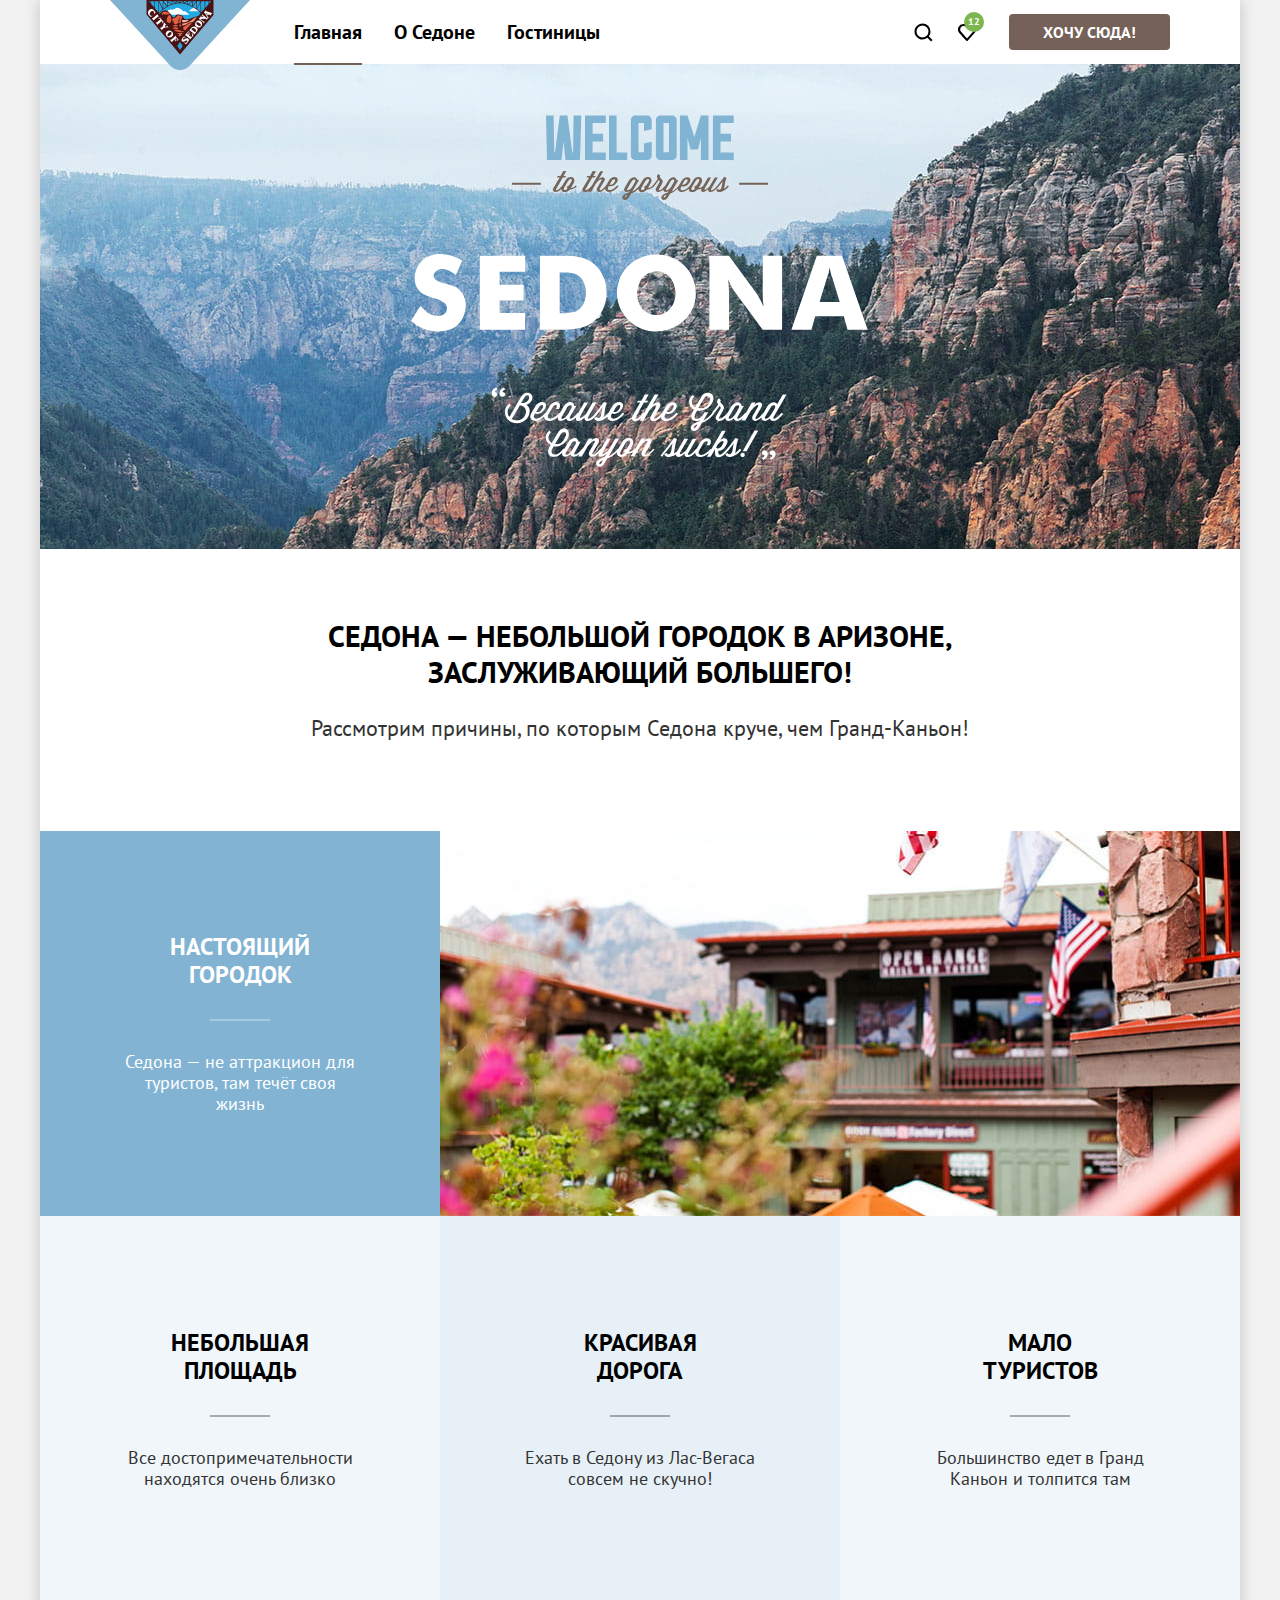
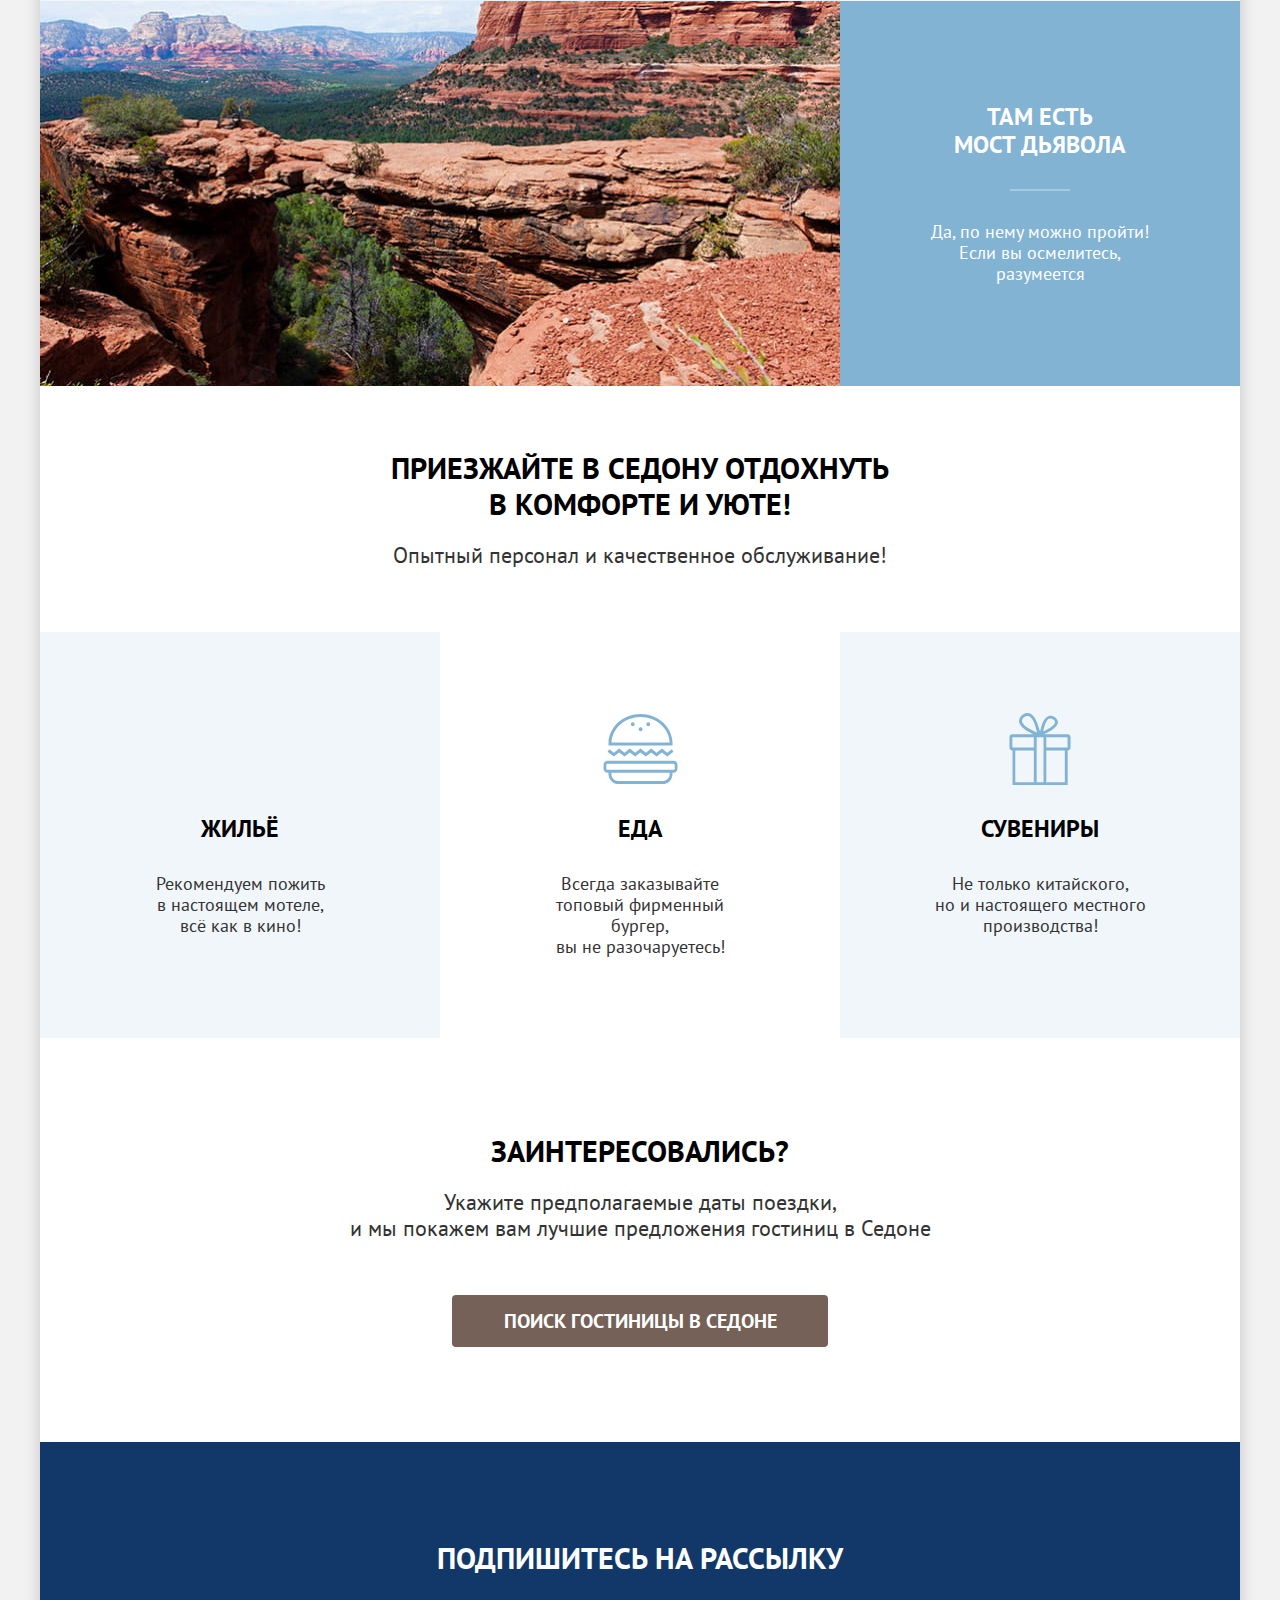
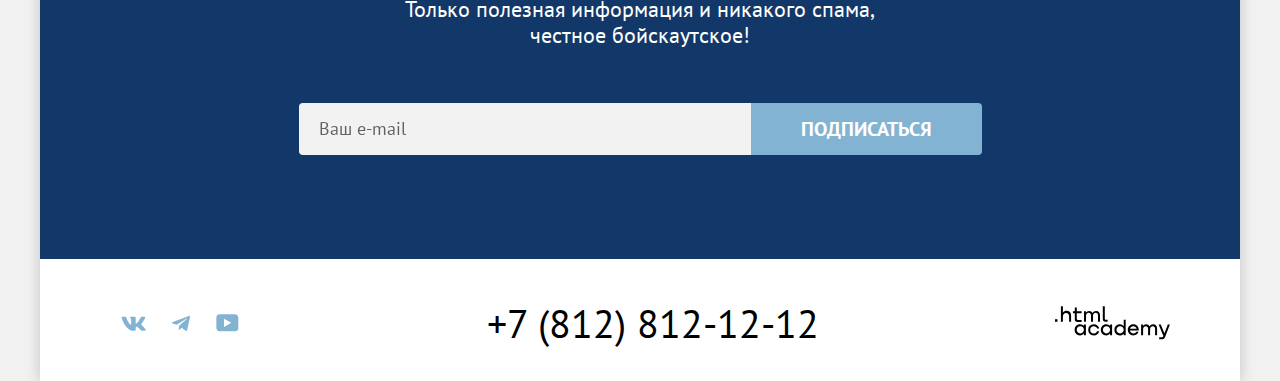
==== commit 09ce790b: "добавляет правки для защиты" ====
--- a/index.html
+++ b/index.html
@@ -4,13 +4,13 @@
   <head>
     <meta charset="utf-8">
     <link rel="stylesheet" href="styles/styles.css">
-    <link rel="icon" type="image/png" sizes="32x32" href="images/header/favicon.ico">
+    <link rel="icon" type="image/png" sizes="32x32" href="images/header/favicon.png">
     <title>Седона: городок в Аризоне.</title>
   </head>
 
   <body>
     <div class="container">
-      <header class="page-header">
+      <header class="page-header" data-test="header">
         <nav class="navigation">
           <a class="header-logo" aria-current="page" href="index.html">
             <img class="main-header-logo" src="images/header/logo.svg" alt="Логотип Седона." width="140" height="70">
@@ -34,44 +34,42 @@
           </ul>
           <ul class="navigation-list navigation-user">
             <li class="navigation-item">
-              <a class="navigation-link navigation-finder" href="#">
+              <a class="navigation-link navigation-finder" href="finder.html">
                 <span class="visually-hidden">Поиск.</span>
               </a>
             </li>
             <li class="navigation-item">
-              <a class="navigation-link" href="#">
-                <span class="visually-hidden navigation-fav">Добавлено в избранное.</span>
+              <a class="navigation-link" href="favorites.html">
+                <span class="visually-hidden">Добавлено в избранное.</span>
                 <span class="likes-number">12</span>
               </a>
             </li>
             <li class="navigation-item">
-              <a class="navigation-button button" href="#">
+              <a class="navigation-button button" href="amazing.html">
                 Хочу сюда!
               </a>
             </li>
           </ul>
         </nav>
       </header>
-      <main class="main-index main-container">
-        <section class="hero">
-          <div class="hero-background">
-            <img class="hero-image" src="images/index/welcome.svg" alt="Добро пожаловать в седону!" width="458"
-              height="352">
-            <h1 class="visually-hidden">Седона - городок в Аризоне!</h1>
-          </div>
-        </section>
-        <section class="advantages">
+      <main class="main-index">
+        <section class="hero" data-test="hero">
+          <img class="hero-image" src="images/index/welcome.svg" alt="Добро пожаловать в седону!" width="458"
+            height="352">
+          <h1 class="visually-hidden">Седона - городок в Аризоне!</h1>
+        </section>
+        <section class="advantages" data-test="advantages">
           <h2 class="visually-hidden">Преимущества.</h2>
           <div class="advantages-main-title-wrapper">
-            <p class="advantages-main-title main-title">Седона — небольшой городок в Аризоне,<br> заслуживающий
+            <p class="advantages-main-title">Седона — небольшой городок в Аризоне,<br> заслуживающий
               большего!
             </p>
-            <p class="advantages-main-description main-description">Рассмотрим причины, по которым Седона круче, чем
+            <p class="advantages-main-description">Рассмотрим причины, по которым Седона круче, чем
               Гранд-Каньон!</p>
           </div>
           <ul class="advantages-list">
             <li class="advantages-item background-color-dark">
-              <div class="advantages-wrapper">
+              <div class="advantages-item-wrapper">
                 <h3 class="advantages-title">Настоящий городок</h3>
                 <p class="advantages-description">
                   Седона — не аттракцион для туристов, там течёт своя жизнь
@@ -81,7 +79,7 @@
                 width="800" height="385">
             </li>
             <li class="advantages-item background-color-light">
-              <div class="advantages-wrapper">
+              <div class="advantages-item-wrapper">
                 <h3 class="advantages-title">Небольшая<br> площадь</h3>
                 <p class="advantages-description">
                   Все достопримечательности находятся очень близко
@@ -89,7 +87,7 @@
               </div>
             </li>
             <li class="advantages-item background-color-medium">
-              <div class="advantages-wrapper">
+              <div class="advantages-item-wrapper">
                 <h3 class="advantages-title">Красивая<br> дорога</h3>
                 <p class="advantages-description">
                   Ехать в Седону из Лас-Вегаса совсем не скучно!
@@ -97,7 +95,7 @@
               </div>
             </li>
             <li class="advantages-item background-color-light">
-              <div class="advantages-wrapper">
+              <div class="advantages-item-wrapper">
                 <h3 class="advantages-title">Мало<br> туристов</h3>
                 <p class="advantages-description">
                   Большинство едет в Гранд Каньон и толпится там
@@ -107,7 +105,7 @@
             <li class="advantages-item background-color-dark">
               <img class="advantages-img" src="images/index/photo-2.jpg" alt="Вид на каньон и мост дьявола." width="800"
                 height="385">
-              <div class="advantages-wrapper">
+              <div class="advantages-item-wrapper">
                 <h3 class="advantages-title">Там есть<br> мост дьявола</h3>
                 <p class="advantages-description">
                   Да, по нему можно пройти! Если вы осмелитесь, разумеется
@@ -116,11 +114,11 @@
             </li>
           </ul>
         </section>
-        <section class="services">
+        <section class="services" data-test="service">
           <h2 class="visually-hidden">Инфраструктура.</h2>
           <div class="services-main-title-wrapper">
-            <p class="services-main-title main-title">Приезжайте в Седону отдохнуть<br> в комфорте и уюте!</p>
-            <p class="services-main-description main-description">Опытный персонал и качественное обслуживание!</p>
+            <p class="services-main-title">Приезжайте в Седону отдохнуть<br> в комфорте и уюте!</p>
+            <p class="services-main-description">Опытный персонал и качественное обслуживание!</p>
           </div>
           <ul class="services-list">
             <li class="services-item background-color-light">
@@ -138,29 +136,29 @@
             </li>
           </ul>
         </section>
-        <section class="hotels-search">
+        <section class="hotels-search" data-test="search">
           <h2 class="visually-hidden">Поиск Гостиницы.</h2>
-          <p class="hotels-search-title main-title">Заинтересовались?</p>
-          <p class="hotels-search-description main-description">Укажите предполагаемые даты поездки,<br> и мы покажем
+          <p class="hotels-search-title">Заинтересовались?</p>
+          <p class="hotels-search-description">Укажите предполагаемые даты поездки,<br> и мы покажем
             вам
             лучшие предложения
             гостиниц в Седоне</p>
-          <a class="hotels-search-button button" href="#">Поиск гостиницы в
-            седоне</a>
-        </section>
-        <section class="subscribe subscribe-img">
-          <h2 class="subscribe-title main-title">Подпишитесь на рассылку</h2>
-          <p class="subscribe-title-description main-description">Только полезная информация и никакого спама,<br>
+          <button class="hotels-search-button button" type="button" href="#">Поиск гостиницы в
+            седоне</button>
+        </section>
+        <section class="subscribe subscribe-img" data-test="subscribe">
+          <h2 class="subscribe-title">Подпишитесь на рассылку</h2>
+          <p class="subscribe-title-description">Только полезная информация и никакого спама,<br>
             честное бойскаутское!</p>
           <form class="subscribe-form" action="https://echo.htmlacademy.ru/" method="post">
             <label class="visually-hidden" for="subscribe-email">Укажите вашу электронную почту.</label>
-            <input class="subscribe-field subscribe-field-img input-field" type="email" name="subscribe-email"
-              id="subscribe-email" placeholder="Ваш e-mail" required>
+            <input class="subscribe-field-img input-field" type="email" name="subscribe-email" id="subscribe-email"
+              placeholder="Ваш e-mail" required>
             <button class="subscribe-button button" type="submit">Подписаться</button>
           </form>
         </section>
       </main>
-      <footer class="page-footer">
+      <footer class="page-footer" data-test="footer">
         <section class="socials">
           <h2 class="visually-hidden">Социальные сети.</h2>
           <ul class="socials-list">
@@ -181,7 +179,7 @@
         <address class="footer-contacts-address">
           <a class="contacts-phone" href="tel:88128121212">+7 (812) 812-12-12</a>
         </address>
-        <a class="academy-logo" href="https://www.htmlacademy.ru" aria-label="Логотип HTML Academy.">
+        <a class="academy-logo" href="https://htmlacademy.ru/intensive/htmlcss" aria-label="Логотип HTML Academy.">
           <svg xmlns="http://www.w3.org/2000/svg" width="115" height="34" fill="currentColor" role="img"
             viewBox="0 0 115 34">
             <path
@@ -193,7 +191,7 @@
         <section class="modal-hotels-search">
           <button class="modal-close-button" type="button">
             <span class="visually-hidden">Закрыть.</span>
-            <svg width="15" height="15" xmlns="http://www.w3.org/2000/svg" fill="currentColor" role="img">
+            <svg width="15" height="15" xmlns="http://www.w3.org/2000/svg" fill="currentColor">
               <path
                 d="M14.5 1.78 13.2.5l-5.7 5.7L1.77.5.5 1.79l5.7 5.7-5.7 5.7 1.3 1.3 5.7-5.7 5.7 5.7 1.3-1.3-5.7-5.7 5.7-5.7Z" />
             </svg>
@@ -208,7 +206,7 @@
             <p class="modal-date-description modal-date-error">Мы не можем отправить вас в прошлое.</p>
             <label class="modal-date-label" for="modal-date-end">Дата выезда:
               <input class="modal-date-input input-field" type="text" id="modal-date-end" name="departure date"
-                placeholder="1 сентября 2023"></label>
+                placeholder="1 сентября 2023" required></label>
             <p class="modal-date-description">На эти даты есть свободные номера. Пока есть.</p>
             <div class="modal-family-wrapper">
               <label class="modal-date-label modal-label-adults" for="adults">Взрослые:</label>
--- a/styles/styles.css
+++ b/styles/styles.css
@@ -19,9 +19,6 @@
 }
 
 body {
-  display: flex;
-  flex-direction: column;
-  min-height: 100%;
   margin: 0;
   font-family: "PT Sans", sans-serif;
   font-size: 18px;
@@ -33,15 +30,16 @@
 }
 
 .container {
+  display: flex;
+  flex-direction: column;
   width: 1200px;
   min-height: 100%;
   margin: 0 auto;
   background-color: #ffffff;
-
   box-shadow: 0 0 15px 0 rgba(0, 0, 0, 0.2);
 }
 
-.main-container {
+.main-index {
   flex-grow: 1;
 }
 
@@ -84,9 +82,9 @@
   outline: none;
 }
 
-.navigation-button:hover,
-.hotels-search-button:hover,
-.catalog-card-link-detailed:hover {
+.navigation-button:not(:disabled):hover,
+.hotels-search-button:not(:disabled):hover,
+.catalog-card-link-detailed:not(:disabled):hover {
   background-color: #615048;
 }
 
@@ -96,9 +94,9 @@
   background-color: #615048;
 }
 
-.navigation-button:active,
-.hotels-search-button:active,
-.catalog-card-link-detailed:active {
+.navigation-button:not(:disabled):active,
+.hotels-search-button:not(:disabled):active,
+.catalog-card-link-detailed:not(:disabled):active {
   background-color: #756157;
   color: rgba(255, 255, 255, 0.3);
 }
@@ -177,8 +175,11 @@
 
 .navigation {
   display: flex;
-  margin: 0 auto;
-  column-gap: 30px;
+  column-gap: 28px;
+}
+
+.header-logo {
+  position: relative;
 }
 
 .main-header-logo {
@@ -187,9 +188,6 @@
 
 .navigation-link-current {
   position: relative;
-  text-decoration: underline;
-  text-underline-offset: 21px;
-  text-decoration-color: #000000;
   cursor: default;
 }
 
@@ -203,14 +201,9 @@
   border-bottom: 2px solid #756257;
 }
 
-.navigation-item {
-  margin: 0;
-}
-
 .navigation-list {
   display: flex;
   flex-wrap: wrap;
-  flex-grow: 1;
   margin: 0;
   padding: 0;
   list-style-type: none;
@@ -221,49 +214,57 @@
 .navigation-user {
   max-width: 300px;
   margin-left: auto;
-  justify-content: flex-end;
 }
 
 .navigation-link {
   display: block;
   padding: 20px 16px;
-  font-family: inherit;
   font-size: 20px;
   line-height: 24px;
-  font-weight: 700;
-  text-align: center;
   color: inherit;
   text-decoration: none;
   text-transform: capitalize;
-  background-color: #ffffff;
-  background-position: center;
+}
+
+.navigation-link[href]:hover {
+  background-color: rgba(131, 179, 211, 0.3);
+}
+
+.navigation-link:not([href]):hover {
+  cursor: text;
 }
 
 .navigation-link:focus-visible {
-  outline: 3px solid #68a2ca;
+  outline: 3px solid #83b3d3;
   border-radius: 20px;
   outline-offset: -10px;
 }
 
 .navigation-button:focus-visible,
 .header-logo:focus-visible {
-  outline: 3px solid #68a2ca;
+  outline: 3px solid #83b3d3;
+}
+
+.navigation-link[href]:active {
+  background-color: #83b3d3;
+  opacity: 0.3;
 }
 
 .navigation-user .navigation-link {
   min-width: 18px;
   min-height: 18px;
+  padding: 13px;
 }
 
 .navigation-user .navigation-item:nth-child(1) .navigation-link {
   background-image: url("../images/header/finder.svg");
-  background-position: 23px center;
+  background-position: center;
   background-repeat: no-repeat;
 }
 
 .navigation-user .navigation-item:nth-child(2) .navigation-link {
   background-image: url("../images/header/like.svg");
-  background-position: 20px center;
+  background-position: center;
   background-repeat: no-repeat;
   margin-right: 20px;
   position: relative;
@@ -272,26 +273,26 @@
 .likes-number {
   position: absolute;
   right: 5px;
-  top: 10px;
-  max-width: 20px;
-  max-height: 20px;
-  padding: 5px 4px;
+  top: 2px;
+  display: flex;
+  justify-content: center;
+  align-items: center;
+  min-width: 20px;
+  min-height: 20px;
   border-radius: 50%;
   color: #ffffff;
   font-size: 10px;
   line-height: 10px;
-  text-align: center;
   background-color: #7db54f;
 }
 
 .navigation-button {
-  display: inline-block;
   background-color: #756157;
   max-width: 200px;
   padding: 8px 34px;
 }
 
-.hero-background {
+.hero {
   padding-top: 51px;
   padding-bottom: 82px;
   color: #ffffff;
@@ -319,14 +320,12 @@
   flex-wrap: wrap;
   padding: 0;
   margin: 0;
-  list-style-type: none;
-}
-
-.advantages-wrapper {
+}
+
+.advantages-item-wrapper {
   display: flex;
   flex-direction: column;
   box-sizing: border-box;
-  align-items: center;
   justify-content: center;
   min-height: 385px;
   width: 400px;
@@ -335,14 +334,12 @@
 
 .advantages-main-title-wrapper {
   padding: 69px;
-  margin: 0 auto;
   margin-bottom: 21px;
 }
 
 .advantages-item {
   display: flex;
   min-height: 385px;
-  text-align: center;
 }
 
 .advantages-img {
@@ -355,38 +352,35 @@
   margin-bottom: 25px;
   font-size: 30px;
   line-height: 36px;
-  font-weight: 700;
   text-transform: uppercase;
+  color: #000000;
 }
 
 .advantages-main-description {
+  margin: 0;
   font-size: 22px;
   line-height: 26px;
   font-weight: 400;
-  color: #333333;
-  margin: 0;
 }
 
 .advantages-title {
   position: relative;
+  margin: 0;
+  margin-bottom: 62px;
   font-size: 24px;
   line-height: 28px;
-  font-weight: 700;
   text-transform: uppercase;
-  margin: 0;
-  margin-bottom: 62px;
-  text-align: center;
+  color: #000000;
 }
 
 .advantages-title::before {
   position: absolute;
   content: "";
+  bottom: -32px;
+  left: 50%;
   width: 60px;
   height: 2px;
-  margin: auto;
   transform: translateX(-50%);
-  bottom: -32px;
-  left: 50%;
   background-color: currentColor;
   opacity: 0.3;
 }
@@ -419,7 +413,6 @@
 .services-item {
   min-height: 225px;
   width: 230px;
-  align-content: center;
   padding: 81px 85px;
 }
 
@@ -449,7 +442,6 @@
 
 .services-main-title-wrapper {
   padding: 64px;
-  margin: 0 auto;
 }
 
 .services-main-title {
@@ -457,8 +449,8 @@
   margin-bottom: 20px;
   font-size: 30px;
   line-height: 36px;
-  font-weight: 700;
   text-transform: uppercase;
+  color: #000000;
 }
 
 .services-main-description {
@@ -473,8 +465,8 @@
   margin-bottom: 30px;
   font-size: 24px;
   line-height: 28px;
-  font-weight: 700;
   text-transform: uppercase;
+  color: #000000;
 }
 
 .services-description {
@@ -494,8 +486,8 @@
   margin-bottom: 20px;
   font-size: 30px;
   line-height: 36px;
-  font-weight: 700;
   text-transform: uppercase;
+  color: #000000;
 }
 
 .hotels-search-description {
@@ -504,33 +496,21 @@
   font-size: 22px;
   line-height: 26px;
   font-weight: 400;
-  color: #333333;
 }
 
 .hotels-search-button {
   margin: 0 auto;
   font-size: 20px;
   line-height: 36px;
-  font-weight: 700;
-  max-width: 376px;
+  min-width: 376px;
   background-color: #756157;
-  border-radius: 4px;
-  color: #ffffff;
-  text-transform: uppercase;
-  text-decoration: none;
 }
 
 /* subscribe */
 
 .subscribe {
-  padding-top: 96px;
+  padding: 98px;
   padding-bottom: 104px;
-}
-
-.subscribe-form {
-  display: flex;
-  justify-content: center;
-  margin: 0 auto;
 }
 
 .subscribe-title {
@@ -538,9 +518,8 @@
   margin-bottom: 20px;
   font-size: 30px;
   line-height: 36px;
-  font-weight: 700;
   text-transform: uppercase;
-  color: #333333;
+  color: #000000;
 }
 
 .subscribe-title-description {
@@ -549,7 +528,6 @@
   font-size: 22px;
   line-height: 26px;
   font-weight: 400;
-  color: #333333;
 }
 
 .subscribe-img {
@@ -566,33 +544,27 @@
 }
 
 .subscribe-button {
-  font-family: inherit;
   font-size: 20px;
   line-height: 36px;
-  text-align: center;
-  background-color: #82b3d3;
   padding: 8px 50px;
-  color: #ffffff;
-  text-transform: uppercase;
   border-radius: 0 4px 4px 0;
-  border: none;
-}
-
-.subscribe-form .subscribe-field {
+}
+
+.subscribe-form {
+  display: flex;
+  justify-content: center;
+}
+
+.subscribe-form .input-field {
   padding: 14px 20px;
   width: 412px;
   border-radius: 4px 0 0 4px;
-  border: none;
-  font-family: inherit;
-  font-size: 18px;
-  line-height: 24px;
-  background-color: #f2f2f2;
-}
-
-.subscribe-form .subscribe-field-img {
-  background-color: #ffffff;
-}
-
+  font-weight: 400;
+}
+
+.subscribe-form .input-field::placeholder {
+  opacity: 0.6;
+}
 
 /* Catalog */
 
@@ -600,11 +572,9 @@
   background-color: #ffffff;
 }
 
-.catalog-filter-wrapper {
+.catalog-filter {
   display: flex;
   flex-wrap: wrap;
-  padding: 0;
-  margin: 0;
   gap: 70px;
 }
 
@@ -627,14 +597,12 @@
 
 .catalog-range-wrapper {
   display: flex;
-  padding: 0;
-  margin: 0;
   max-width: 288px;
   gap: 2px;
 }
 
 .catalog-products {
-  padding: 35px 70px 73px;
+  padding: 35px 70px 69px;
   color: #ffffff;
   background-color: #333333;
   background-image: url("../images/catalog/catalog-background.jpg");
@@ -647,29 +615,31 @@
   margin-bottom: 3px;
   font-size: 60px;
   line-height: 78px;
-  font-weight: 700;
   text-align: start;
 }
 
 .catalog-filter-title {
   padding: 0;
-  margin: 0;
   margin-bottom: 33px;
   font-size: 20px;
   line-height: 24px;
-  font-weight: 700;
   text-align: start;
   text-transform: capitalize;
 }
 
 .catalog-filter-item {
-  font-size: 18px;
   line-height: 23px;
   font-weight: 400;
 }
 
 .catalog-filter-item:not(:last-child) {
   margin-bottom: 16px;
+}
+
+.control {
+  position: relative;
+  padding-left: 36px;
+  cursor: pointer;
 }
 
 .control-mark {
@@ -679,41 +649,52 @@
   height: 20px;
   border: none;
   border-radius: 4px;
-  background-color: #ffffff;
-}
-
-.control-input[type="checkbox"]:checked ~ .control-mark {
+  background-color: transparent;
+}
+
+.control-input:not(:checked) ~ .control-mark {
   width: 20px;
   height: 20px;
   border-radius: 4px;
+  background-color: #ffffff;
+}
+
+.control-input[type="radio"] ~ .control-mark {
+  border-radius: 50%;
+}
+
+.control-input[type="checkbox"]:checked + .control-mark::before {
+  position: absolute;
+  content: "";
+  top: 0;
+  left: 0;
+  width: 20px;
+  height: 20px;
+  border-radius: 4px;
+  background-color: #ffffff;
   mask-image: url("../images/catalog/check-mark.svg"), linear-gradient(#ffffff, #ffffff);
   mask-repeat: no-repeat;
   mask-position: center;
   mask-composite: exclude;
 }
 
-.control-input[type="radio"]:checked ~ .control-mark {
+.control-input[type="radio"]:checked ~ .control-mark::before {
+  position: absolute;
+  content: "";
+  top: 0;
+  left: 0;
   width: 20px;
   height: 20px;
   border-radius: 50%;
+  background-color: #ffffff;
   mask-image: url("../images/catalog/radio-ellipse.svg"), linear-gradient(#ffffff, #ffffff);
   mask-repeat: no-repeat;
   mask-position: center;
   mask-composite: exclude;
 }
 
-.control {
-  position: relative;
-  display: block;
-  padding-left: 36px;
-  cursor: pointer;
-}
-
-.control-input[type="radio"] ~ .control-mark {
-  border-radius: 50%;
-}
-
-.control:hover {
+.control-input:not(:disabled):hover + .control-mark,
+.control-input:not(:disabled):hover ~ .control-label {
   opacity: 0.6;
 }
 
@@ -722,10 +703,18 @@
   outline: 3px solid #83b3d3;
 }
 
-
-.control:disabled {
+.control-input:not(:disabled):active + .control-mark,
+.control-input:not(:disabled):active ~ .control-label {
   opacity: 0.3;
 }
+
+.control-input:disabled + .control-mark,
+.control-input[checked]:disabled + .control-mark,
+.control-input:disabled ~ .control-label {
+  opacity: 0.3;
+  cursor: default;
+}
+
 
 .range-field {
   margin: 0;
@@ -734,6 +723,7 @@
   line-height: 24px;
   font-weight: 700;
   padding: 12px 20px;
+  padding-right: 43px;
   background-color: #f2f2f2;
   border: none;
   width: 143px;
@@ -791,6 +781,7 @@
   position: absolute;
   top: 24px;
   right: 20px;
+  font-weight: 400;
   transform: translateY(-50%);
   color: #000000;
   opacity: 0.3;
@@ -805,30 +796,16 @@
 }
 
 .catalog-filter-buttons {
-  margin-top: auto;
+  margin-top: 57px;
 }
 
 .button-apply {
-  padding: 8px 50px;
-  margin-bottom: 30px;
-  border: none;
-  border-radius: 4px;
-  font-size: 16px;
-  line-height: 20px;
+  margin-bottom: 32px;
   width: 191px;
-  height: 36px;
-  background-color: #82b3d3;
-  text-transform: uppercase;
 }
 
 .button-reset {
   width: 191px;
-  height: 36px;
-  border: none;
-  padding: 8px 50px 5px;
-  font-size: 16px;
-  line-height: 20px;
-  text-transform: uppercase;
   background-color: transparent;
 }
 
@@ -837,11 +814,12 @@
 
 .breadcrumbs {
   display: flex;
+  flex-wrap: wrap;
   margin: 0;
   margin-bottom: 37px;
   padding: 0;
   font-size: 16px;
-  list-style-type: none;
+  font-weight: 400;
 }
 
 .breadcrumbs-item {
@@ -877,6 +855,8 @@
 
 .breadcrumbs-link[href]:focus-visible {
   opacity: 1;
+  outline: 3px solid #83b3d3;
+  border-radius: 4px;
 }
 
 .breadcrumbs-link[href]:active {
@@ -893,6 +873,7 @@
   display: flex;
   padding: 0;
   border: 0;
+  margin: 0;
   margin-bottom: 37px;
   gap: 70px;
   align-items: center;
@@ -901,11 +882,9 @@
 .catalog-sorting-title {
   font-size: 30px;
   line-height: 36px;
-  font-weight: 700;
-  margin: 0;
-  max-width: 500px;
+  margin: 0;
+  max-width: 450px;
   text-transform: uppercase;
-  text-align: left;
 }
 
 .sorting-select-control {
@@ -913,12 +892,10 @@
   padding: 12px 20px;
   padding-right: 45px;
   margin-left: auto;
-  margin-bottom: auto;
   border: 2px solid #e5e5e5;
   border-radius: 4px;
   font-family: inherit;
   font-size: 18px;
-  font-weight: 400;
   line-height: 21px;
   color: #333333;
   appearance: none;
@@ -930,7 +907,7 @@
   cursor: pointer;
 }
 
-.sorting-select-control:hover {
+.sorting-select-control:not(:disabled):hover {
   border-color: #68a2ca;
 }
 
@@ -938,8 +915,7 @@
   border-color: #68a2ca;
 }
 
-.sorting-select-control:disabled,
-.sorting-select-control:disabled:hover {
+.sorting-select-control:disabled {
   border-color: #000000;
   opacity: 0.3;
   cursor: default;
@@ -962,10 +938,10 @@
 .sorting-buttons {
   display: flex;
   flex-wrap: wrap;
+  justify-content: flex-end;
   max-width: 240px;
   padding: 0;
   margin: 0;
-  margin-right: -1px;
   gap: 8px;
 }
 
@@ -975,8 +951,8 @@
 
 .sort-button {
   display: inline-block;
-  min-width: 45px;
-  min-height: 45px;
+  min-width: 44px;
+  min-height: 44px;
   border-radius: 4px;
   border: 2px solid #e5e5e5;
   background-repeat: no-repeat;
@@ -1007,10 +983,8 @@
   width: 1060px;
   gap: 20px;
   grid-template-columns: repeat(3, 340px);
-  margin: 0 auto;
   margin-bottom: 79px;
   padding: 0;
-  list-style-type: none;
 }
 
 .catalog-card {
@@ -1032,7 +1006,7 @@
 }
 
 .catalog-card-link-image:focus-visible {
-  outline: 2px solid #68a2ca;
+  outline: 3px solid #83b3d3;
 }
 
 .catalog-card-link-image {
@@ -1042,12 +1016,7 @@
 .catalog-card-title {
   grid-column: span 2;
   margin: 0;
-  margin-bottom: auto;
-  text-decoration: none;
-  text-transform: none;
-  text-align: left;
   font-size: 24px;
-  font-weight: 700;
   line-height: 28px;
   color: #000000;
 }
@@ -1058,15 +1027,13 @@
 
 .catalog-card-descriprion {
   margin: 0;
+  font-weight: 400;
 }
 
 .catalog-card-price {
   margin: 0;
   margin-left: auto;
-}
-
-.product-card-button-fav {
-  background-color: #82b3d3;
+  font-weight: 400;
 }
 
 .catalog-card-link-detailed {
@@ -1078,20 +1045,15 @@
 }
 
 .catalog-card-rating {
-  display: block;
-  margin: 0;
-  border: none;
+  margin: 0;
   border-radius: 4px;
   padding-top: 9px;
   padding-bottom: 8px;
-  font-family: inherit;
   font-size: 16px;
   line-height: 20px;
   font-weight: 400;
   text-transform: uppercase;
-  color: #333333;
   background-color: #f2f2f2;
-  text-decoration: none;
   text-align: center;
 }
 
@@ -1134,12 +1096,11 @@
   margin: 0;
   padding: 0;
   list-style-type: none;
+  max-width: 550px;
 }
 
 .pagination-item {
   font-size: 20px;
-  line-height: 36px;
-  font-weight: 700;
 }
 
 .pagination-link {
@@ -1148,12 +1109,13 @@
   justify-content: center;
   min-width: 60px;
   min-height: 60px;
-  border: none;
+  padding: 7px;
   outline: none;
   text-decoration: none;
   color: #ffffff;
   background-color: #82b3d3;
   border-radius: 4px;
+  box-sizing: border-box;
 }
 
 .pagination-dots {
@@ -1186,21 +1148,41 @@
   background-color: #82b3d3;
 }
 
+/*
+
+Дополнительное решение через even, odd.
+
+.advantages-list > .advantages-item:first-child,
+.advantages-list > .advantages-item:last-child {
+  background-color: #82b3d3;
+}
+
+.advantages-item:nth-child(even),
+.services-item:nth-child(even) {
+  background-color: rgba(131, 179, 211, 0.12);
+}
+
+.advantages-item:nth-child(odd) {
+  background-color: rgba(131, 179, 211, 0.2);
+} */
+
 /* footer */
 
 .page-footer {
   display: flex;
   justify-content: space-between;
   align-items: center;
-  margin: 0 auto;
   padding: 43px 70px 37px;
   background-color: #ffffff;
 }
 
+.socials {
+  max-width: 240px;
+}
+
 .socials-list {
   display: flex;
   flex-wrap: wrap;
-  max-width: 150px;
   padding: 0;
   margin: 0;
   list-style-type: none;
@@ -1210,12 +1192,11 @@
   display: block;
   width: 47px;
   height: 40px;
-  background-position: center;
 }
 
 
 .footer-contacts-address {
-  width: 400px;
+  width: 350px;
 }
 
 .vk-logo {
@@ -1245,7 +1226,7 @@
   font-weight: 400;
   font-style: normal;
   text-decoration: none;
-  color: inherit;
+  color: #000000;
 }
 
 .socials-link:hover {
@@ -1264,12 +1245,15 @@
   color: #756157;
 }
 
-.footer-contacts-address:focus-visible {
+.contacts-phone:focus-visible,
+.academy-logo:focus-visible {
   color: #756157;
+  outline: 3px solid #83b3d3;
+  border-radius: 4px;
 }
 
 .footer-contacts-address:active {
-  color: rgba(117, 97, 87, 0.3)
+  color: rgba(117, 97, 87, 0.3);
 }
 
 .academy-logo {
@@ -1301,7 +1285,7 @@
   background-color: #f2f2f2;
 }
 
-.input-field:hover {
+.input-field:not(:disabled):hover {
   background-color: #e6e6e6;
 }
 
@@ -1310,12 +1294,12 @@
   outline: 3px solid #83b3d3;
 }
 
-.input-field:active {
+.input-field:not(:disabled):active {
   background-color: #e6e6e6;
 }
 
 .input-field:disabled,
-.input-field:disabled:hover {
+.input-field:disabled::placeholder {
   opacity: 0.3;
   cursor: default;
 }
@@ -1362,10 +1346,6 @@
   justify-content: center;
   width: 52px;
   height: 52px;
-  padding: 0;
-
-  background-color: #f2f2f2;
-  color: #000000;
   cursor: pointer;
   border-radius: 50%;
   border: none;
@@ -1390,18 +1370,15 @@
   margin-bottom: 64px;
   font-size: 30px;
   line-height: 36px;
-  font-weight: 700;
   text-transform: uppercase;
 }
 
 .modal-date-description {
-  display: inline-block;
   margin: 0;
   margin-bottom: 23px;
   font-size: 16px;
   font-weight: 400;
   padding: 0 20px 0 157px;
-  text-align: left;
 }
 
 .modal-date-error {
@@ -1413,11 +1390,9 @@
   justify-content: space-between;
   align-items: center;
   column-gap: 18px;
-  margin: 0;
   margin-bottom: 4px;
   font-size: 20px;
   line-height: 24px;
-  font-weight: 700;
   text-transform: capitalize;
 }
 
@@ -1433,19 +1408,18 @@
 .modal-date-input {
   min-width: 400px;
   padding: 12px 20px;
-  color: transparent;
   background-image: url("../images/index/calendar.svg");
-  background-size: 16px;
+  background-size: 16px 15px;
   background-position: right 22px center;
   background-repeat: no-repeat;
 }
 
-.modal-date-input::placeholder {
-  color: #000000;
-}
-
-.modal-date-input:hover::placeholder,
-.modal-date-input:focus-visible::placeholder {
+.input-field::placeholder {
+  color: #000000;
+}
+
+.input-field:hover::placeholder,
+.input-field:focus-visible::placeholder {
   opacity: 0.6;
 }
 
@@ -1460,7 +1434,6 @@
 
 .modal-buttons-wrapper {
   display: flex;
-  width: 110px;
   margin-left: 32px;
   background-color: #f2f2f2;
   border-radius: 4px;
@@ -1482,7 +1455,6 @@
   justify-content: center;
   align-items: center;
   width: 40px;
-  height: 48px;
   color: rgba(117, 97, 87, 0.3);
   background-color: transparent;
 }
@@ -1546,13 +1518,11 @@
 .tooltip-button {
   width: 26px;
   height: 26px;
-  border: none;
   border-radius: 50%;
   mask-image: url("../images/index/tooltip.svg"), linear-gradient(#ffffff, #ffffff);
   mask-repeat: no-repeat;
   mask-position: center;
   mask-composite: exclude;
-  background-color: #83b3d3;
 }
 
 .tooltip-text {
@@ -1595,16 +1565,12 @@
   display: none;
 }
 
-input::-webkit-calendar-picker-indicator {
-  opacity: 0;
-}
-
-input::-webkit-outer-spin-button,
-input::-webkit-inner-spin-button {
+.input-field::-webkit-outer-spin-button,
+.input-field::-webkit-inner-spin-button {
   margin: 0;
   appearance: none;
 }
 
-input[type=number] {
+.input-field[type=number] {
   -moz-appearance: textfield;
 }
